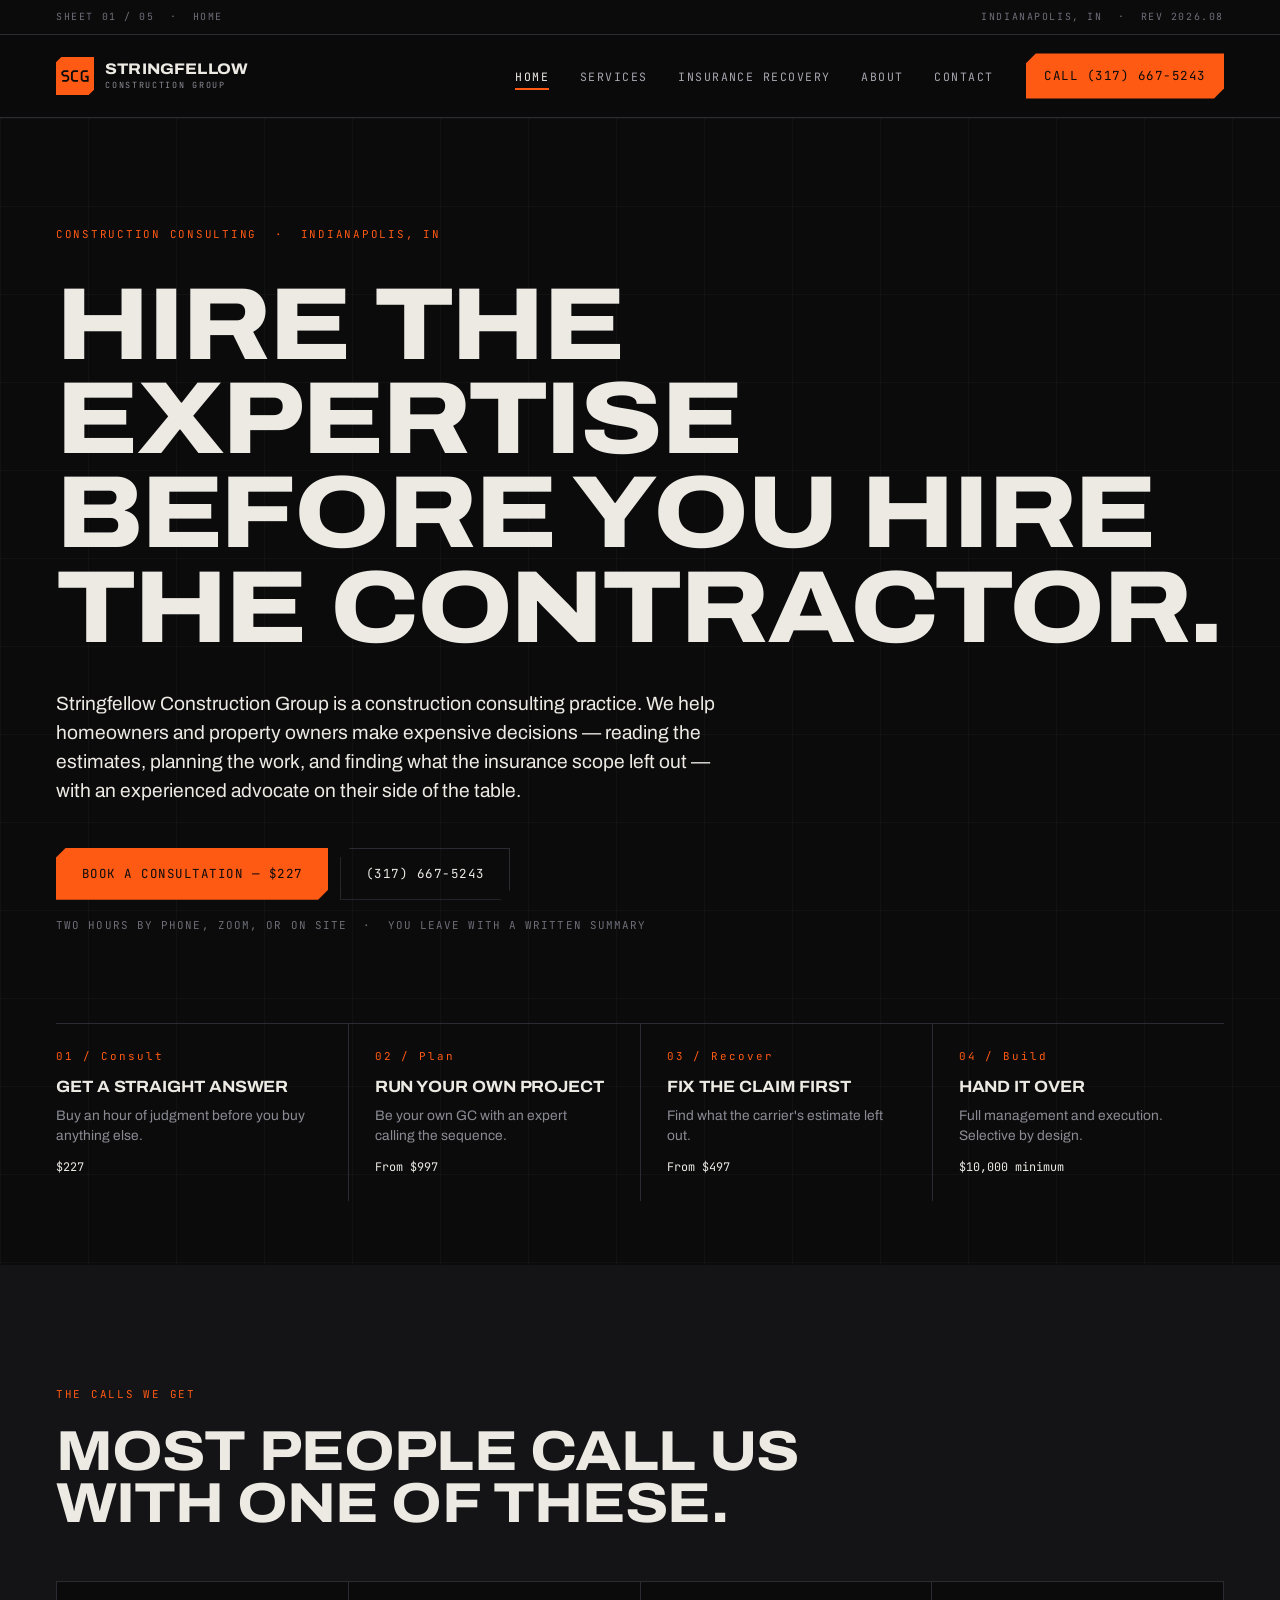
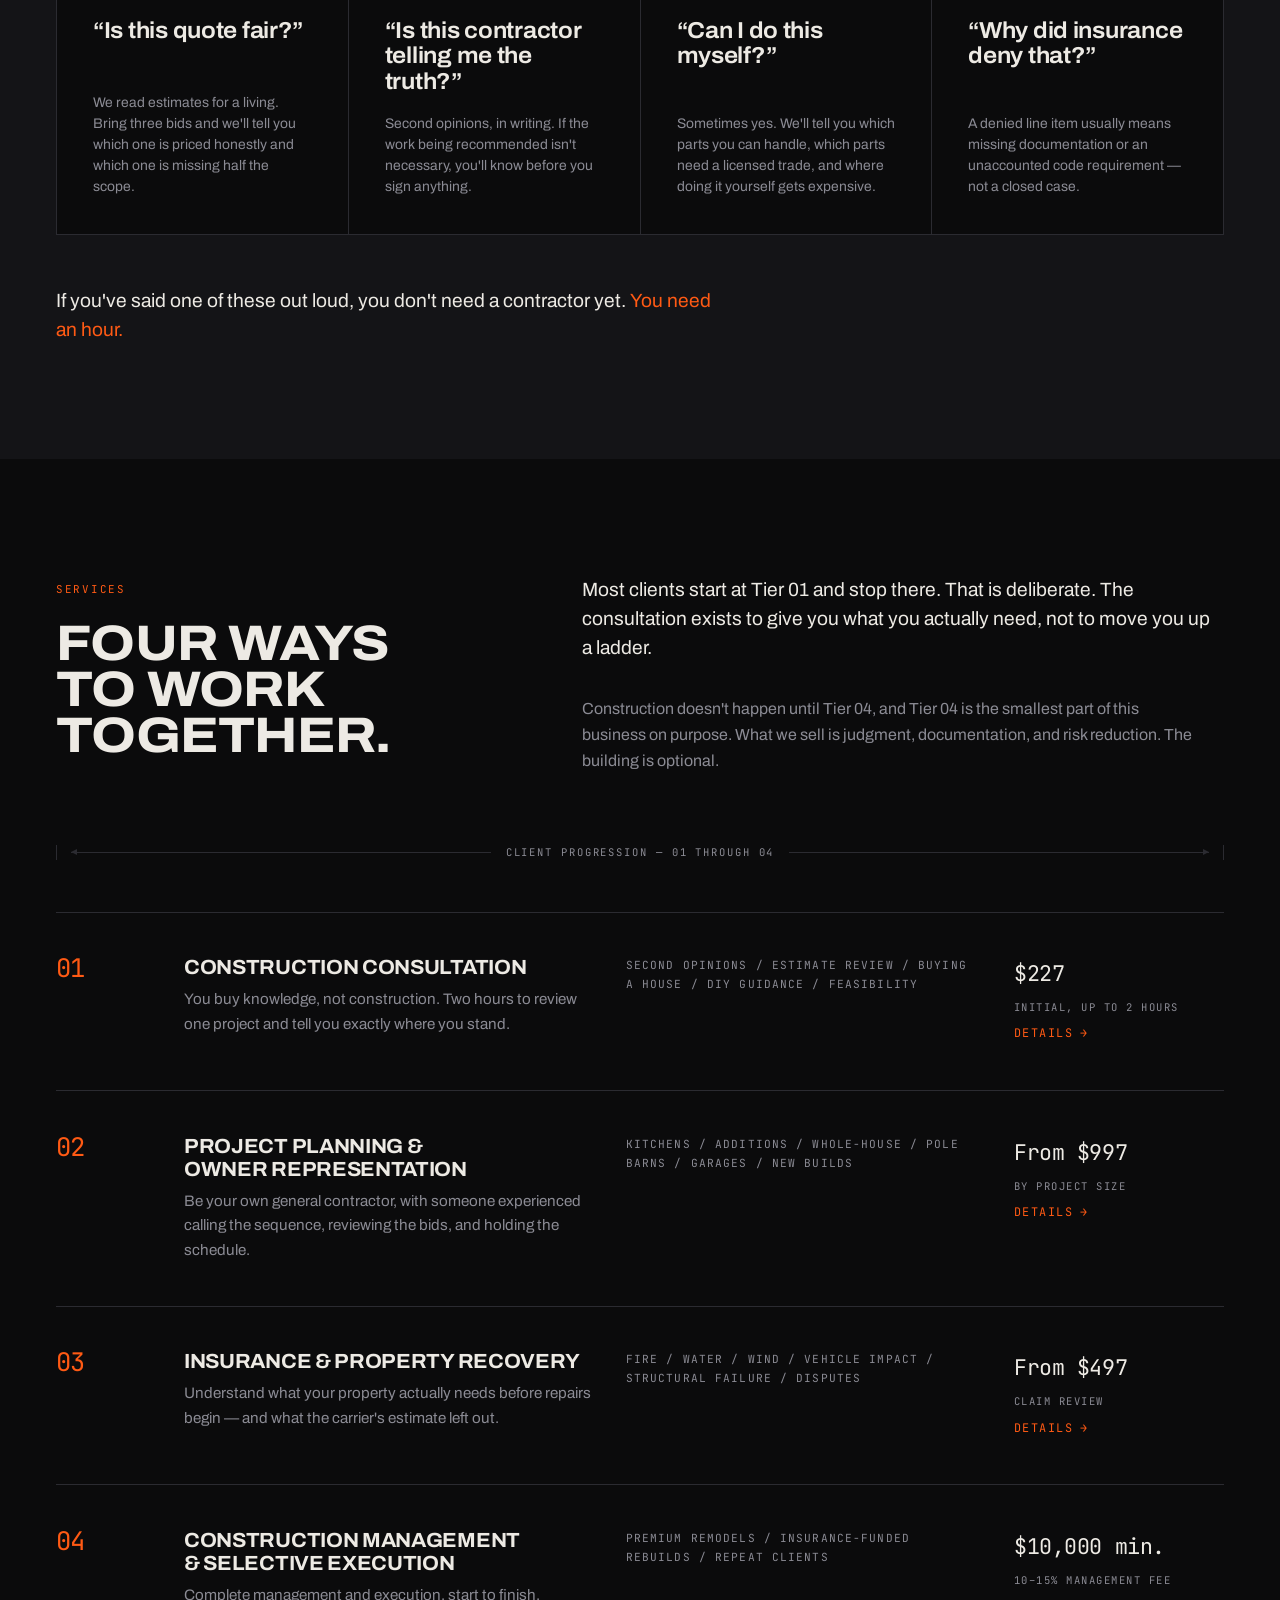
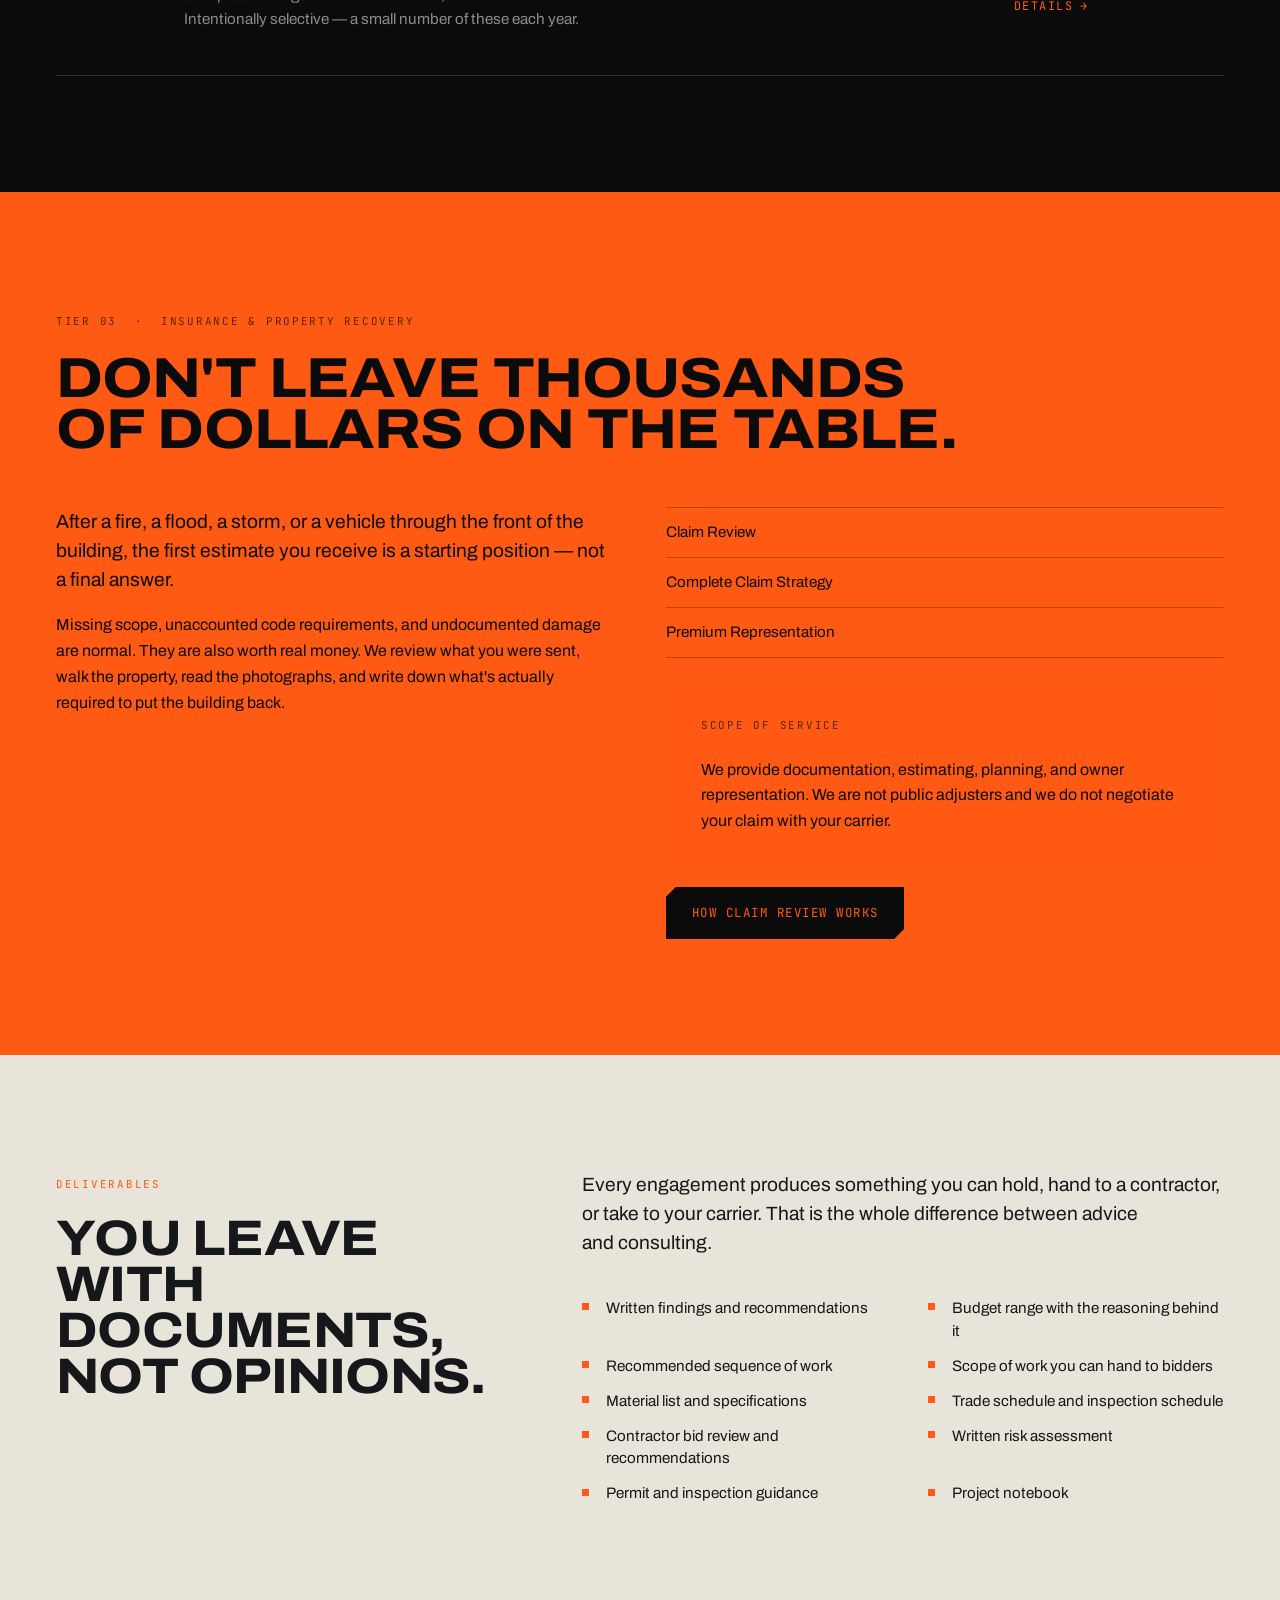
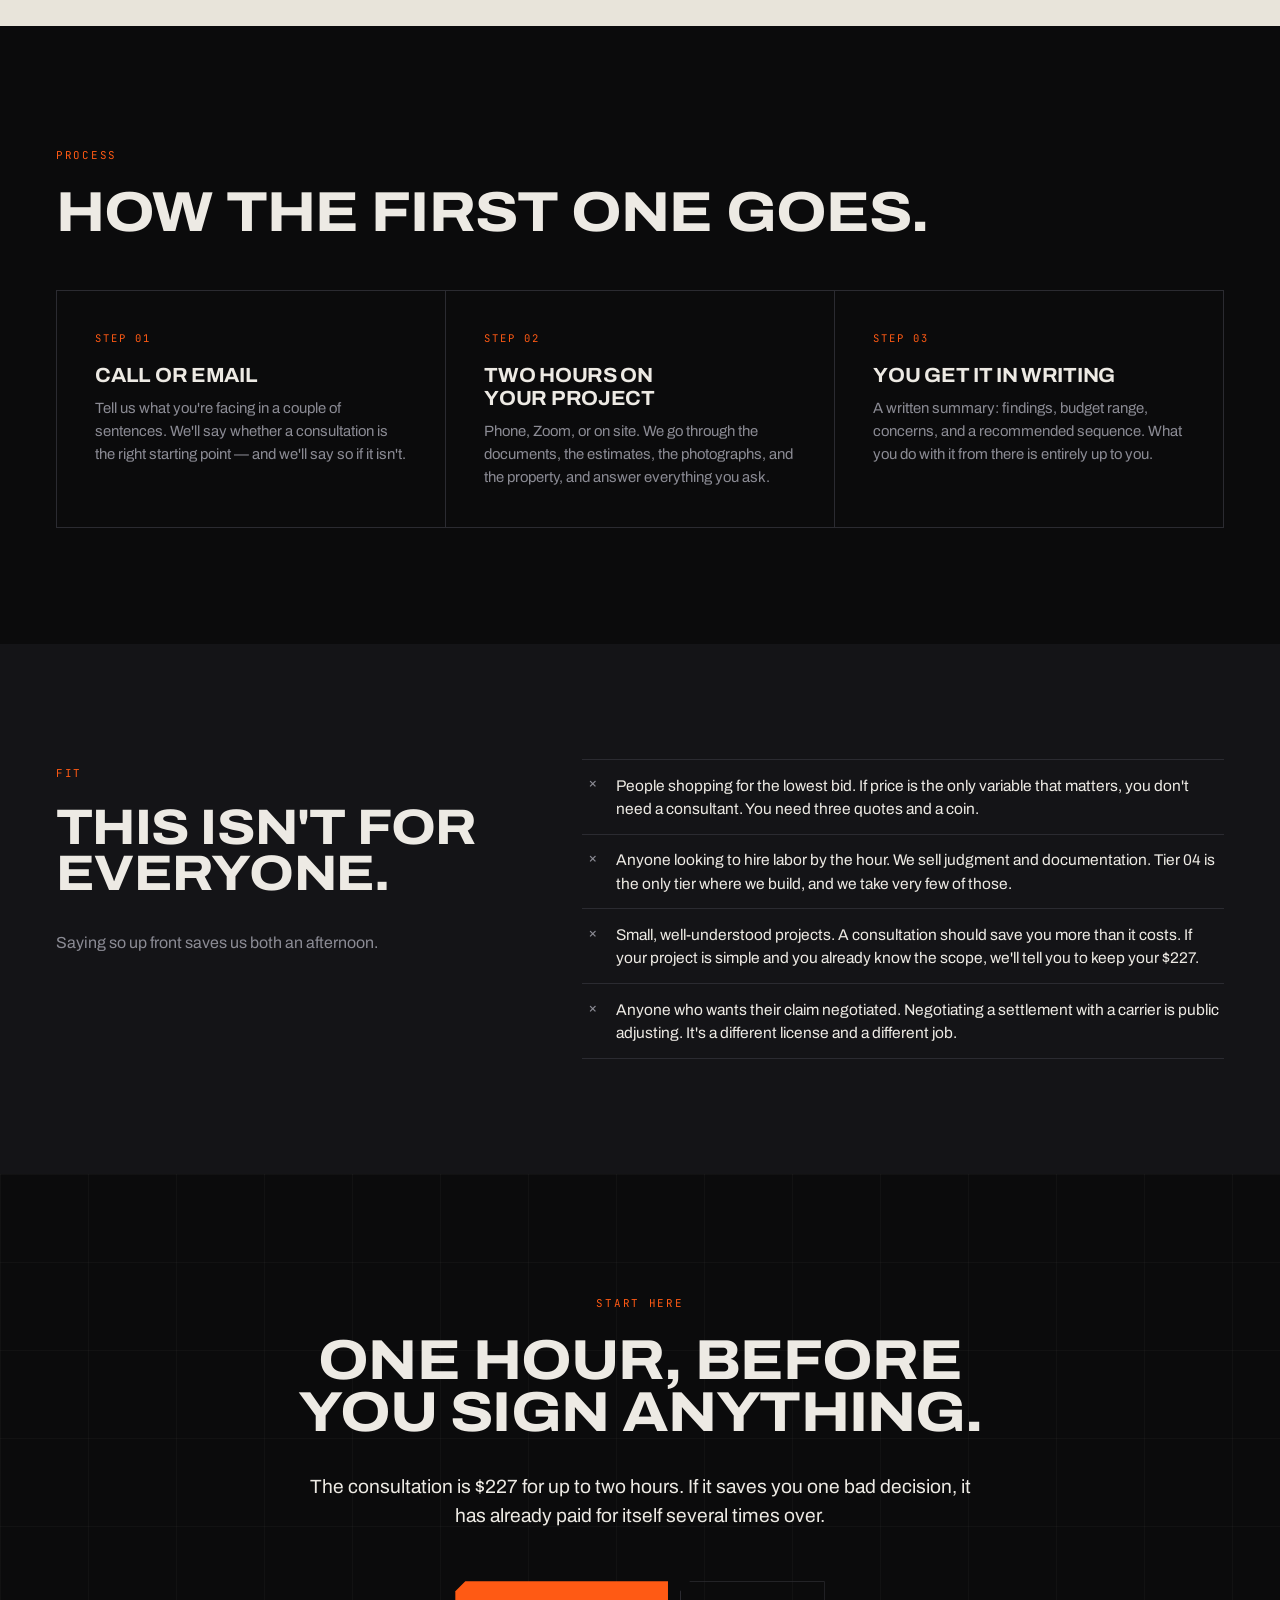
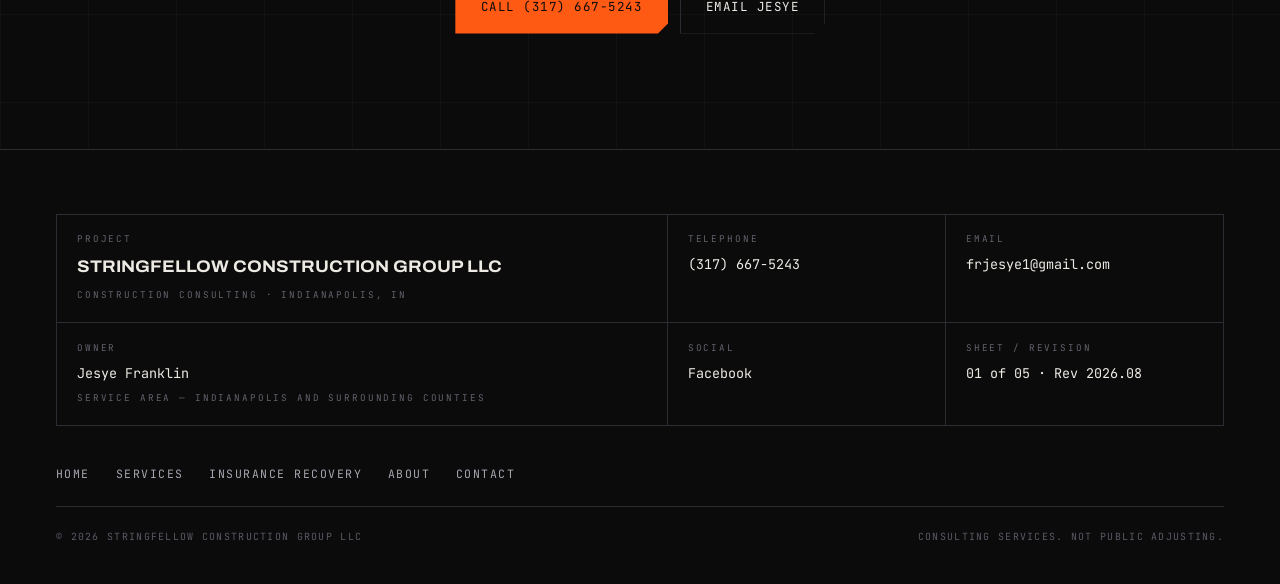
==== index.html @ 0ebc5a95 "Build Stringfellow Construction Group site Static five-page site for the move from residential remod" ====
<!doctype html>
<html lang="en">
<head>
<meta charset="utf-8">
<meta name="viewport" content="width=device-width, initial-scale=1">
<title>Stringfellow Construction Group LLC — Construction Consulting in Indianapolis</title>
<meta name="description" content="Construction consulting for homeowners and property owners in Indianapolis. Estimate review, project planning, owner representation, and insurance recovery consulting. Consultations from $227.">
<link rel="icon" href="favicon.svg" type="image/svg+xml">
<link rel="preconnect" href="https://fonts.googleapis.com">
<link rel="preconnect" href="https://fonts.gstatic.com" crossorigin>
<link href="https://fonts.googleapis.com/css2?family=Archivo:wdth,wght@62..125,100..900&family=JetBrains+Mono:wght@400;500;700&display=swap" rel="stylesheet">
<link rel="stylesheet" href="assets/css/site.css">
<meta property="og:title" content="Stringfellow Construction Group LLC">
<meta property="og:description" content="Hire the expertise before you hire the contractor. Construction consulting, project planning, and insurance recovery for property owners in Indianapolis.">
<meta property="og:type" content="website">
</head>
<body>

<a class="skip" href="#main">Skip to content</a>

<!-- Sheet strip: tells you which sheet of the set you're on -->
<div class="sheet">
  <div class="wrap sheet__inner">
    <span>Sheet 01 / 05 &nbsp;·&nbsp; Home</span>
    <span class="sheet__hide">Indianapolis, IN &nbsp;·&nbsp; Rev 2026.08</span>
  </div>
</div>

<header class="hdr">
  <div class="wrap hdr__inner">
    <a class="brand" href="index.html" aria-label="Stringfellow Construction Group, home">
      <svg class="brand__mark" viewBox="0 0 100 100" aria-hidden="true" focusable="false">
        <path d="M14 0 H100 V86 L86 100 H0 V14 Z" fill="#FF5A14"/>
        <g transform="translate(13 34) scale(0.336)" fill="none" stroke="#0B0B0C" stroke-width="14" stroke-linejoin="miter">
          <path d="M58 10 L22 10 L10 22 L10 32 L22 44 L46 44 L58 56 L58 74 L46 86 L10 86"/>
          <path d="M134 10 L98 10 L86 22 L86 74 L98 86 L134 86"/>
          <path d="M210 10 L174 10 L162 22 L162 74 L174 86 L210 86 L210 52 L190 52"/>
        </g>
      </svg>
      <span class="brand__txt">
        <span class="brand__name">Stringfellow</span>
        <span class="brand__sub">Construction Group</span>
      </span>
    </a>

    <button class="burger" type="button" aria-expanded="false" aria-controls="nav" aria-label="Open menu">
      <span></span><span></span><span></span>
    </button>

    <nav class="nav" id="nav" aria-label="Main">
      <ul class="nav__list">
        <li><a class="nav__link" href="index.html" aria-current="page">Home</a></li>
        <li><a class="nav__link" href="services.html">Services</a></li>
        <li><a class="nav__link" href="insurance-recovery.html">Insurance Recovery</a></li>
        <li><a class="nav__link" href="about.html">About</a></li>
        <li><a class="nav__link" href="contact.html">Contact</a></li>
      </ul>
      <a class="btn btn--primary nav__cta" href="tel:+13176675243">Call (317) 667-5243</a>
    </nav>
  </div>
</header>

<main id="main">

  <!-- ============ HERO ============ -->
  <section class="hero gridded">
    <div class="wrap">
      <p class="label label--amber hero__eyebrow">Construction Consulting &nbsp;·&nbsp; <span style="white-space:nowrap">Indianapolis, IN</span></p>

      <h1 class="d1 hero__h1">
        <span class="ln"><span>Hire the</span></span>
        <span class="ln"><span>expertise</span></span>
        <span class="ln"><span>before you hire</span></span>
        <span class="ln"><span>the contractor.</span></span>
      </h1>

      <p class="lede hero__lede">
        Stringfellow Construction Group is a construction consulting practice. We help
        homeowners and property owners make expensive decisions — reading the estimates,
        planning the work, and finding what the insurance scope left out — with an
        experienced advocate on their side of the table.
      </p>

      <div class="btn-row hero__cta">
        <a class="btn btn--primary" href="contact.html">Book a consultation — $227</a>
        <a class="btn btn--ghost" href="tel:+13176675243">(317) 667-5243</a>
      </div>

      <p class="hero__note">Two hours by phone, Zoom, or on site &nbsp;·&nbsp; You leave with a written summary</p>

      <!-- The client journey is a real sequence, so it earns its numbering -->
      <nav class="journey" aria-label="How clients progress">
        <a class="journey__node" href="services.html#tier-01">
          <span class="journey__num">01 / Consult</span>
          <span class="journey__name">Get a straight answer</span>
          <span class="journey__desc">Buy an hour of judgment before you buy anything else.</span>
          <span class="journey__price">$227</span>
        </a>
        <a class="journey__node" href="services.html#tier-02">
          <span class="journey__num">02 / Plan</span>
          <span class="journey__name">Run your own project</span>
          <span class="journey__desc">Be your own GC with an expert calling the sequence.</span>
          <span class="journey__price">From $997</span>
        </a>
        <a class="journey__node" href="insurance-recovery.html">
          <span class="journey__num">03 / Recover</span>
          <span class="journey__name">Fix the claim first</span>
          <span class="journey__desc">Find what the carrier's estimate left out.</span>
          <span class="journey__price">From $497</span>
        </a>
        <a class="journey__node" href="services.html#tier-04">
          <span class="journey__num">04 / Build</span>
          <span class="journey__name">Hand it over</span>
          <span class="journey__desc">Full management and execution. Selective by design.</span>
          <span class="journey__price">$10,000 minimum</span>
        </a>
      </nav>
    </div>
  </section>

  <!-- ============ THE FOUR QUESTIONS ============ -->
  <section class="band band--ink2">
    <div class="wrap">
      <p class="label label--amber reveal">The calls we get</p>
      <h2 class="d2 mt-1 reveal">Most people call us<br>with one of these.</h2>

      <div class="qgrid">
        <div class="qgrid__cell reveal">
          <p class="qgrid__q">“Is this quote fair?”</p>
          <p class="qgrid__a">We read estimates for a living. Bring three bids and we'll tell you which one is priced honestly and which one is missing half the scope.</p>
        </div>
        <div class="qgrid__cell reveal">
          <p class="qgrid__q">“Is this contractor telling me the truth?”</p>
          <p class="qgrid__a">Second opinions, in writing. If the work being recommended isn't necessary, you'll know before you sign anything.</p>
        </div>
        <div class="qgrid__cell reveal">
          <p class="qgrid__q">“Can I do this myself?”</p>
          <p class="qgrid__a">Sometimes yes. We'll tell you which parts you can handle, which parts need a licensed trade, and where doing it yourself gets expensive.</p>
        </div>
        <div class="qgrid__cell reveal">
          <p class="qgrid__q">“Why did insurance deny that?”</p>
          <p class="qgrid__a">A denied line item usually means missing documentation or an unaccounted code requirement — not a closed case.</p>
        </div>
      </div>

      <p class="lede mt-3 reveal">
        If you've said one of these out loud, you don't need a contractor yet.
        <strong class="amber">You need an hour.</strong>
      </p>
    </div>
  </section>

  <!-- ============ TIER LADDER ============ -->
  <section class="band band--ink" id="services">
    <div class="wrap">
      <div class="cols cols--aside">
        <div>
          <p class="label label--amber">Services</p>
          <h2 class="d2 mt-1">Four ways<br>to work<br>together.</h2>
        </div>
        <div>
          <p class="lede">
            Most clients start at Tier 01 and stop there. That is deliberate. The
            consultation exists to give you what you actually need, not to move you up
            a ladder.
          </p>
          <p class="body-muted mt-2">
            Construction doesn't happen until Tier 04, and Tier 04 is the smallest part
            of this business on purpose. What we sell is judgment, documentation, and
            risk reduction. The building is optional.
          </p>
        </div>
      </div>

      <div class="dim mt-4" role="presentation" aria-hidden="true">
        <i class="dim__tick"></i>
        <span class="dim__line dim__line--l"></span>
        <span class="dim__label">Client progression — 01 through 04</span>
        <span class="dim__line dim__line--r"></span>
        <i class="dim__tick"></i>
      </div>

      <div class="tiers mt-3">

        <article class="tier reveal">
          <p class="tier__num">01</p>
          <div>
            <h3 class="d4 tier__name">Construction Consultation</h3>
            <p class="tier__purpose">You buy knowledge, not construction. Two hours to review one project and tell you exactly where you stand.</p>
          </div>
          <p class="tier__for">Second opinions / Estimate review / Buying a house / DIY guidance / Feasibility</p>
          <div class="tier__inv">
            <span class="tier__amount">$227</span>
            <span class="tier__unit">Initial, up to 2 hours</span>
            <a class="tlink" href="services.html#tier-01">Details <span aria-hidden="true">→</span></a>
          </div>
        </article>

        <article class="tier reveal">
          <p class="tier__num">02</p>
          <div>
            <h3 class="d4 tier__name">Project Planning &amp; Owner Representation</h3>
            <p class="tier__purpose">Be your own general contractor, with someone experienced calling the sequence, reviewing the bids, and holding the schedule.</p>
          </div>
          <p class="tier__for">Kitchens / Additions / Whole-house / Pole barns / Garages / New builds</p>
          <div class="tier__inv">
            <span class="tier__amount">From $997</span>
            <span class="tier__unit">By project size</span>
            <a class="tlink" href="services.html#tier-02">Details <span aria-hidden="true">→</span></a>
          </div>
        </article>

        <article class="tier reveal">
          <p class="tier__num">03</p>
          <div>
            <h3 class="d4 tier__name">Insurance &amp; Property Recovery</h3>
            <p class="tier__purpose">Understand what your property actually needs before repairs begin — and what the carrier's estimate left out.</p>
          </div>
          <p class="tier__for">Fire / Water / Wind / Vehicle impact / Structural failure / Disputes</p>
          <div class="tier__inv">
            <span class="tier__amount">From $497</span>
            <span class="tier__unit">Claim review</span>
            <a class="tlink" href="insurance-recovery.html">Details <span aria-hidden="true">→</span></a>
          </div>
        </article>

        <article class="tier reveal">
          <p class="tier__num">04</p>
          <div>
            <h3 class="d4 tier__name">Construction Management &amp; Selective Execution</h3>
            <p class="tier__purpose">Complete management and execution, start to finish. Intentionally selective — a small number of these each year.</p>
          </div>
          <p class="tier__for">Premium remodels / Insurance-funded rebuilds / Repeat clients</p>
          <div class="tier__inv">
            <span class="tier__amount">$10,000 min.</span>
            <span class="tier__unit">10–15% management fee</span>
            <a class="tlink" href="services.html#tier-04">Details <span aria-hidden="true">→</span></a>
          </div>
        </article>

      </div>
    </div>
  </section>

  <!-- ============ INSURANCE SPOTLIGHT ============ -->
  <section class="band band--amber">
    <div class="wrap">
      <p class="label">Tier 03 &nbsp;·&nbsp; Insurance &amp; Property Recovery</p>
      <h2 class="d2 mt-1 max-46">Don't leave thousands of dollars on the table.</h2>

      <div class="cols cols--2 mt-3">
        <div class="stack">
          <p class="lede">
            After a fire, a flood, a storm, or a vehicle through the front of the
            building, the first estimate you receive is a starting position — not a
            final answer.
          </p>
          <p>
            Missing scope, unaccounted code requirements, and undocumented damage are
            normal. They are also worth real money. We review what you were sent, walk
            the property, read the photographs, and write down what's actually required
            to put the building back.
          </p>
        </div>

        <div class="stack">
          <ul class="list-rule">
            <li><span class="list-rule__k">Claim Review</span><span class="list-rule__v">$497</span></li>
            <li><span class="list-rule__k">Complete Claim Strategy</span><span class="list-rule__v">$1,997</span></li>
            <li><span class="list-rule__k">Premium Representation</span><span class="list-rule__v">$3,500–$7,500+</span></li>
          </ul>
          <div class="boundary">
            <span class="label">Scope of service</span>
            <p class="mt-1">
              We provide documentation, estimating, planning, and owner representation.
              <strong>We are not public adjusters and we do not negotiate your claim
              with your carrier.</strong>
            </p>
          </div>
          <a class="btn btn--primary" href="insurance-recovery.html">How claim review works</a>
        </div>
      </div>
    </div>
  </section>

  <!-- ============ DELIVERABLES — on paper, because that's what they are ============ -->
  <section class="band band--bone">
    <div class="wrap">
      <div class="cols cols--aside">
        <div>
          <p class="label label--amber">Deliverables</p>
          <h2 class="d2 mt-1">You leave with documents, not opinions.</h2>
        </div>
        <div>
          <p class="lede">
            Every engagement produces something you can hold, hand to a contractor, or
            take to your carrier. That is the whole difference between advice and
            consulting.
          </p>
          <ul class="list-spec checks mt-2">
            <li>Written findings and recommendations</li>
            <li>Budget range with the reasoning behind it</li>
            <li>Recommended sequence of work</li>
            <li>Scope of work you can hand to bidders</li>
            <li>Material list and specifications</li>
            <li>Trade schedule and inspection schedule</li>
            <li>Contractor bid review and recommendations</li>
            <li>Written risk assessment</li>
            <li>Permit and inspection guidance</li>
            <li>Project notebook</li>
          </ul>
        </div>
      </div>
    </div>
  </section>

  <!-- ============ HOW IT WORKS ============ -->
  <section class="band band--ink">
    <div class="wrap">
      <p class="label label--amber reveal">Process</p>
      <h2 class="d2 mt-1 reveal">How the first one goes.</h2>

      <div class="steps mt-3">
        <div class="step reveal">
          <h3 class="d4 step__t">Call or email</h3>
          <p class="step__d">Tell us what you're facing in a couple of sentences. We'll say whether a consultation is the right starting point — and we'll say so if it isn't.</p>
        </div>
        <div class="step reveal">
          <h3 class="d4 step__t">Two hours on your project</h3>
          <p class="step__d">Phone, Zoom, or on site. We go through the documents, the estimates, the photographs, and the property, and answer everything you ask.</p>
        </div>
        <div class="step reveal">
          <h3 class="d4 step__t">You get it in writing</h3>
          <p class="step__d">A written summary: findings, budget range, concerns, and a recommended sequence. What you do with it from there is entirely up to you.</p>
        </div>
      </div>
    </div>
  </section>

  <!-- ============ WHO THIS ISN'T FOR ============ -->
  <section class="band band--ink2">
    <div class="wrap">
      <div class="cols cols--aside">
        <div>
          <p class="label label--amber">Fit</p>
          <h2 class="d2 mt-1">This isn't for everyone.</h2>
          <p class="body-muted mt-2">Saying so up front saves us both an afternoon.</p>
        </div>
        <div>
          <ul class="notfor">
            <li><strong>People shopping for the lowest bid.</strong> If price is the only variable that matters, you don't need a consultant. You need three quotes and a coin.</li>
            <li><strong>Anyone looking to hire labor by the hour.</strong> We sell judgment and documentation. Tier 04 is the only tier where we build, and we take very few of those.</li>
            <li><strong>Small, well-understood projects.</strong> A consultation should save you more than it costs. If your project is simple and you already know the scope, we'll tell you to keep your $227.</li>
            <li><strong>Anyone who wants their claim negotiated.</strong> Negotiating a settlement with a carrier is public adjusting. It's a different license and a different job.</li>
          </ul>
        </div>
      </div>
    </div>
  </section>

  <!-- ============ CTA ============ -->
  <section class="band band--ink gridded">
    <div class="wrap center">
      <p class="label label--amber">Start here</p>
      <h2 class="d2 mt-1 max-20ch">One hour, before you sign anything.</h2>
      <p class="lede mt-2">
        The consultation is $227 for up to two hours. If it saves you one bad decision,
        it has already paid for itself several times over.
      </p>
      <div class="btn-row mt-3">
        <a class="btn btn--primary" href="tel:+13176675243">Call (317) 667-5243</a>
        <a class="btn btn--ghost" href="mailto:frjesye1@gmail.com?subject=Consultation%20request">Email Jesye</a>
      </div>
    </div>
  </section>

</main>

<footer class="foot">
  <div class="wrap">

    <!-- Signature element: a real drawing title block. Contact info lives inside it. -->
    <div class="tblock">
      <div class="tblock__cell">
        <span class="tblock__k">Project</span>
        <span class="tblock__v tblock__v--big">Stringfellow Construction Group LLC</span>
        <span class="tblock__k">Construction consulting · Indianapolis, IN</span>
      </div>
      <div class="tblock__cell">
        <span class="tblock__k">Telephone</span>
        <a class="tblock__v" href="tel:+13176675243">(317) 667-5243</a>
      </div>
      <div class="tblock__cell">
        <span class="tblock__k">Email</span>
        <a class="tblock__v" href="mailto:frjesye1@gmail.com">frjesye1@gmail.com</a>
      </div>
      <div class="tblock__cell">
        <span class="tblock__k">Owner</span>
        <span class="tblock__v">Jesye Franklin</span>
        <span class="tblock__k">Service area — Indianapolis and surrounding counties</span>
      </div>
      <div class="tblock__cell">
        <span class="tblock__k">Social</span>
        <a class="tblock__v" href="https://www.facebook.com/stringfellowconstructiongroup/" target="_blank" rel="noopener">Facebook</a>
      </div>
      <div class="tblock__cell">
        <span class="tblock__k">Sheet / Revision</span>
        <span class="tblock__v">01 of 05 · Rev 2026.08</span>
      </div>
    </div>

    <nav class="foot__nav" aria-label="Footer">
      <a class="foot__link" href="index.html">Home</a>
      <a class="foot__link" href="services.html">Services</a>
      <a class="foot__link" href="insurance-recovery.html">Insurance Recovery</a>
      <a class="foot__link" href="about.html">About</a>
      <a class="foot__link" href="contact.html">Contact</a>
    </nav>

    <div class="foot__legal">
      <span>© <span data-year>2026</span> Stringfellow Construction Group LLC</span>
      <span>Consulting services. Not public adjusting.</span>
    </div>
  </div>
</footer>

<script src="assets/js/site.js" defer></script>
</body>
</html>
---- assets/css/site.css ----
/* ============================================================
   STRINGFELLOW CONSTRUCTION GROUP LLC
   Design system — "Spec Sheet"
   The service is documentation, so the site is a document.
   ============================================================ */

/* ---------- 1. Reset ---------- */

*,
*::before,
*::after { box-sizing: border-box; }

html {
  -webkit-text-size-adjust: 100%;
  scroll-behavior: smooth;
}

/* Sticky header must not swallow anchor targets */
:target,
[id] { scroll-margin-top: 108px; }

body,
h1, h2, h3, h4, h5, h6,
p, figure, blockquote, dl, dd, ul, ol {
  margin: 0;
  padding: 0;
}

ul, ol { list-style: none; }

img, svg { display: block; max-width: 100%; }

button, input, select, textarea { font: inherit; color: inherit; }

a { color: inherit; }

/* ---------- 2. Tokens ---------- */

:root {
  /* Surfaces — the page alternates between the field (ink) and the document (bone) */
  --ink:        #0B0B0C;
  --ink-2:      #141417;
  --ink-3:      #1B1B20;
  --line:       #2B2B31;
  --bone:       #E8E4DA;
  --bone-2:     #DED9CC;
  --bone-line:  #C6C0B2;

  /* Accent */
  --amber:      #FF5A14;
  --amber-dim:  #C4400C;
  --blueprint:  #5C7C93;

  /* Text — resolved per surface in §7 */
  --fg:         #EDEAE4;
  --fg-muted:   #8B8B94;
  --rule:       var(--line);
  --surface:    var(--ink);
  --surface-2:  var(--ink-2);

  /* Type */
  --display: 'Archivo', 'Helvetica Neue', Arial, sans-serif;
  --body:    'Archivo', 'Helvetica Neue', Arial, sans-serif;
  --mono:    'JetBrains Mono', ui-monospace, 'SFMono-Regular', Menlo, monospace;

  /* Rhythm */
  --wrap:    1280px;
  --gutter:  clamp(20px, 5vw, 56px);
  --band-y:  clamp(64px, 9vw, 132px);
  --chamfer: 12px;

  --ease: cubic-bezier(.2, .7, .3, 1);
}

/* ---------- 3. Base ---------- */

body {
  background: var(--ink);
  color: var(--fg);
  font-family: var(--body);
  font-size: clamp(16px, 1.02vw, 17.5px);
  line-height: 1.62;
  font-variation-settings: 'wdth' 100, 'wght' 400;
  -webkit-font-smoothing: antialiased;
  text-rendering: optimizeLegibility;
  overflow-x: hidden;
}

::selection { background: var(--amber); color: #0B0B0C; }

:focus-visible {
  outline: 2px solid var(--amber);
  outline-offset: 3px;
}

.skip {
  position: absolute;
  left: -9999px;
  top: 0;
  z-index: 200;
  background: var(--amber);
  color: #0B0B0C;
  padding: 12px 20px;
  font-family: var(--mono);
  font-size: 12px;
  letter-spacing: .12em;
  text-transform: uppercase;
  text-decoration: none;
}
.skip:focus { left: 12px; top: 12px; }

/* ---------- 4. Typography ---------- */

.d1, .d2, .d3, .d4 {
  font-family: var(--display);
  text-transform: uppercase;
  line-height: .92;
  letter-spacing: -.015em;
  text-wrap: balance;
}

/* Expanded, not condensed. Condensed grotesks are the construction cliché. */
/* The floor has to clear the longest word at 360px or the line clips */
.d1 {
  font-size: clamp(2.05rem, 8.6vw, 6.4rem);
  font-variation-settings: 'wdth' 116, 'wght' 800;
  letter-spacing: -.022em;
}

/* Section headings often sit in a narrow column beside a wide one. Sizing them
   against the container as well as the viewport stops long words like
   "CONSTRUCTION" from running past the column edge. */
.d2 {
  font-size: clamp(1.7rem, min(4.4vw, 10.5cqi), 3.6rem);
  font-variation-settings: 'wdth' 112, 'wght' 750;
}

.d3 {
  font-size: clamp(1.5rem, 2.6vw, 2.1rem);
  font-variation-settings: 'wdth' 108, 'wght' 700;
  line-height: 1.02;
}

.d4 {
  font-size: clamp(1.15rem, 1.6vw, 1.35rem);
  font-variation-settings: 'wdth' 104, 'wght' 700;
  line-height: 1.12;
}

.lede {
  font-size: clamp(1.08rem, 1.5vw, 1.32rem);
  line-height: 1.52;
  color: var(--fg);
  font-variation-settings: 'wdth' 100, 'wght' 400;
  max-width: 62ch;
  text-wrap: pretty;
}

.body-muted { color: var(--fg-muted); max-width: 68ch; text-wrap: pretty; }

.amber { color: var(--amber); }

/* Monospace utility — every label, price, and piece of metadata on the site */
.label {
  display: inline-block;
  font-family: var(--mono);
  font-size: .68rem;
  font-weight: 500;
  letter-spacing: .16em;
  text-transform: uppercase;
  color: var(--fg-muted);
}

.label--amber { color: var(--amber); }

.price {
  font-family: var(--mono);
  font-variant-numeric: tabular-nums;
  font-weight: 500;
  letter-spacing: -.01em;
}

/* ---------- 5. Layout ---------- */

.wrap {
  width: 100%;
  max-width: var(--wrap);
  margin-inline: auto;
  padding-inline: var(--gutter);
}

.wrap--narrow { max-width: 920px; }

.band {
  position: relative;
  padding-block: var(--band-y);
}

.band--tight { padding-block: clamp(44px, 6vw, 76px); }

.stack > * + * { margin-top: 1.1rem; }
.stack-sm > * + * { margin-top: .5rem; }
.stack-lg > * + * { margin-top: 2rem; }

.cols {
  display: grid;
  gap: clamp(28px, 4vw, 64px);
}

/* Grid children default to min-width:auto and refuse to shrink below their
   content. That is the single most common source of horizontal overflow.
   They also become size containers so display type can respond to the column
   it actually sits in, not just the viewport. */
.cols > * {
  min-width: 0;
  container-type: inline-size;
}
@media (min-width: 900px) {
  .cols--2 { grid-template-columns: 1fr 1fr; }
  .cols--3 { grid-template-columns: repeat(3, 1fr); }
  .cols--aside { grid-template-columns: minmax(0, 1fr) minmax(0, 1.35fr); }
}

/* ---------- 6. Buttons ---------- */

.btn {
  --chamfer-btn: 10px;
  display: inline-flex;
  align-items: center;
  gap: .6rem;
  padding: 1rem 1.6rem;
  font-family: var(--mono);
  font-size: .78rem;
  font-weight: 500;
  letter-spacing: .12em;
  text-transform: uppercase;
  text-decoration: none;
  border: 0;
  cursor: pointer;
  transition: background .22s var(--ease), color .22s var(--ease), transform .22s var(--ease);
  clip-path: polygon(
    var(--chamfer-btn) 0, 100% 0,
    100% calc(100% - var(--chamfer-btn)), calc(100% - var(--chamfer-btn)) 100%,
    0 100%, 0 var(--chamfer-btn)
  );
}

.btn:hover { transform: translateY(-2px); }
.btn:focus-visible { outline-offset: 4px; }

.btn--primary { background: var(--amber); color: #0B0B0C; }
.btn--primary:hover { background: #FF7238; }

.btn--ghost {
  background: transparent;
  color: var(--fg);
  box-shadow: inset 0 0 0 1px var(--rule);
}
.btn--ghost:hover { background: var(--surface-2); }

.btn-row {
  display: flex;
  flex-wrap: wrap;
  gap: .75rem;
  align-items: center;
}

/* Text link with an underline that draws on hover */
.tlink {
  display: inline-flex;
  align-items: center;
  gap: .45rem;
  font-family: var(--mono);
  font-size: .74rem;
  letter-spacing: .12em;
  text-transform: uppercase;
  text-decoration: none;
  color: var(--amber);
  padding-bottom: 3px;
  background-image: linear-gradient(var(--amber), var(--amber));
  background-size: 0% 1px;
  background-position: 0 100%;
  background-repeat: no-repeat;
  transition: background-size .3s var(--ease);
}
.tlink:hover { background-size: 100% 1px; }

/* ---------- 7. Surfaces ---------- */
/* Ink = the field. Bone = the document. Written deliverables live on paper. */

.band--ink   { background: var(--ink); }
.band--ink2  { background: var(--ink-2); }

.band--bone {
  background: var(--bone);
  --fg:        #16171A;
  --fg-muted:  #5D584C;
  --rule:      var(--bone-line);
  --surface:   var(--bone);
  --surface-2: var(--bone-2);
  color: #16171A;
}

.band--amber {
  background: var(--amber);
  --fg:        #0B0B0C;
  --fg-muted:  #5A2408;
  --rule:      rgba(11, 11, 12, .28);
  --surface:   var(--amber);
  --surface-2: #F04E0C;
  color: #0B0B0C;
}
.band--amber .label--amber { color: #0B0B0C; }
.band--amber .amber { color: #0B0B0C; }
.band--amber .btn--primary { background: #0B0B0C; color: var(--amber); }
.band--amber .btn--primary:hover { background: #202027; }
.band--amber .tlink { color: #0B0B0C; background-image: linear-gradient(#0B0B0C, #0B0B0C); }

/* Faint construction grid, ink surfaces only */
.gridded {
  background-image:
    repeating-linear-gradient(to right,  rgba(237, 234, 228, .030) 0 1px, transparent 1px 88px),
    repeating-linear-gradient(to bottom, rgba(237, 234, 228, .030) 0 1px, transparent 1px 88px);
}

/* ---------- 8. Signature: dimension line ---------- */
/* A true dimension — extension ticks, arrowheads, monospace callout.
   Callouts always carry real information. */

.dim {
  display: flex;
  align-items: center;
  gap: .9rem;
  width: 100%;
}

.dim__tick {
  flex: 0 0 auto;
  width: 1px;
  height: 15px;
  background: var(--rule);
}

.dim__line {
  position: relative;
  flex: 1 1 auto;
  height: 1px;
  background: var(--rule);
  min-width: 18px;
}

.dim__line::before {
  content: '';
  position: absolute;
  top: 50%;
  width: 0;
  height: 0;
  border-block: 3px solid transparent;
}
.dim__line--l::before {
  left: 0;
  transform: translateY(-50%);
  border-right: 6px solid var(--rule);
}
.dim__line--r::before {
  right: 0;
  transform: translateY(-50%);
  border-left: 6px solid var(--rule);
}

.dim__label {
  flex: 0 0 auto;
  font-family: var(--mono);
  font-size: .66rem;
  font-weight: 500;
  letter-spacing: .18em;
  text-transform: uppercase;
  color: var(--fg-muted);
  white-space: nowrap;
}

/* Narrow: the callout sits above the dimension rather than inside it */
@media (max-width: 620px) {
  .dim { flex-wrap: wrap; gap: .7rem; }
  .dim__label {
    flex: 1 1 100%;
    order: -1;
    white-space: normal;
    text-align: center;
    font-size: .58rem;
    letter-spacing: .1em;
  }
  .dim__line { min-width: 0; }
}

/* ---------- 9. Sheet strip + header ---------- */

.sheet {
  border-bottom: 1px solid var(--line);
  background: var(--ink);
}

.sheet__inner {
  display: flex;
  align-items: center;
  justify-content: space-between;
  gap: 1rem;
  height: 34px;
  font-family: var(--mono);
  font-size: .62rem;
  letter-spacing: .16em;
  text-transform: uppercase;
  color: #6E6E78;
}

.sheet__inner span {
  white-space: nowrap;
  min-width: 0;
  overflow: hidden;
  text-overflow: ellipsis;
}

@media (max-width: 760px) {
  .sheet__hide { display: none; }
}

.hdr {
  position: sticky;
  top: 0;
  z-index: 90;
  background: rgba(11, 11, 12, .88);
  backdrop-filter: blur(14px);
  -webkit-backdrop-filter: blur(14px);
  border-bottom: 1px solid var(--line);
  transition: height .28s var(--ease);
}

.hdr__inner {
  display: flex;
  align-items: center;
  justify-content: space-between;
  gap: 1.5rem;
  height: 82px;
  transition: height .28s var(--ease);
}

.hdr.is-stuck .hdr__inner { height: 64px; }

.brand {
  display: flex;
  align-items: center;
  gap: .7rem;
  text-decoration: none;
  flex: 0 0 auto;
}

.brand__mark { width: 38px; height: 38px; flex: 0 0 auto; }

.brand__txt {
  display: flex;
  flex-direction: column;
  line-height: 1;
}

.brand__name {
  font-family: var(--display);
  font-variation-settings: 'wdth' 112, 'wght' 750;
  font-size: .96rem;
  letter-spacing: .01em;
  text-transform: uppercase;
}

.brand__sub {
  font-family: var(--mono);
  font-size: .53rem;
  letter-spacing: .2em;
  text-transform: uppercase;
  color: var(--fg-muted);
  margin-top: 4px;
}

.nav { display: flex; align-items: center; gap: 2rem; }

.nav__list { display: flex; align-items: center; gap: 1.9rem; }

.nav__link {
  position: relative;
  font-family: var(--mono);
  font-size: .72rem;
  font-weight: 500;
  letter-spacing: .13em;
  text-transform: uppercase;
  text-decoration: none;
  color: #A6A6AF;
  padding-block: 6px;
  transition: color .2s var(--ease);
}
.nav__link:hover { color: var(--fg); }

.nav__link[aria-current='page'] { color: var(--fg); }
.nav__link[aria-current='page']::after {
  content: '';
  position: absolute;
  left: 0;
  bottom: 0;
  width: 100%;
  height: 2px;
  background: var(--amber);
}

.nav__cta { padding: .78rem 1.15rem; }

.burger {
  display: none;
  width: 46px;
  height: 46px;
  background: transparent;
  border: 1px solid var(--line);
  cursor: pointer;
  padding: 0;
  place-items: center;
}
.burger span {
  display: block;
  width: 18px;
  height: 1.5px;
  background: var(--fg);
  transition: transform .26s var(--ease), opacity .2s var(--ease);
}
.burger span + span { margin-top: 5px; }
.burger[aria-expanded='true'] span:nth-child(1) { transform: translateY(6.5px) rotate(45deg); }
.burger[aria-expanded='true'] span:nth-child(2) { opacity: 0; }
.burger[aria-expanded='true'] span:nth-child(3) { transform: translateY(-6.5px) rotate(-45deg); }

@media (max-width: 1020px) {
  .burger { display: grid; }
  .nav {
    position: absolute;
    top: 100%;
    left: 0;
    right: 0;
    display: block;
    background: var(--ink);
    border-bottom: 1px solid var(--line);
    padding: 1.5rem var(--gutter) 2.2rem;
    max-height: calc(100dvh - 64px);
    overflow-y: auto;
    transform: translateY(-12px);
    opacity: 0;
    visibility: hidden;
    transition: opacity .24s var(--ease), transform .24s var(--ease), visibility .24s;
  }
  .nav.is-open { opacity: 1; visibility: visible; transform: translateY(0); }
  .nav__list { display: block; }
  .nav__list li + li { border-top: 1px solid var(--line); }
  .nav__link { display: block; padding: 1.05rem 0; font-size: .84rem; }
  .nav__link[aria-current='page']::after { width: 22px; bottom: 12px; }
  .nav__cta { margin-top: 1.4rem; width: 100%; justify-content: center; }
}

/* ---------- 10. Hero ---------- */

.hero {
  position: relative;
  padding-block: clamp(56px, 8vw, 104px) clamp(40px, 5vw, 64px);
  overflow: hidden;
}

.hero__eyebrow { margin-bottom: clamp(20px, 3vw, 34px); }

.hero__h1 { max-width: 17ch; }

.hero__h1 .ln { display: block; overflow: hidden; }
.hero__h1 .ln > span { display: block; }

.hero__lede { margin-top: clamp(22px, 3vw, 34px); }

.hero__cta { margin-top: clamp(28px, 3.4vw, 42px); }

.hero__note {
  margin-top: 1.1rem;
  font-family: var(--mono);
  font-size: .68rem;
  letter-spacing: .1em;
  text-transform: uppercase;
  color: #6E6E78;
}

/* Client journey — a real sequence, so it earns its numbering */

.journey {
  margin-top: clamp(48px, 7vw, 88px);
  display: grid;
  gap: 0;
  border-top: 1px solid var(--line);
}

@media (min-width: 800px) {
  .journey { grid-template-columns: repeat(4, 1fr); }
}

.journey__node {
  position: relative;
  padding: 1.5rem 1.4rem 1.5rem 0;
  text-decoration: none;
  display: block;
  transition: background .24s var(--ease);
}

.journey__node + .journey__node { border-top: 1px solid var(--line); }

@media (min-width: 800px) {
  .journey__node { padding-right: 2rem; }
  .journey__node + .journey__node {
    border-top: 0;
    border-left: 1px solid var(--line);
    padding-left: 1.6rem;
  }
}

.journey__node::before {
  content: '';
  position: absolute;
  top: -1px;
  left: 0;
  width: 0;
  height: 2px;
  background: var(--amber);
  transition: width .38s var(--ease);
}
.journey__node:hover::before,
.journey__node:focus-visible::before { width: 100%; }

/* These are spans inside an <a>, so they need to be told to stack */
.journey__num,
.journey__name,
.journey__desc,
.journey__price { display: block; }

.journey__num {
  font-family: var(--mono);
  font-size: .68rem;
  letter-spacing: .18em;
  color: var(--amber);
}

.journey__name {
  margin-top: .55rem;
  font-family: var(--display);
  font-variation-settings: 'wdth' 108, 'wght' 700;
  font-size: 1.02rem;
  text-transform: uppercase;
  letter-spacing: -.005em;
}

.journey__desc {
  margin-top: .35rem;
  font-size: .86rem;
  color: var(--fg-muted);
  line-height: 1.45;
}

.journey__price {
  margin-top: .7rem;
  font-family: var(--mono);
  font-size: .74rem;
  font-variant-numeric: tabular-nums;
  color: var(--fg);
}

/* ---------- 11. Question grid ---------- */

.qgrid {
  display: grid;
  gap: 1px;
  background: var(--rule);
  border: 1px solid var(--rule);
  margin-top: clamp(32px, 4vw, 52px);
}
@media (min-width: 720px) {
  .qgrid { grid-template-columns: repeat(2, 1fr); }
  .qgrid__cell { min-height: 190px; }
}
@media (min-width: 1080px) { .qgrid { grid-template-columns: repeat(4, 1fr); } }

/* Nested inside a half-width column, four across never fits — stay at two */
@media (min-width: 720px) { .qgrid--pair { grid-template-columns: repeat(2, 1fr); } }

.qgrid__cell {
  background: var(--surface);
  padding: clamp(24px, 3vw, 36px);
  min-height: 0;
  min-width: 0;
  display: flex;
  flex-direction: column;
  justify-content: space-between;
  gap: 1.2rem;
}

.qgrid__q {
  font-family: var(--display);
  font-variation-settings: 'wdth' 106, 'wght' 650;
  font-size: clamp(1.15rem, 1.8vw, 1.45rem);
  line-height: 1.12;
  letter-spacing: -.012em;
}

.qgrid__a { font-size: .87rem; color: var(--fg-muted); line-height: 1.5; }

/* ---------- 12. Tier rows ---------- */

.tiers { border-top: 1px solid var(--rule); }

.tier {
  display: grid;
  gap: 1rem 2rem;
  padding-block: clamp(28px, 3.4vw, 44px);
  border-bottom: 1px solid var(--rule);
  position: relative;
}

@media (min-width: 960px) {
  .tier { grid-template-columns: 96px minmax(0, 1.15fr) minmax(0, 1fr) 210px; align-items: start; }
}

.tier::before {
  content: '';
  position: absolute;
  left: 0;
  bottom: -1px;
  width: 0;
  height: 1px;
  background: var(--amber);
  transition: width .5s var(--ease);
}
.tier:hover::before { width: 100%; }

.tier__num {
  font-family: var(--mono);
  font-size: 1.6rem;
  font-weight: 500;
  font-variant-numeric: tabular-nums;
  color: var(--amber);
  line-height: 1;
  letter-spacing: -.02em;
}

.tier__name { margin-bottom: .5rem; }

.tier__purpose { color: var(--fg-muted); font-size: .95rem; }

.tier__for {
  font-family: var(--mono);
  font-size: .7rem;
  letter-spacing: .1em;
  text-transform: uppercase;
  color: var(--fg-muted);
  line-height: 1.7;
}

.tier__inv { display: flex; flex-direction: column; gap: .5rem; }

.tier__amount {
  font-family: var(--mono);
  font-size: 1.35rem;
  font-weight: 500;
  font-variant-numeric: tabular-nums;
  letter-spacing: -.02em;
}

.tier__unit {
  font-family: var(--mono);
  font-size: .66rem;
  letter-spacing: .14em;
  text-transform: uppercase;
  color: var(--fg-muted);
}

/* ---------- 12b. Tier detail head ---------- */

.tierhead { display: grid; gap: .8rem 2.4rem; }
.tierhead > * { min-width: 0; container-type: inline-size; }

@media (min-width: 880px) {
  .tierhead { grid-template-columns: 150px minmax(0, 1fr); align-items: start; }
}

.tierhead__num {
  font-family: var(--mono);
  font-size: clamp(3.2rem, 7vw, 5.6rem);
  font-weight: 500;
  line-height: .78;
  letter-spacing: -.045em;
  color: var(--amber);
  font-variant-numeric: tabular-nums;
}

.tierhead__h { margin-top: .7rem; }

/* ---------- 13. Cards / spec blocks ---------- */

.spec {
  border: 1px solid var(--rule);
  padding: clamp(24px, 3vw, 38px);
  background: var(--surface);
  position: relative;
  transition: border-color .24s var(--ease);
}

.spec:hover { border-color: var(--fg-muted); }

.spec__head {
  display: flex;
  align-items: baseline;
  justify-content: space-between;
  gap: 1rem;
  flex-wrap: wrap;
  padding-bottom: 1rem;
  border-bottom: 1px solid var(--rule);
  margin-bottom: 1.4rem;
}

.spec--flag { border-color: var(--amber); }
.spec--flag .spec__head { border-bottom-color: var(--amber); }

/* Deliverables list — square bullets, the drawing-legend look */
.list-spec > li {
  position: relative;
  padding-left: 1.5rem;
  padding-block: .38rem;
  font-size: .95rem;
  line-height: 1.5;
}
.list-spec > li::before {
  content: '';
  position: absolute;
  left: 0;
  top: .82em;
  width: 7px;
  height: 7px;
  background: var(--amber);
}

.list-rule > li {
  padding-block: .82rem;
  font-size: .95rem;
  line-height: 1.5;
  border-bottom: 1px solid var(--rule);
  display: flex;
  flex-wrap: wrap;
  gap: .2rem 1rem;
  align-items: baseline;
  justify-content: space-between;
}
.list-rule > li:first-child { border-top: 1px solid var(--rule); }

/* In a narrow card the value drops to its own line rather than overflowing */
.list-rule__k { flex: 1 1 auto; min-width: 0; }
.list-rule__v {
  flex: 0 0 auto;
  font-family: var(--mono);
  font-size: .84rem;
  font-variant-numeric: tabular-nums;
  color: var(--amber);
}

/* Two-column checklist */
.checks {
  display: grid;
  gap: 0 clamp(24px, 4vw, 56px);
}
@media (min-width: 720px) { .checks { grid-template-columns: 1fr 1fr; } }

/* ---------- 13b. Image slot ---------- */
/* Drawn like an unplaced image on a sheet: dashed frame, diagonal cross, label. */

.photo-slot {
  position: relative;
  aspect-ratio: 4 / 5;
  border: 1px dashed var(--rule);
  display: grid;
  place-items: center;
  padding: 1.5rem;
  text-align: center;
  background-image:
    linear-gradient(to top right,    transparent calc(50% - .5px), var(--rule) 50%, transparent calc(50% + .5px)),
    linear-gradient(to bottom right, transparent calc(50% - .5px), var(--rule) 50%, transparent calc(50% + .5px));
}

.photo-slot__t {
  background: var(--surface);
  padding: .6rem .9rem;
  font-family: var(--mono);
  font-size: .66rem;
  letter-spacing: .16em;
  text-transform: uppercase;
  color: var(--fg-muted);
  line-height: 1.7;
}

/* ---------- 14. Callout ---------- */

.callout {
  border-left: 3px solid var(--amber);
  padding: 1.15rem 0 1.15rem 1.5rem;
  font-size: .95rem;
  line-height: 1.55;
}

.callout__label { display: block; margin-bottom: .45rem; }

/* Scope boundary — must read as a statement of fact, not fine print */
.boundary {
  border: 1px solid var(--amber);
  padding: clamp(22px, 3vw, 34px);
  background: rgba(255, 90, 20, .05);
}

.band--bone .boundary { background: rgba(255, 90, 20, .07); }

/* ---------- 14b. Big contact value ---------- */

.bignum {
  display: inline-block;
  font-family: var(--display);
  font-variation-settings: 'wdth' 112, 'wght' 750;
  font-size: clamp(2rem, 5.6vw, 3.9rem);
  line-height: 1;
  letter-spacing: -.02em;
  font-variant-numeric: tabular-nums;
  text-decoration: none;
  transition: color .22s var(--ease);
  word-break: break-word;
}
.bignum:hover { color: var(--amber); }

.bigmail {
  font-size: clamp(1.05rem, 2.4vw, 1.7rem);
  font-variation-settings: 'wdth' 104, 'wght' 600;
  text-transform: none;
}

/* ---------- 15. Steps ---------- */

.steps { counter-reset: step; display: grid; gap: 1px; background: var(--rule); border: 1px solid var(--rule); }
@media (min-width: 860px) { .steps { grid-template-columns: repeat(3, 1fr); } }

.step {
  background: var(--surface);
  padding: clamp(26px, 3vw, 40px);
  counter-increment: step;
}

.step::before {
  content: 'STEP 0' counter(step);
  display: block;
  font-family: var(--mono);
  font-size: .66rem;
  letter-spacing: .18em;
  color: var(--amber);
  margin-bottom: 1.1rem;
}

.step__t { margin-bottom: .6rem; }
.step__d { font-size: .93rem; color: var(--fg-muted); line-height: 1.55; }

/* ---------- 16. Not-for list ---------- */

.notfor > li {
  position: relative;
  padding-left: 2.1rem;
  padding-block: .85rem;
  border-bottom: 1px solid var(--rule);
  font-size: .97rem;
  line-height: 1.5;
}
.notfor > li:first-child { border-top: 1px solid var(--rule); }
.notfor > li::before {
  content: '\00d7';
  position: absolute;
  left: .35rem;
  top: .78rem;
  font-family: var(--mono);
  font-size: 1rem;
  color: var(--fg-muted);
}

/* ---------- 17. Title block footer ---------- */
/* A real drawing title block. The contact information lives inside it. */

.tblock {
  border: 1px solid var(--line);
  display: grid;
  gap: 1px;
  background: var(--line);
  margin-block: clamp(40px, 5vw, 64px) clamp(28px, 3vw, 40px);
}

@media (min-width: 780px) {
  .tblock { grid-template-columns: 2.2fr 1fr 1fr; }
  .tblock__cell--wide { grid-column: span 1; }
}

.tblock__cell {
  background: var(--ink);
  padding: 1.1rem 1.25rem 1.2rem;
  min-height: 88px;
  display: flex;
  flex-direction: column;
  justify-content: flex-start;
  gap: .5rem;
}

.tblock__k {
  font-family: var(--mono);
  font-size: .58rem;
  letter-spacing: .2em;
  text-transform: uppercase;
  color: #63636D;
}

.tblock__v {
  font-family: var(--mono);
  font-size: .84rem;
  font-variant-numeric: tabular-nums;
  color: #EDEAE4;
  text-decoration: none;
  line-height: 1.45;
  word-break: break-word;
}

a.tblock__v { transition: color .2s var(--ease); }
a.tblock__v:hover { color: var(--amber); }

.tblock__v--big {
  font-family: var(--display);
  font-variation-settings: 'wdth' 110, 'wght' 700;
  font-size: 1.05rem;
  text-transform: uppercase;
  letter-spacing: 0;
}

.foot { background: var(--ink); border-top: 1px solid var(--line); }

.foot__nav {
  display: flex;
  flex-wrap: wrap;
  gap: 1.6rem;
  padding-bottom: 1.4rem;
  border-bottom: 1px solid var(--line);
}

.foot__link {
  font-family: var(--mono);
  font-size: .72rem;
  letter-spacing: .13em;
  text-transform: uppercase;
  text-decoration: none;
  color: #A6A6AF;
  transition: color .2s var(--ease);
}
.foot__link:hover { color: var(--amber); }

.foot__legal {
  display: flex;
  flex-wrap: wrap;
  gap: .6rem 1.6rem;
  justify-content: space-between;
  padding-block: 1.4rem clamp(28px, 3vw, 44px);
  font-family: var(--mono);
  font-size: .62rem;
  letter-spacing: .13em;
  text-transform: uppercase;
  color: #5A5A64;
}

/* ---------- 18. Page head ---------- */

.phead { padding-block: clamp(48px, 6.5vw, 96px) clamp(36px, 4.5vw, 60px); }
.phead__h1 { max-width: 20ch; margin-top: 1.4rem; }
.phead__lede { margin-top: 1.6rem; }

/* ---------- 19. Utilities ---------- */

.mt-0  { margin-top: 0 !important; }
.mt-1  { margin-top: clamp(14px, 1.6vw, 20px); }
.mt-2  { margin-top: clamp(22px, 2.6vw, 34px); }
.mt-3  { margin-top: clamp(32px, 4vw, 52px); }
.mt-4  { margin-top: clamp(44px, 5.5vw, 76px); }

.max-60 { max-width: 60ch; }
.max-46 { max-width: 46ch; }
.max-20ch { max-width: 20ch; }

.center { text-align: center; }
.center .lede,
.center .d2,
.center .max-20ch { margin-inline: auto; }
.center .btn-row { justify-content: center; }

hr.rule {
  border: 0;
  border-top: 1px solid var(--rule);
  margin-block: clamp(32px, 4vw, 52px);
}

.tag {
  display: inline-block;
  font-family: var(--mono);
  font-size: .62rem;
  letter-spacing: .16em;
  text-transform: uppercase;
  padding: .4rem .7rem;
  border: 1px solid var(--rule);
  color: var(--fg-muted);
}

.tag--amber { border-color: var(--amber); color: var(--amber); }

.tags { display: flex; flex-wrap: wrap; gap: .5rem; }

/* Client-supplied content still outstanding */
.todo {
  display: inline-block;
  background: rgba(255, 90, 20, .14);
  border-bottom: 1px dashed var(--amber);
  color: var(--amber);
  font-family: var(--mono);
  font-size: .82em;
  letter-spacing: .04em;
  padding: .1em .4em;
}

/* ---------- 19b. Brand sheet (internal presentation page) ---------- */

.stage {
  display: grid;
  place-items: center;
  min-height: 210px;
  padding: clamp(24px, 4vw, 40px) clamp(18px, 3vw, 32px);
  border: 1px solid var(--rule);
  overflow: hidden;
  min-width: 0;
}

.stage--dark  { background: #0B0B0C; color: #EDEAE4; border-color: #2B2B31; }
.stage--light { background: #E8E4DA; color: #16171A; border-color: #C6C0B2; }
.stage--amber { background: #FF5A14; color: #0B0B0C; border-color: rgba(11,11,12,.25); }

/* Concepts have very different proportions. Capping height as well as width
   presents them all at a consistent optical size so the grid stays aligned. */
.stage .mk {
  width: auto;
  height: auto;
  max-width: min(100%, 250px);
  max-height: 148px;
}
.stage--tall .mk { max-width: min(100%, 110px); }

.mk-accent { fill: #FF5A14; stroke: #FF5A14; }
.stage--amber .mk-accent { fill: #0B0B0C; stroke: #0B0B0C; }
.stage--light .mk-accent { fill: #D6440A; stroke: #D6440A; }

.concept { display: flex; flex-direction: column; gap: 1rem; }
.concept__meta { display: flex; flex-direction: column; gap: .45rem; }
.concept__n { display: flex; align-items: baseline; gap: .7rem; }

.swatch { border: 1px solid var(--rule); }
.swatch__chip { height: 104px; border-bottom: 1px solid var(--rule); }
.swatch__meta {
  padding: .85rem 1rem 1rem;
  display: flex;
  flex-direction: column;
  gap: .3rem;
  font-family: var(--mono);
  font-size: .68rem;
  letter-spacing: .1em;
  text-transform: uppercase;
}
.swatch__hex { color: var(--fg-muted); }

.specimen { border-top: 1px solid var(--rule); }
.specimen__row {
  padding-block: 1.6rem;
  border-bottom: 1px solid var(--rule);
  display: grid;
  gap: .8rem;
}
@media (min-width: 860px) {
  .specimen__row { grid-template-columns: 220px minmax(0, 1fr); align-items: baseline; }
}
.specimen__spec {
  font-family: var(--mono);
  font-size: .66rem;
  letter-spacing: .13em;
  text-transform: uppercase;
  color: var(--fg-muted);
  line-height: 1.8;
}

/* Clear space: the mark's own cap height, all four sides */
.clearspace {
  display: inline-grid;
  place-items: center;
  padding: 44px;
  outline: 1px dashed var(--amber);
  outline-offset: -1px;
  background: #0B0B0C;
}
.clearspace .mk { width: 180px; }

.sizes { display: flex; flex-wrap: wrap; align-items: flex-end; gap: 2.4rem; }
.sizes__item { display: flex; flex-direction: column; align-items: center; gap: .8rem; }

.dont > li {
  padding-block: .8rem;
  padding-left: 2rem;
  border-bottom: 1px solid var(--rule);
  position: relative;
  font-size: .95rem;
}
.dont > li:first-child { border-top: 1px solid var(--rule); }
.dont > li::before {
  content: '\00d7';
  position: absolute;
  left: .3rem;
  top: .72rem;
  font-family: var(--mono);
  color: var(--amber);
}

/* ---------- 20. Motion ---------- */

.reveal {
  opacity: 0;
  transform: translateY(18px);
  transition: opacity .7s var(--ease), transform .7s var(--ease);
  transition-delay: var(--d, 0ms);
}
.reveal.is-in { opacity: 1; transform: none; }

.hero__h1 .ln > span,
.hero__eyebrow,
.hero__lede,
.hero__cta,
.hero__note {
  animation: rise .85s var(--ease) both;
}
.hero__eyebrow    { animation-delay: .05s; }
.hero__h1 .ln:nth-child(1) > span { animation-delay: .14s; }
.hero__h1 .ln:nth-child(2) > span { animation-delay: .21s; }
.hero__h1 .ln:nth-child(3) > span { animation-delay: .28s; }
.hero__h1 .ln:nth-child(4) > span { animation-delay: .35s; }
.hero__lede       { animation-delay: .46s; }
.hero__cta        { animation-delay: .56s; }
.hero__note       { animation-delay: .64s; }

@keyframes rise {
  from { opacity: 0; transform: translateY(105%); }
  to   { opacity: 1; transform: none; }
}

.hero__lede, .hero__cta, .hero__note, .hero__eyebrow {
  animation-name: fade-rise;
}
@keyframes fade-rise {
  from { opacity: 0; transform: translateY(14px); }
  to   { opacity: 1; transform: none; }
}

@media (prefers-reduced-motion: reduce) {
  *, *::before, *::after {
    animation-duration: .001ms !important;
    animation-iteration-count: 1 !important;
    transition-duration: .001ms !important;
    scroll-behavior: auto !important;
  }
  .reveal { opacity: 1; transform: none; }
}

/* ---------- 21. Print ---------- */
/* It is a spec sheet. It should print like one. */

@media print {
  .hdr, .sheet, .burger, .btn, .journey { display: none !important; }
  body { background: #fff; color: #000; }
  .band--ink, .band--ink2, .band--amber, .band--bone { background: #fff !important; color: #000 !important; }
  .reveal { opacity: 1 !important; transform: none !important; }
  .tblock__cell { background: #fff; }
  .tblock__v, .tblock__k { color: #000; }
  a[href^='http']::after { content: ' (' attr(href) ')'; font-size: .7em; }
}
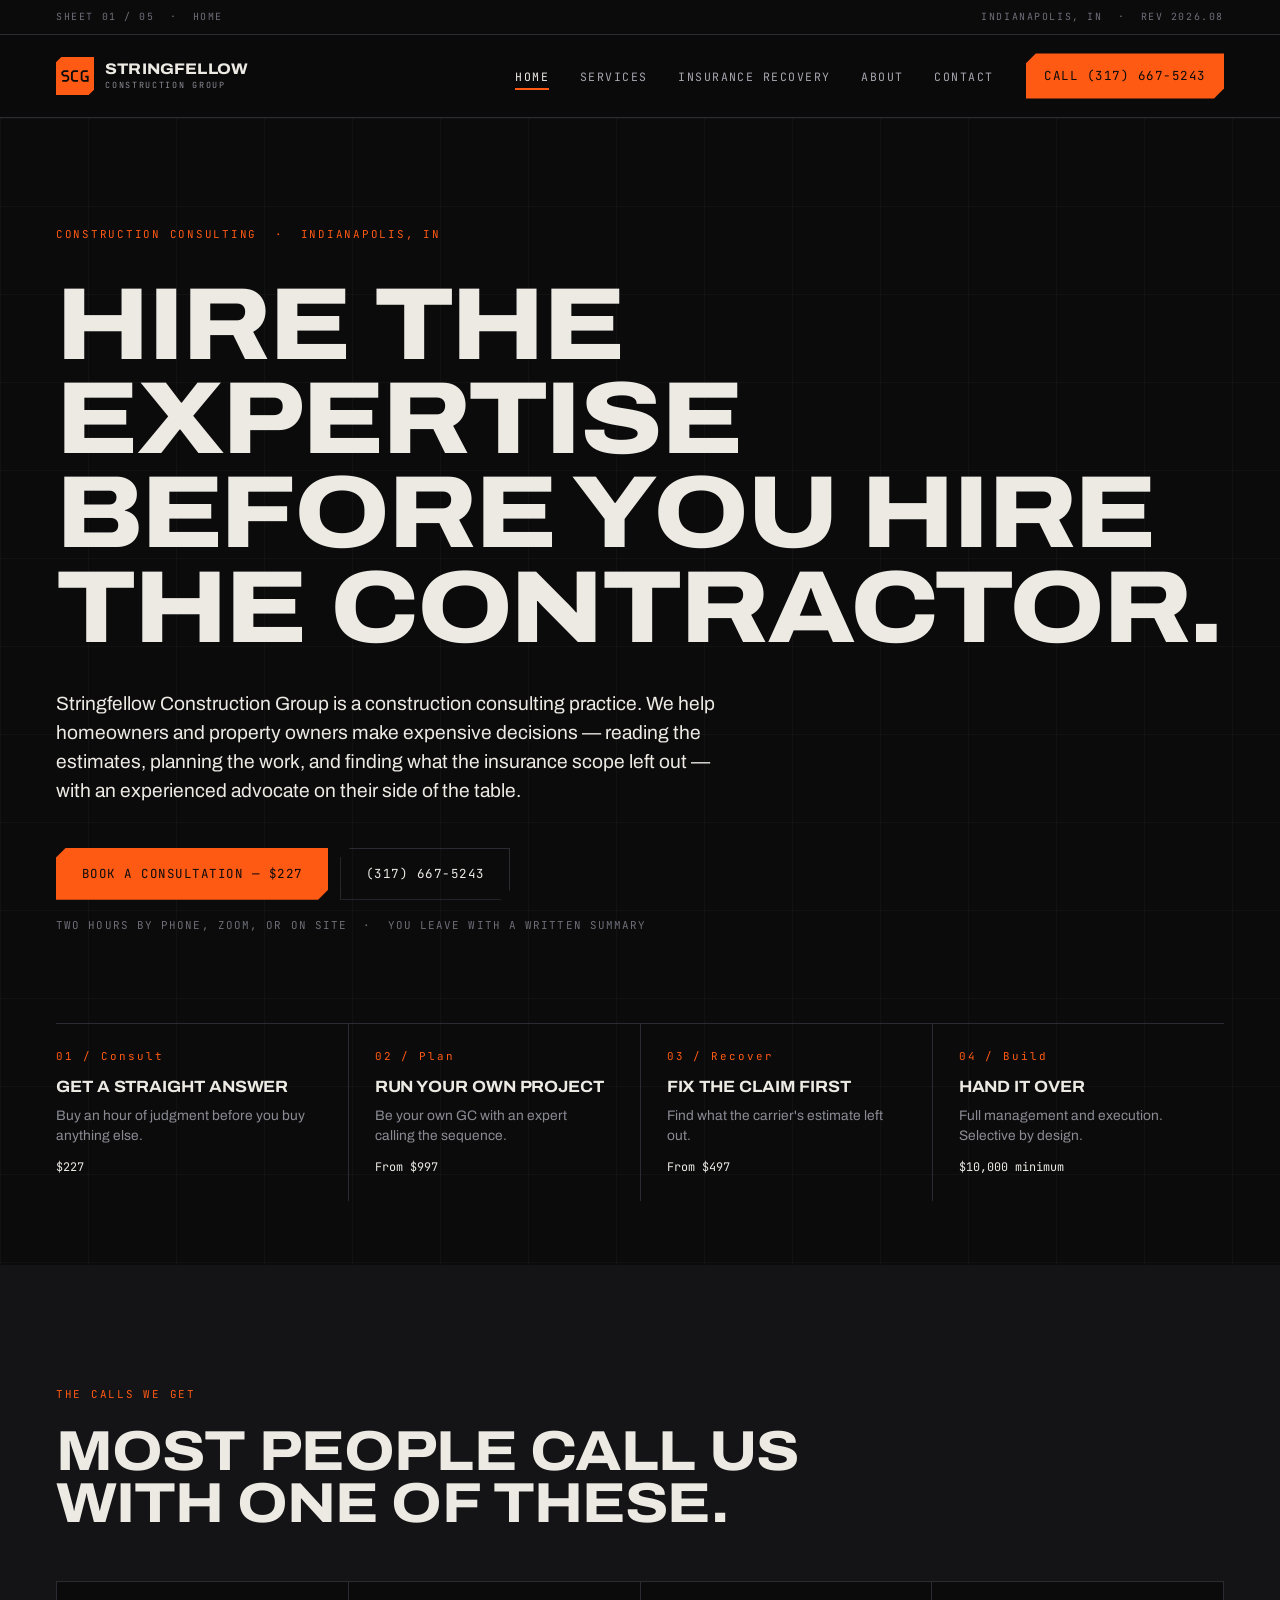
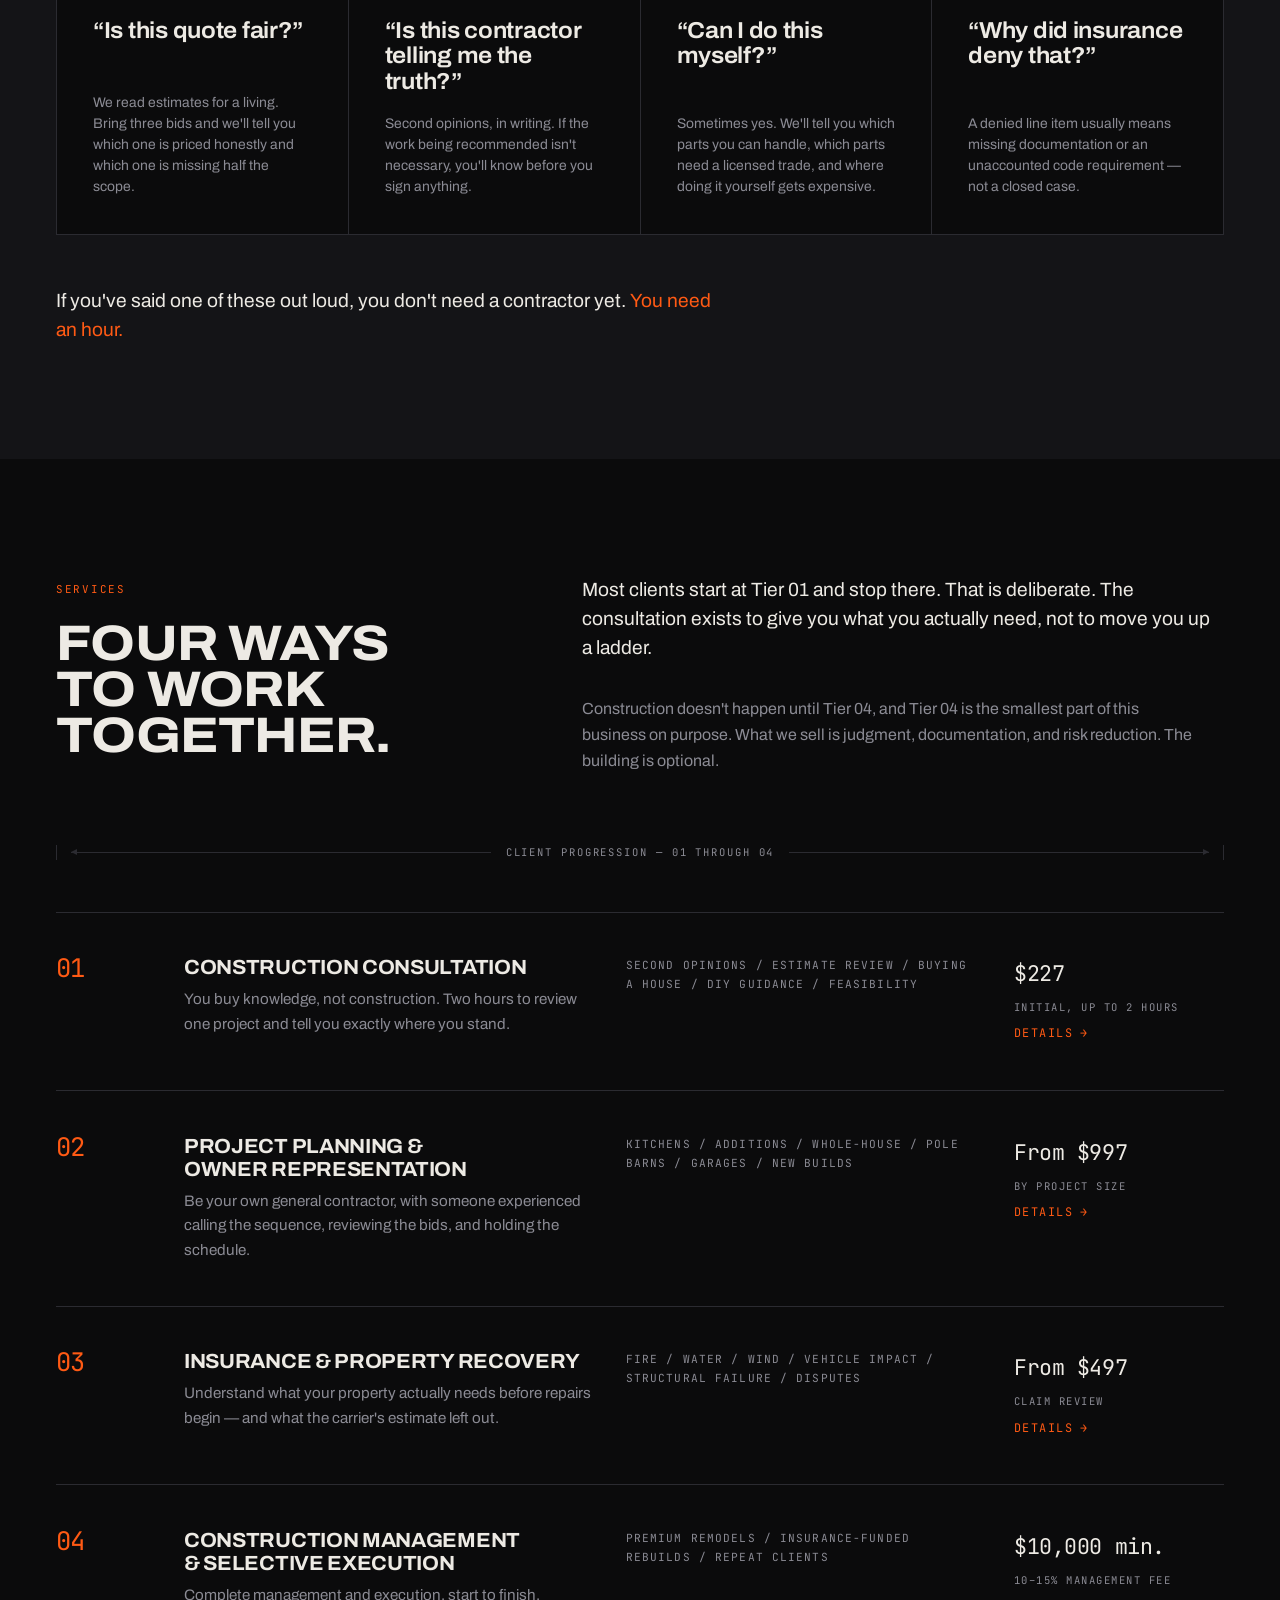
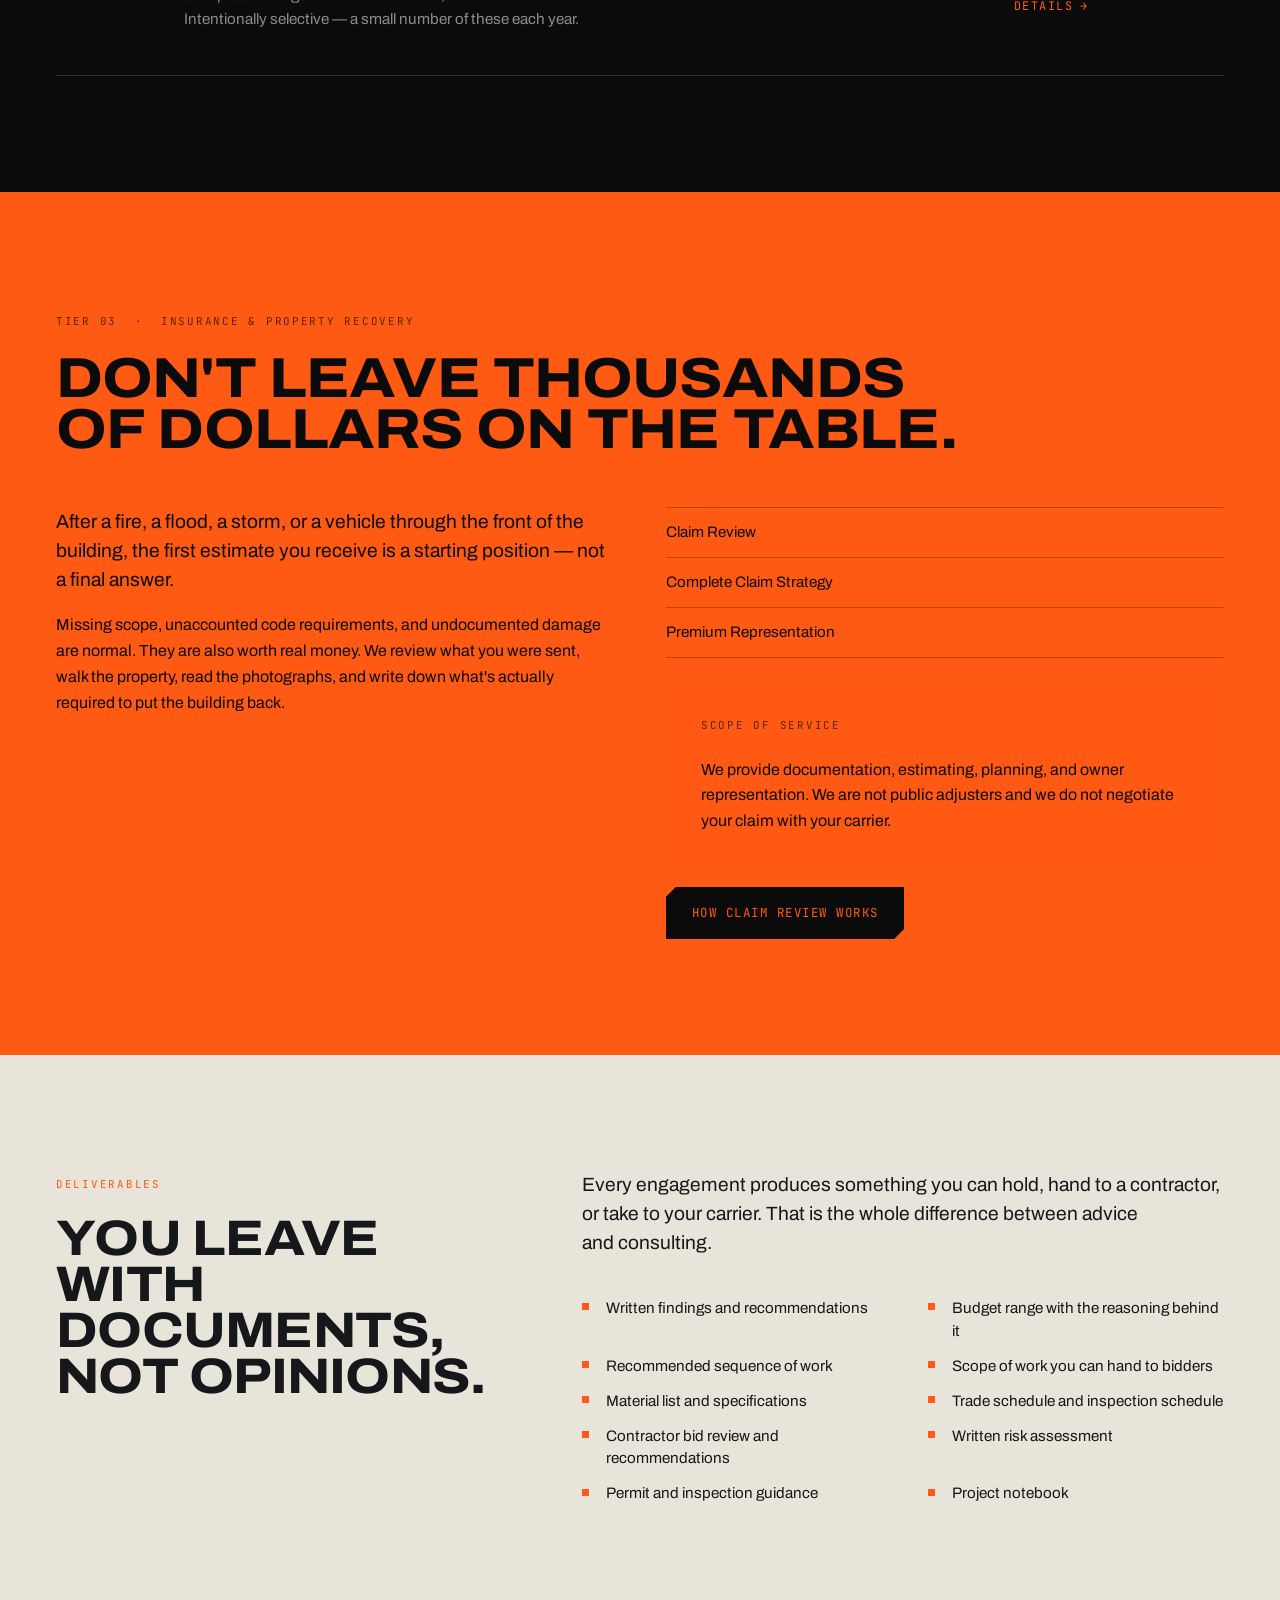
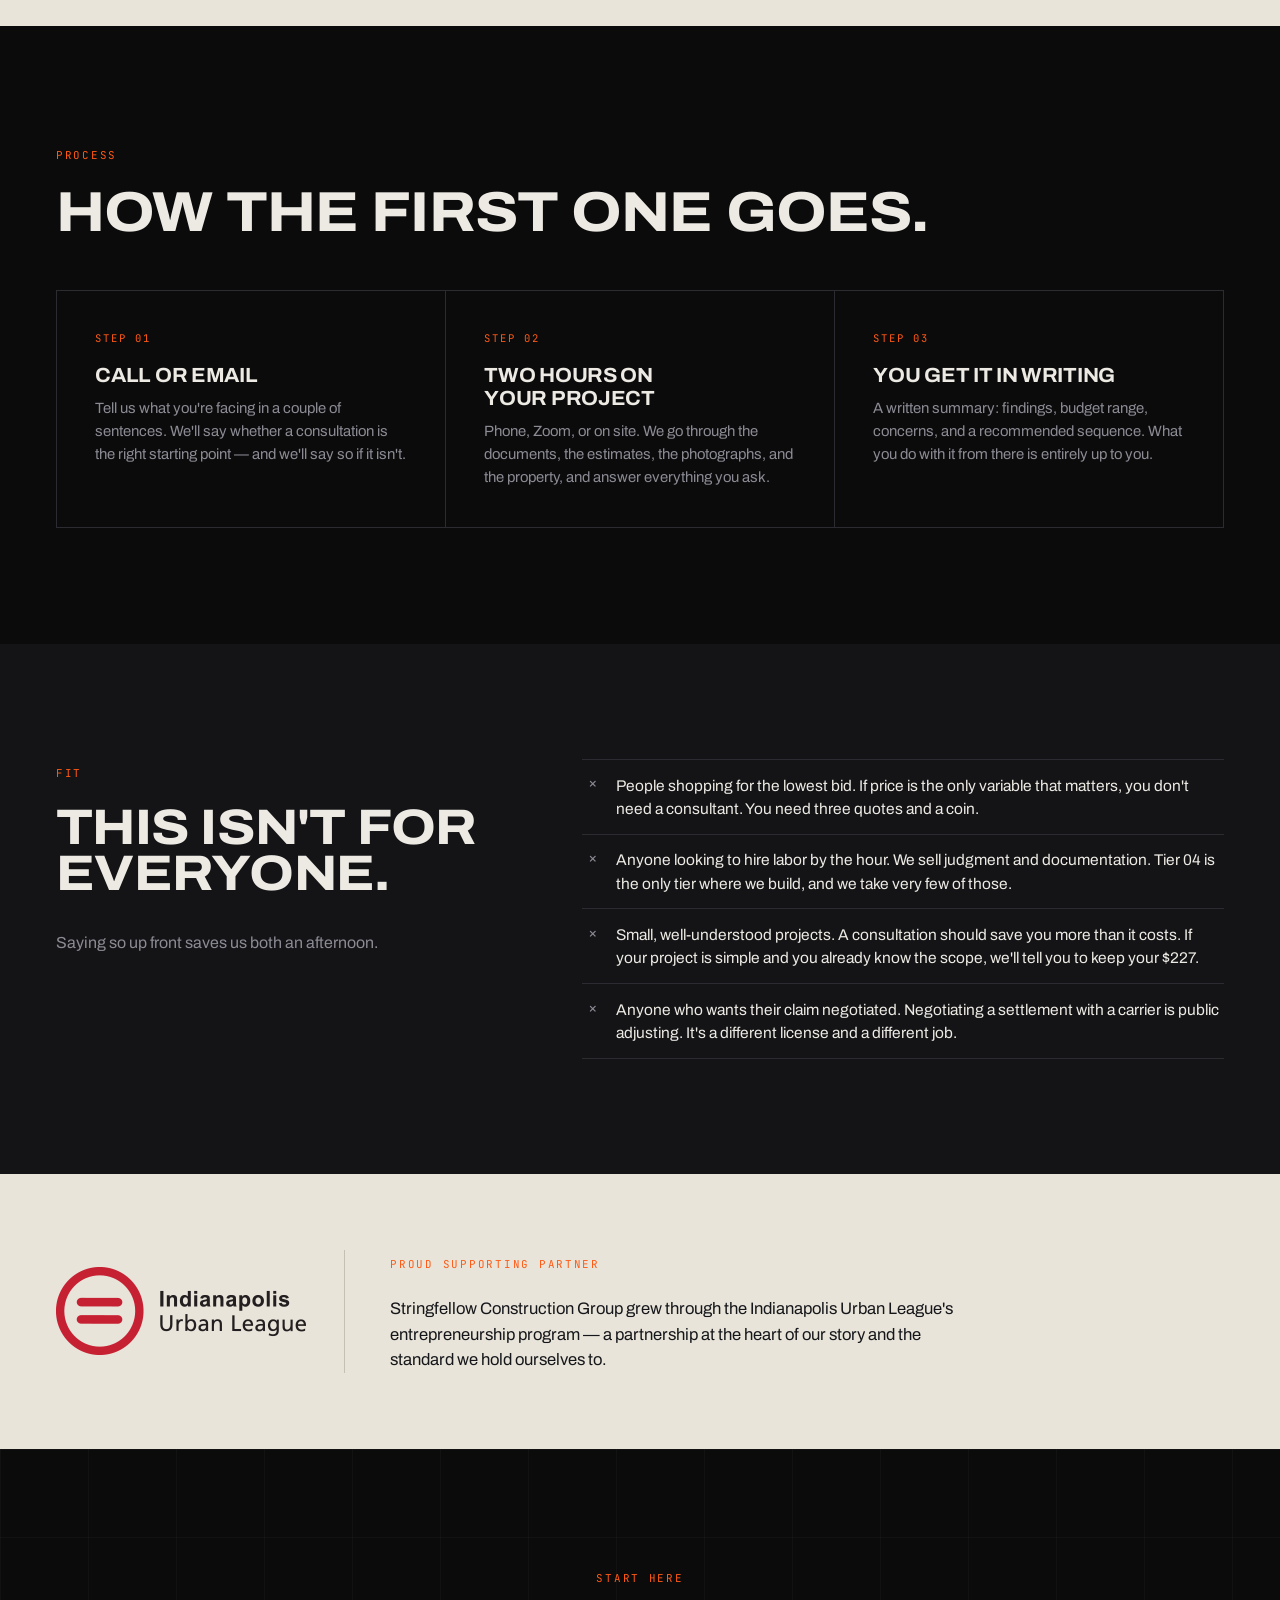
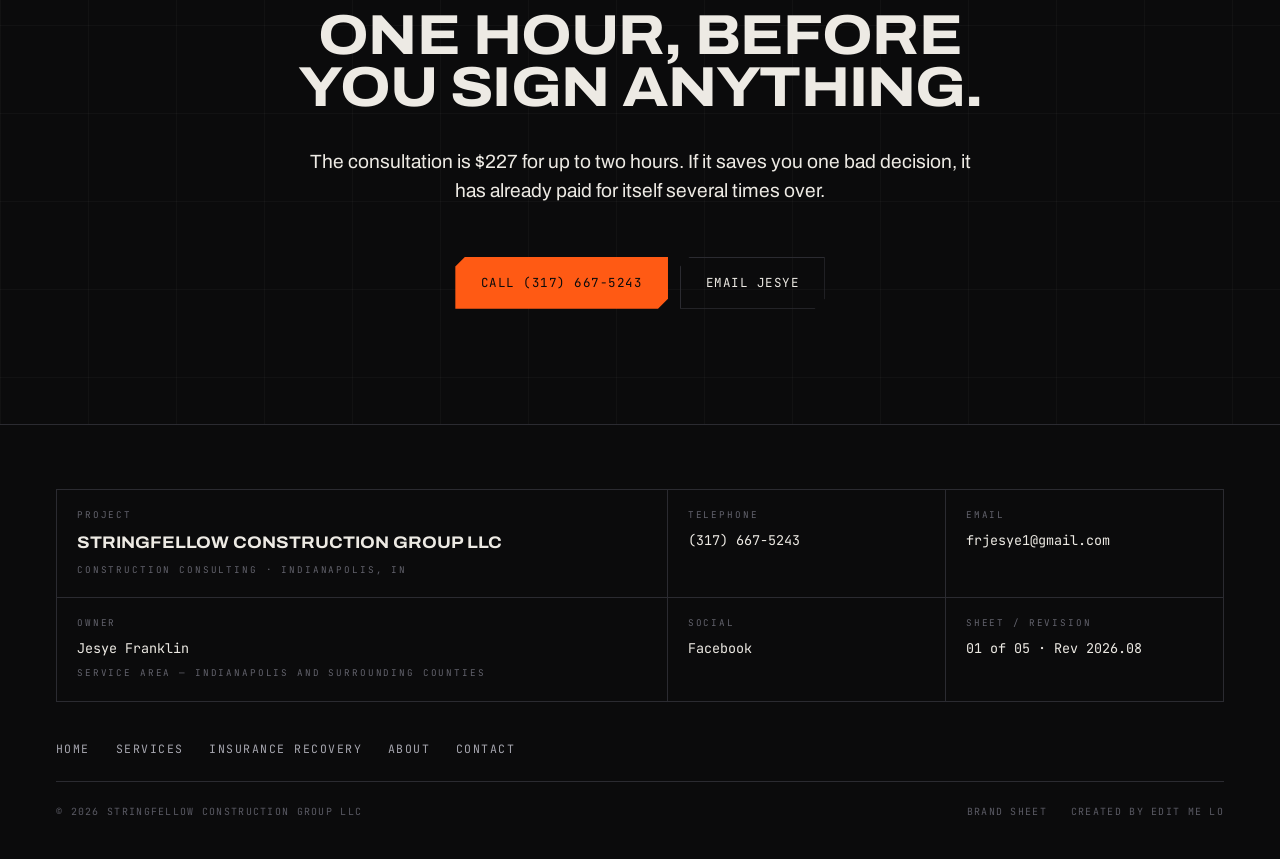
==== commit 89efdc84: "Add Urban League partner strip and footer links - Indianapolis Urban League "Proud supporting partne" ====
--- a/index.html
+++ b/index.html
@@ -358,6 +358,24 @@
     </div>
   </section>
 
+  <!-- ============ URBAN LEAGUE PARTNER ============ -->
+  <section class="band band--bone band--tight">
+    <div class="wrap">
+      <div class="partner reveal">
+        <img class="partner__mark" src="assets/img/urban-league-logo.png"
+             alt="Indianapolis Urban League" width="250" height="88" loading="lazy">
+        <div class="partner__body">
+          <p class="label label--amber">Proud supporting partner</p>
+          <p class="partner__txt mt-1">
+            Stringfellow Construction Group grew through the Indianapolis Urban League's
+            entrepreneurship program — a partnership at the heart of our story and the
+            standard we hold ourselves to.
+          </p>
+        </div>
+      </div>
+    </div>
+  </section>
+
   <!-- ============ CTA ============ -->
   <section class="band band--ink gridded">
     <div class="wrap center">
@@ -419,7 +437,10 @@
 
     <div class="foot__legal">
       <span>© <span data-year>2026</span> Stringfellow Construction Group LLC</span>
-      <span>Consulting services. Not public adjusting.</span>
+      <span class="foot__meta">
+        <a href="brand.html">Brand sheet</a>
+        <a href="https://www.editmelo.com/" target="_blank" rel="noopener">Created by Edit Me Lo</a>
+      </span>
     </div>
   </div>
 </footer>
--- a/assets/css/site.css
+++ b/assets/css/site.css
@@ -1074,6 +1074,46 @@
   color: #5A5A64;
 }
 
+.foot__legal a { text-decoration: none; transition: color .2s var(--ease); }
+.foot__legal a:hover { color: var(--amber); }
+
+.foot__meta {
+  display: flex;
+  flex-wrap: wrap;
+  align-items: center;
+  gap: .5rem 1.5rem;
+}
+
+/* ---------- 17b. Urban League partner strip ---------- */
+/* Sits on the bone surface — the mark is dark artwork and would vanish on ink. */
+
+.partner {
+  display: grid;
+  gap: clamp(20px, 3vw, 40px);
+  align-items: center;
+}
+
+@media (min-width: 800px) {
+  .partner { grid-template-columns: 250px minmax(0, 1fr); }
+  .partner__body {
+    border-left: 1px solid var(--rule);
+    padding-left: clamp(28px, 3.5vw, 48px);
+  }
+}
+
+.partner__mark {
+  width: 250px;
+  max-width: 100%;
+  height: auto;
+}
+
+.partner__txt {
+  font-size: clamp(1rem, 1.3vw, 1.14rem);
+  line-height: 1.55;
+  max-width: 58ch;
+  text-wrap: pretty;
+}
+
 /* ---------- 18. Page head ---------- */
 
 .phead { padding-block: clamp(48px, 6.5vw, 96px) clamp(36px, 4.5vw, 60px); }
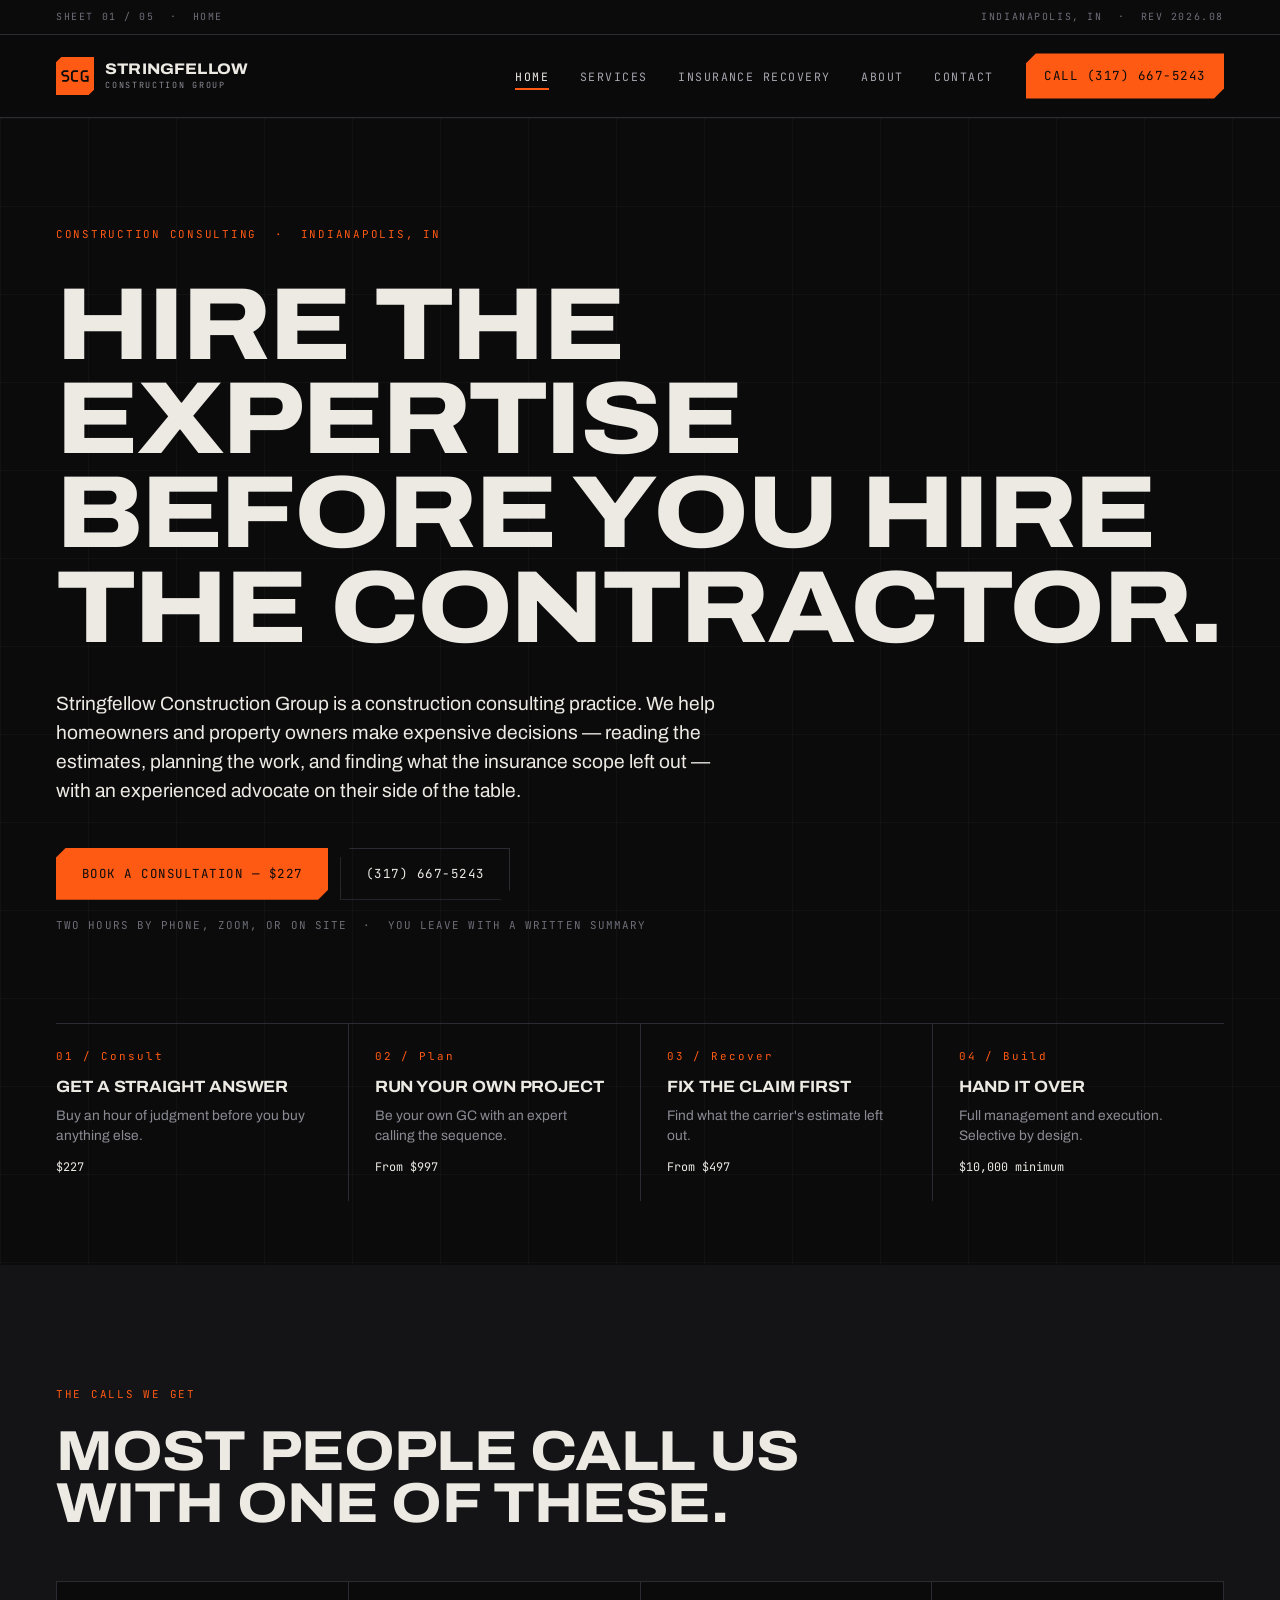
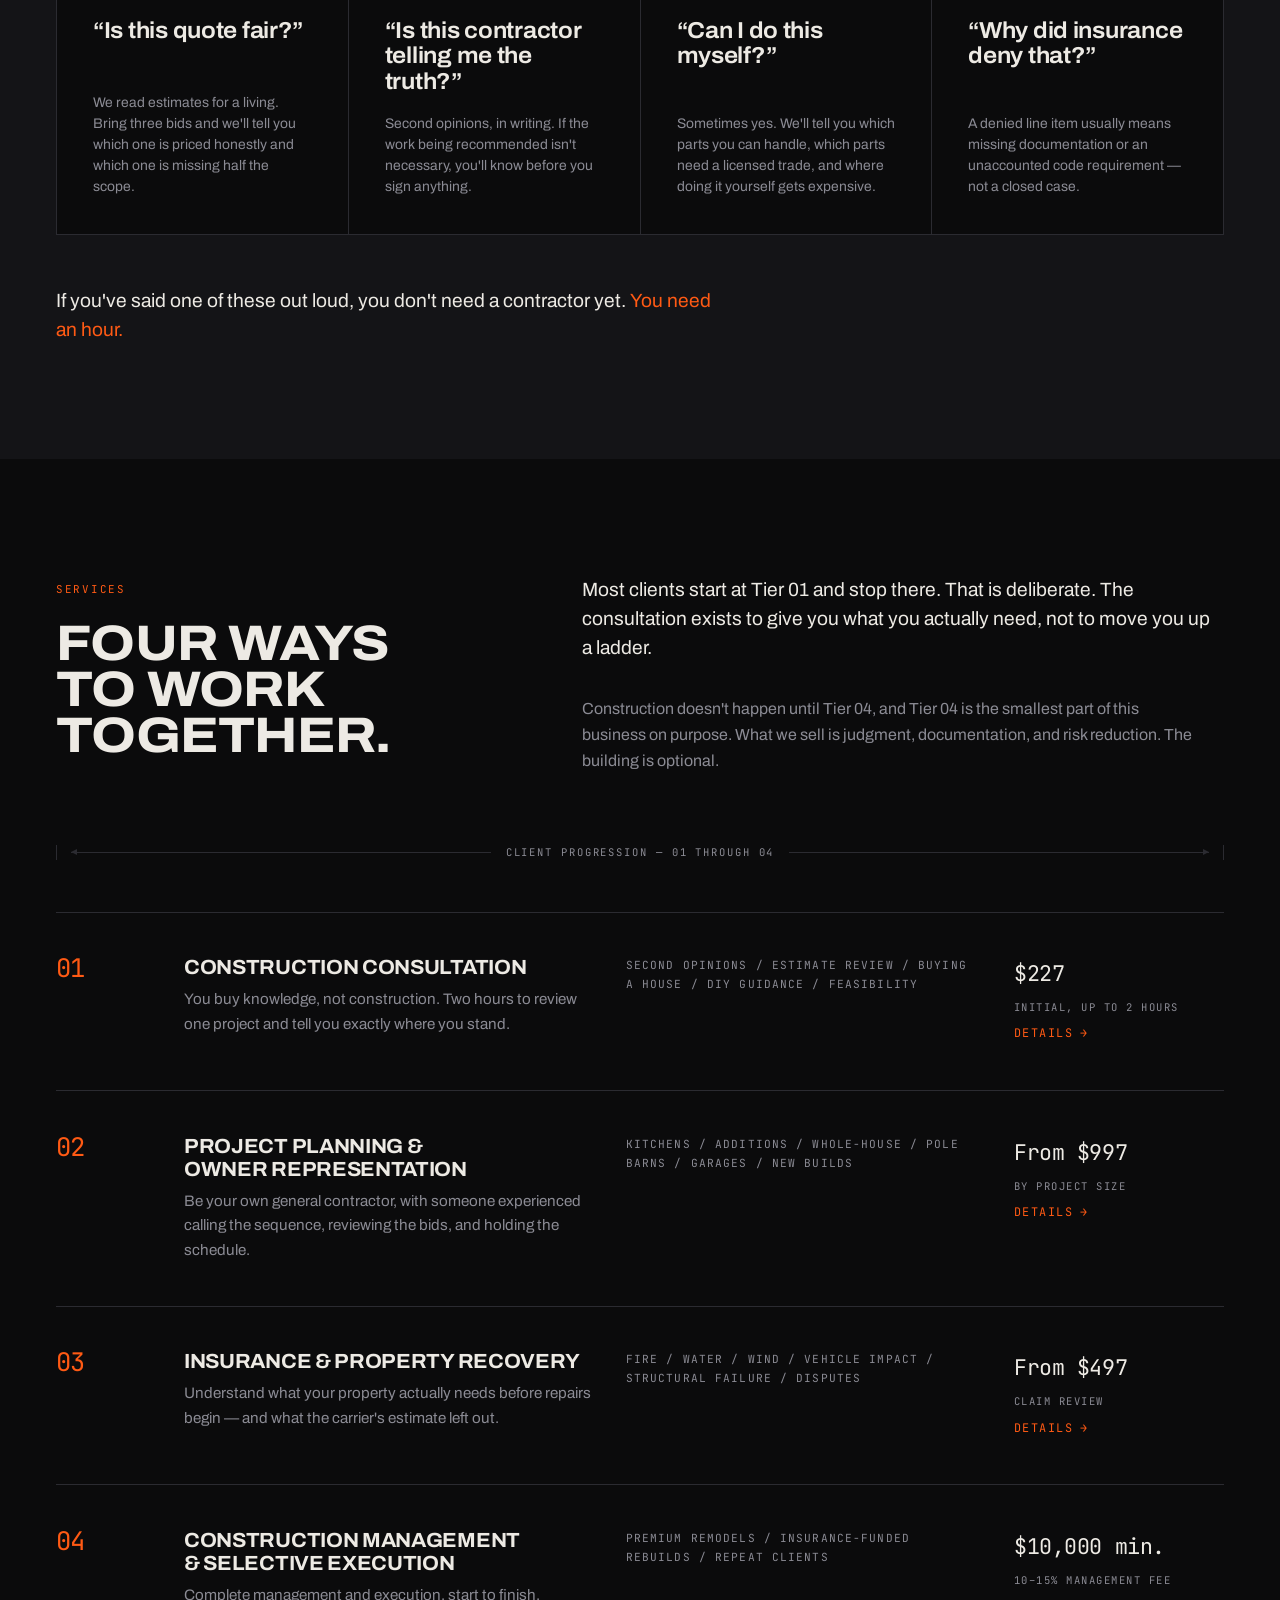
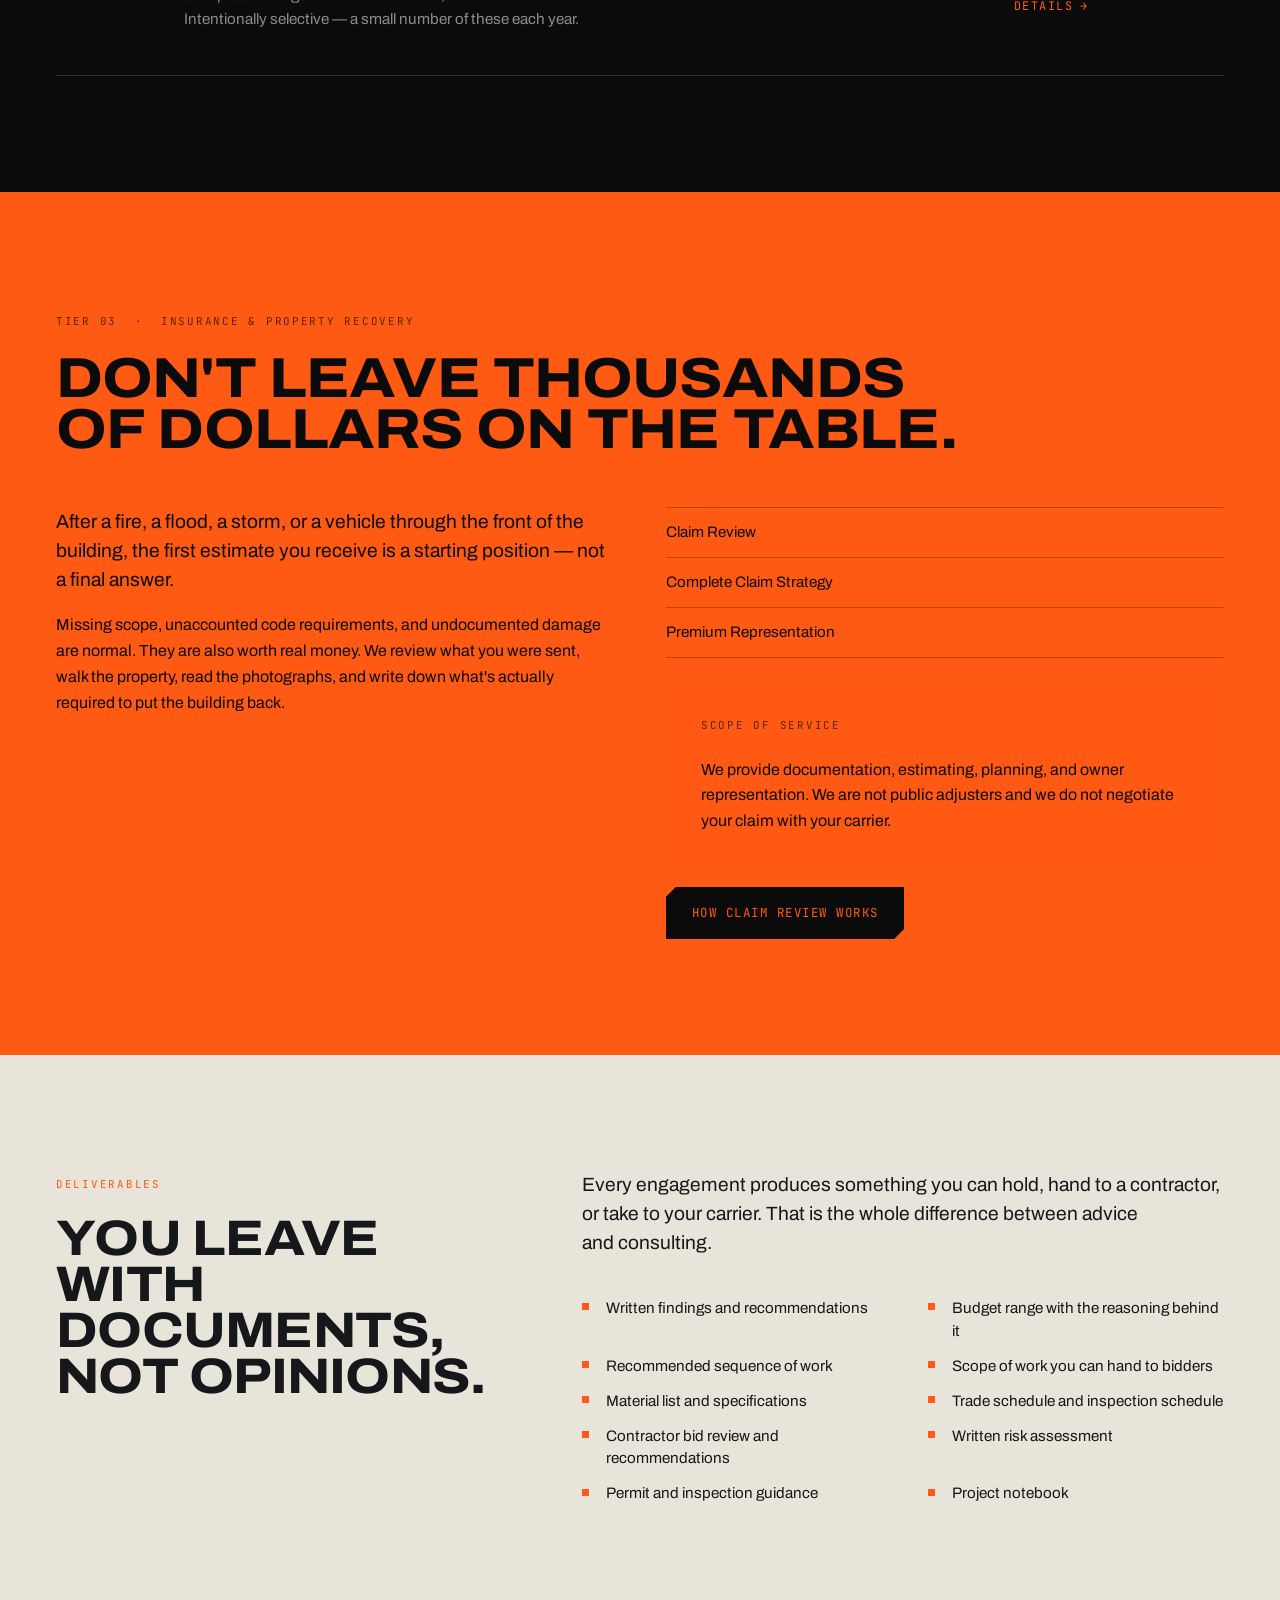
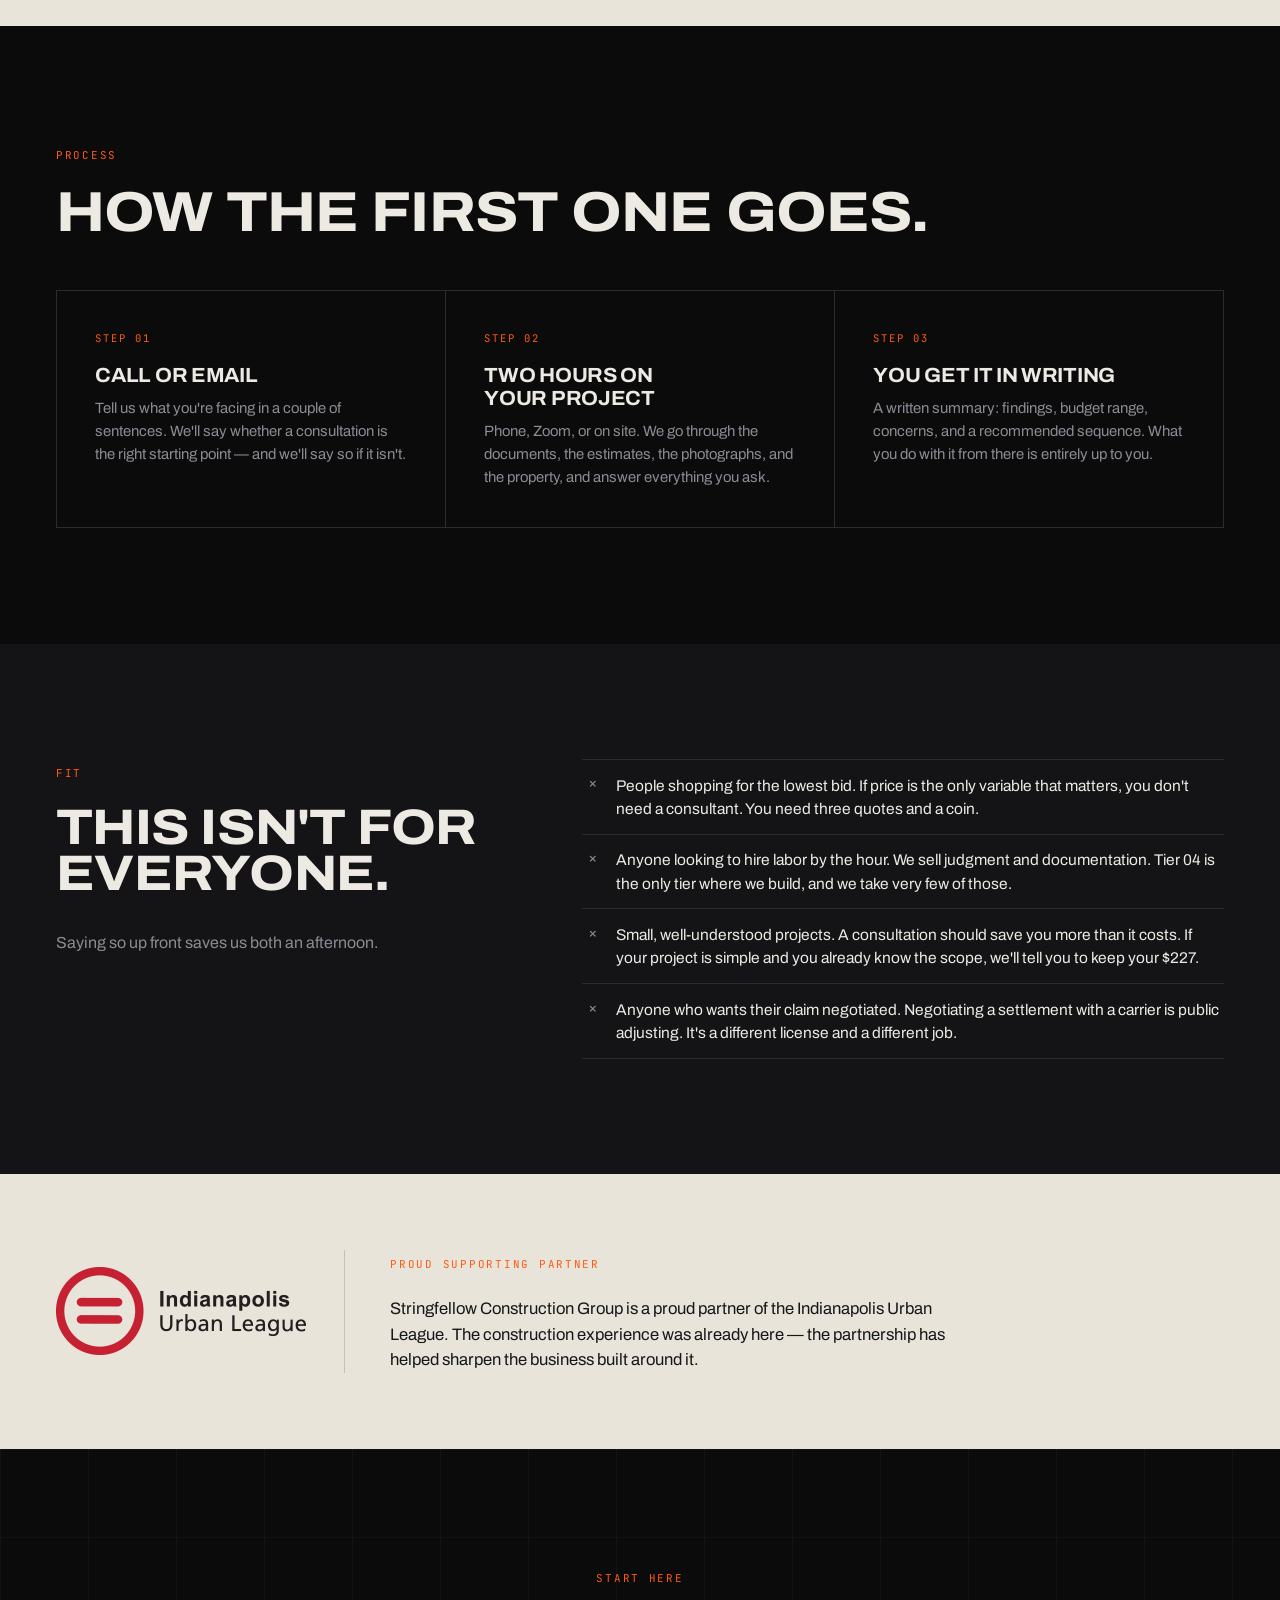
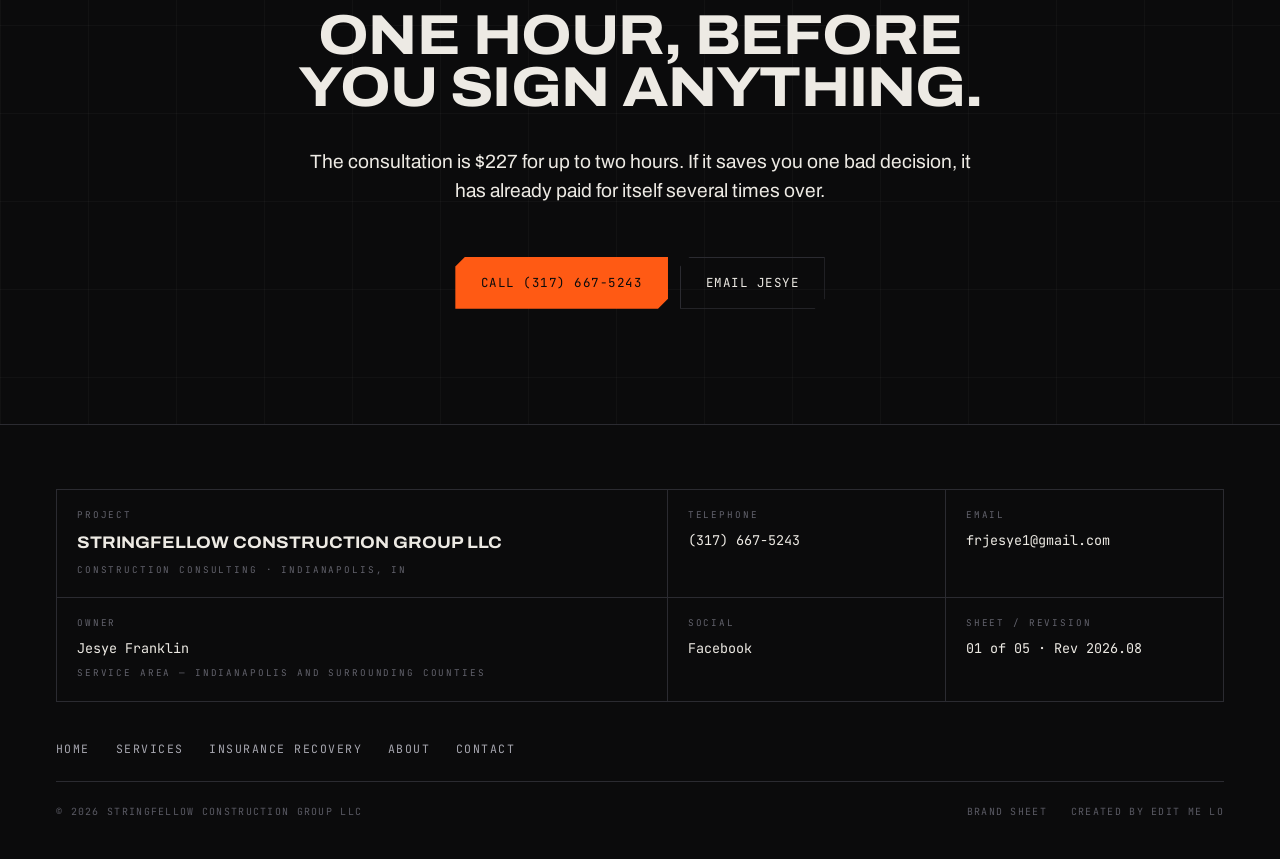
==== commit e1216ae7: "Correct Urban League partner copy Jesye came in with the trade experience; the business did not grow" ====
--- a/index.html
+++ b/index.html
@@ -367,9 +367,9 @@
         <div class="partner__body">
           <p class="label label--amber">Proud supporting partner</p>
           <p class="partner__txt mt-1">
-            Stringfellow Construction Group grew through the Indianapolis Urban League's
-            entrepreneurship program — a partnership at the heart of our story and the
-            standard we hold ourselves to.
+            Stringfellow Construction Group is a proud partner of the Indianapolis Urban
+            League. The construction experience was already here — the partnership has
+            helped sharpen the business built around it.
           </p>
         </div>
       </div>
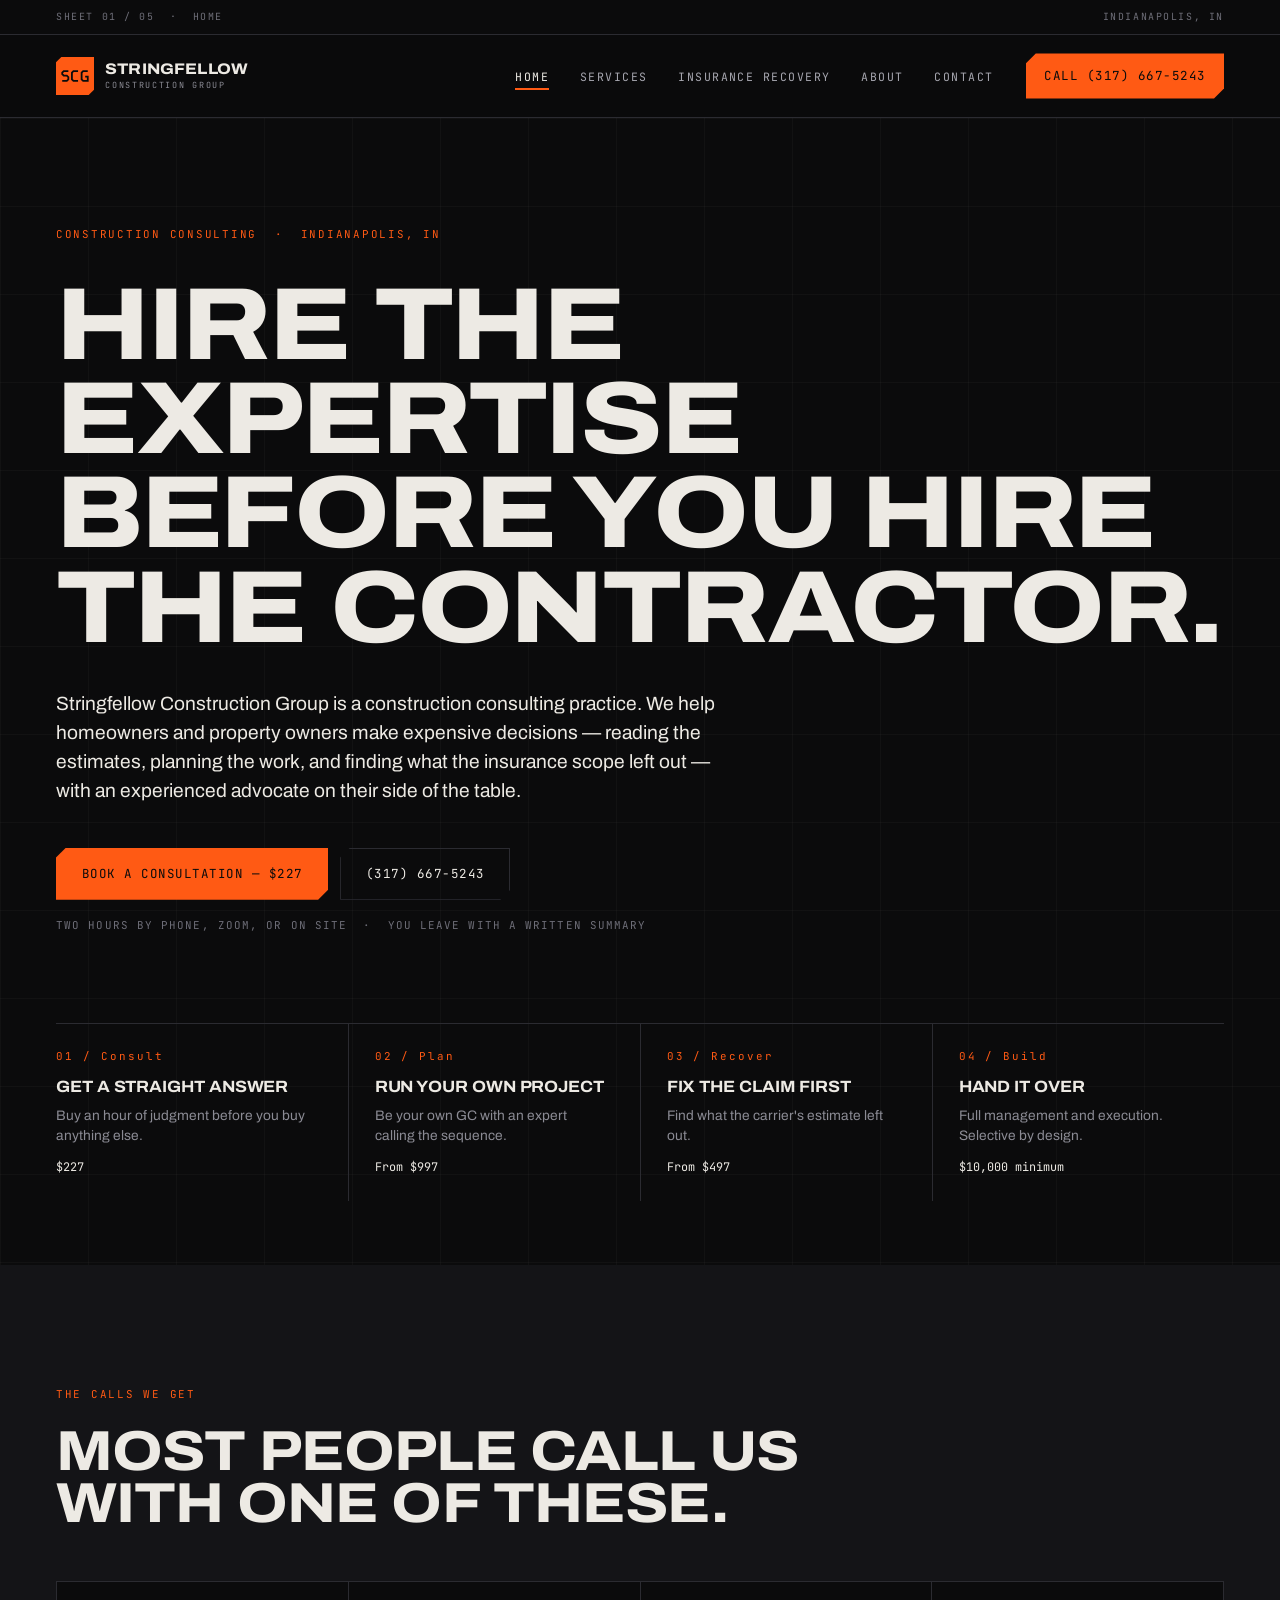
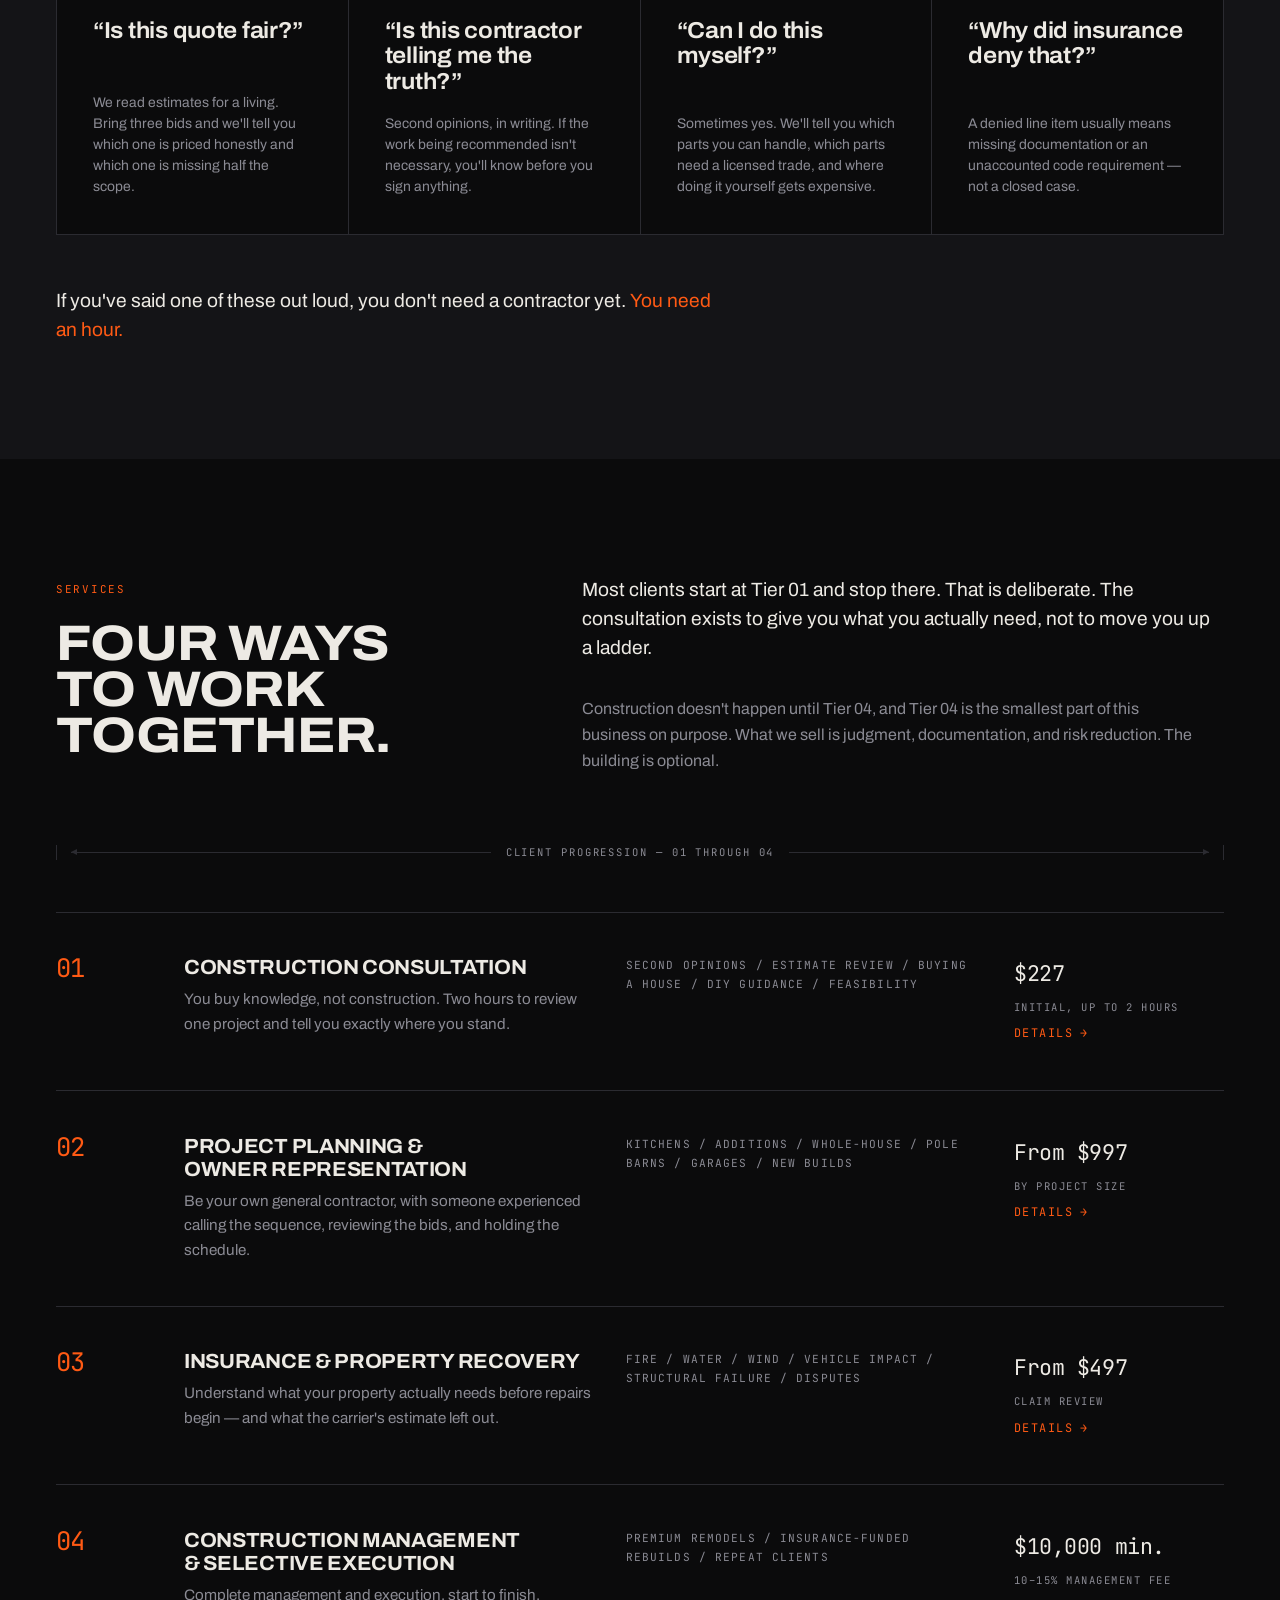
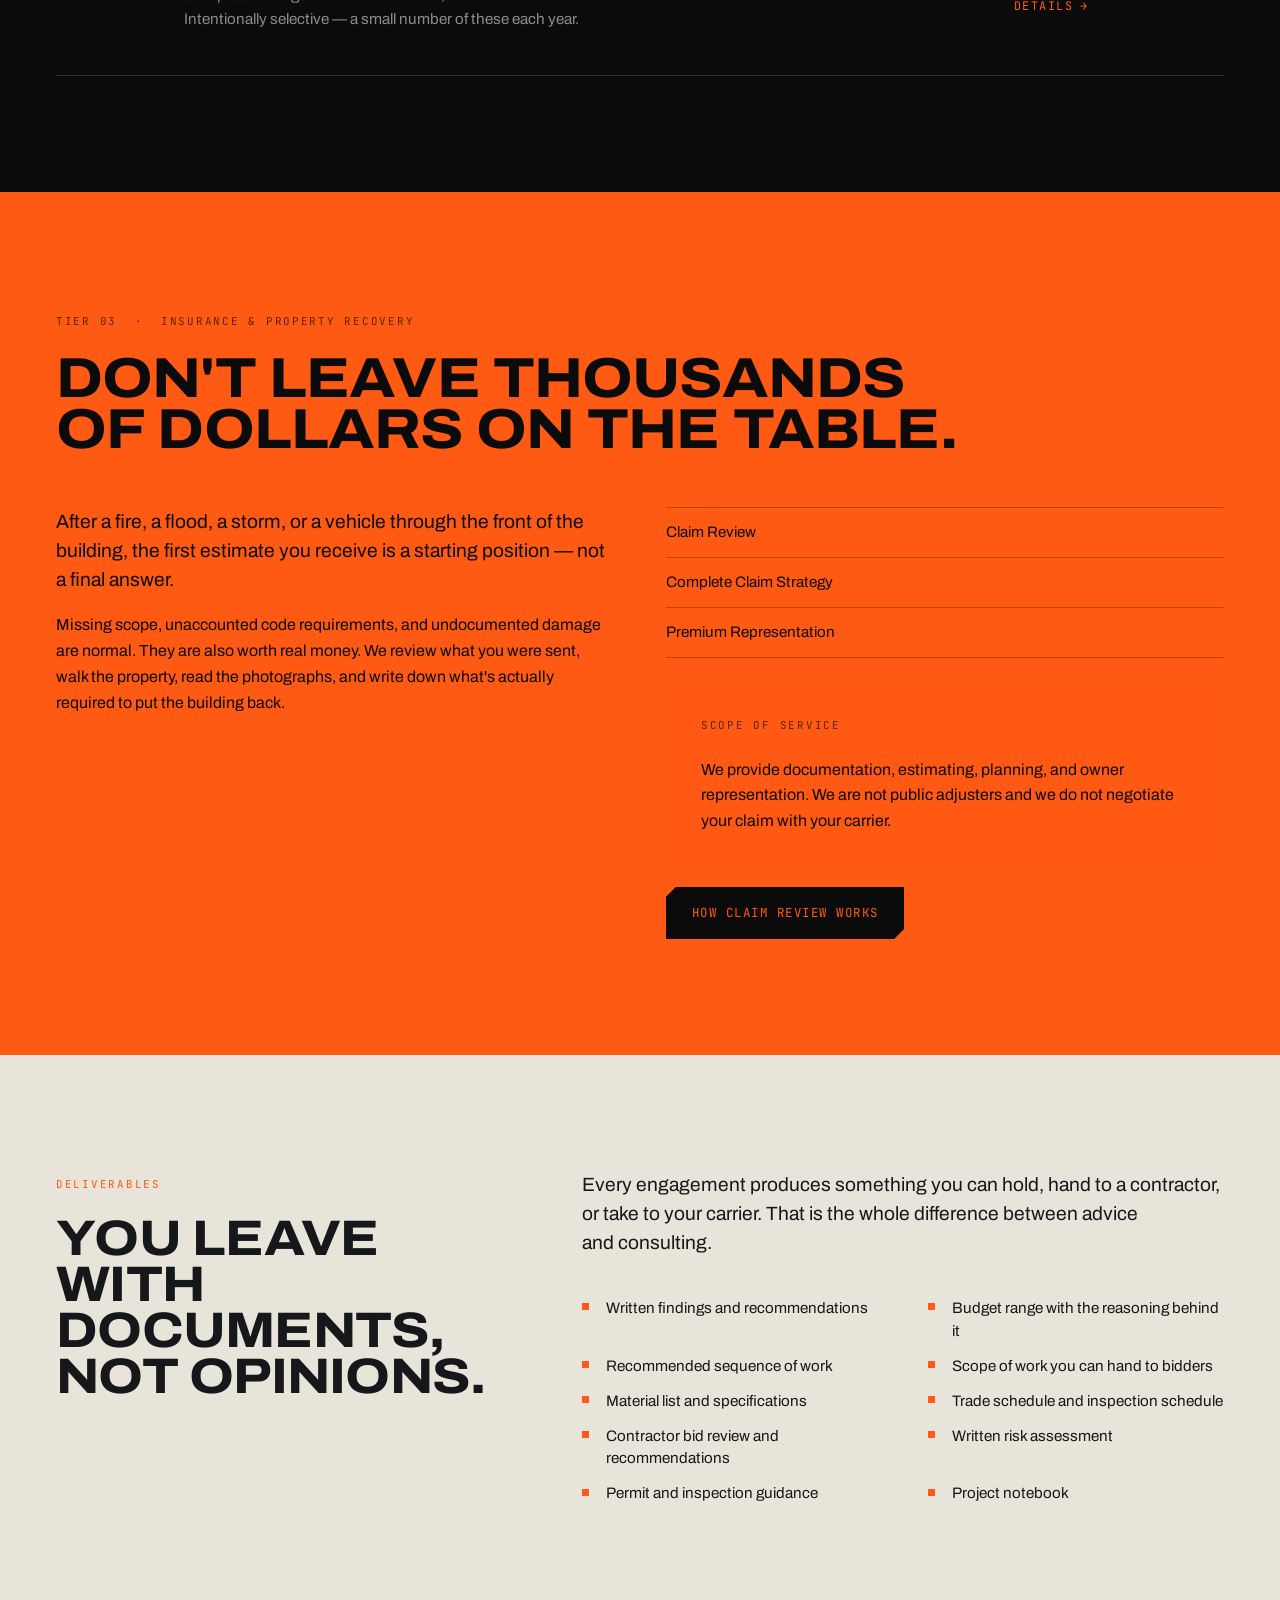
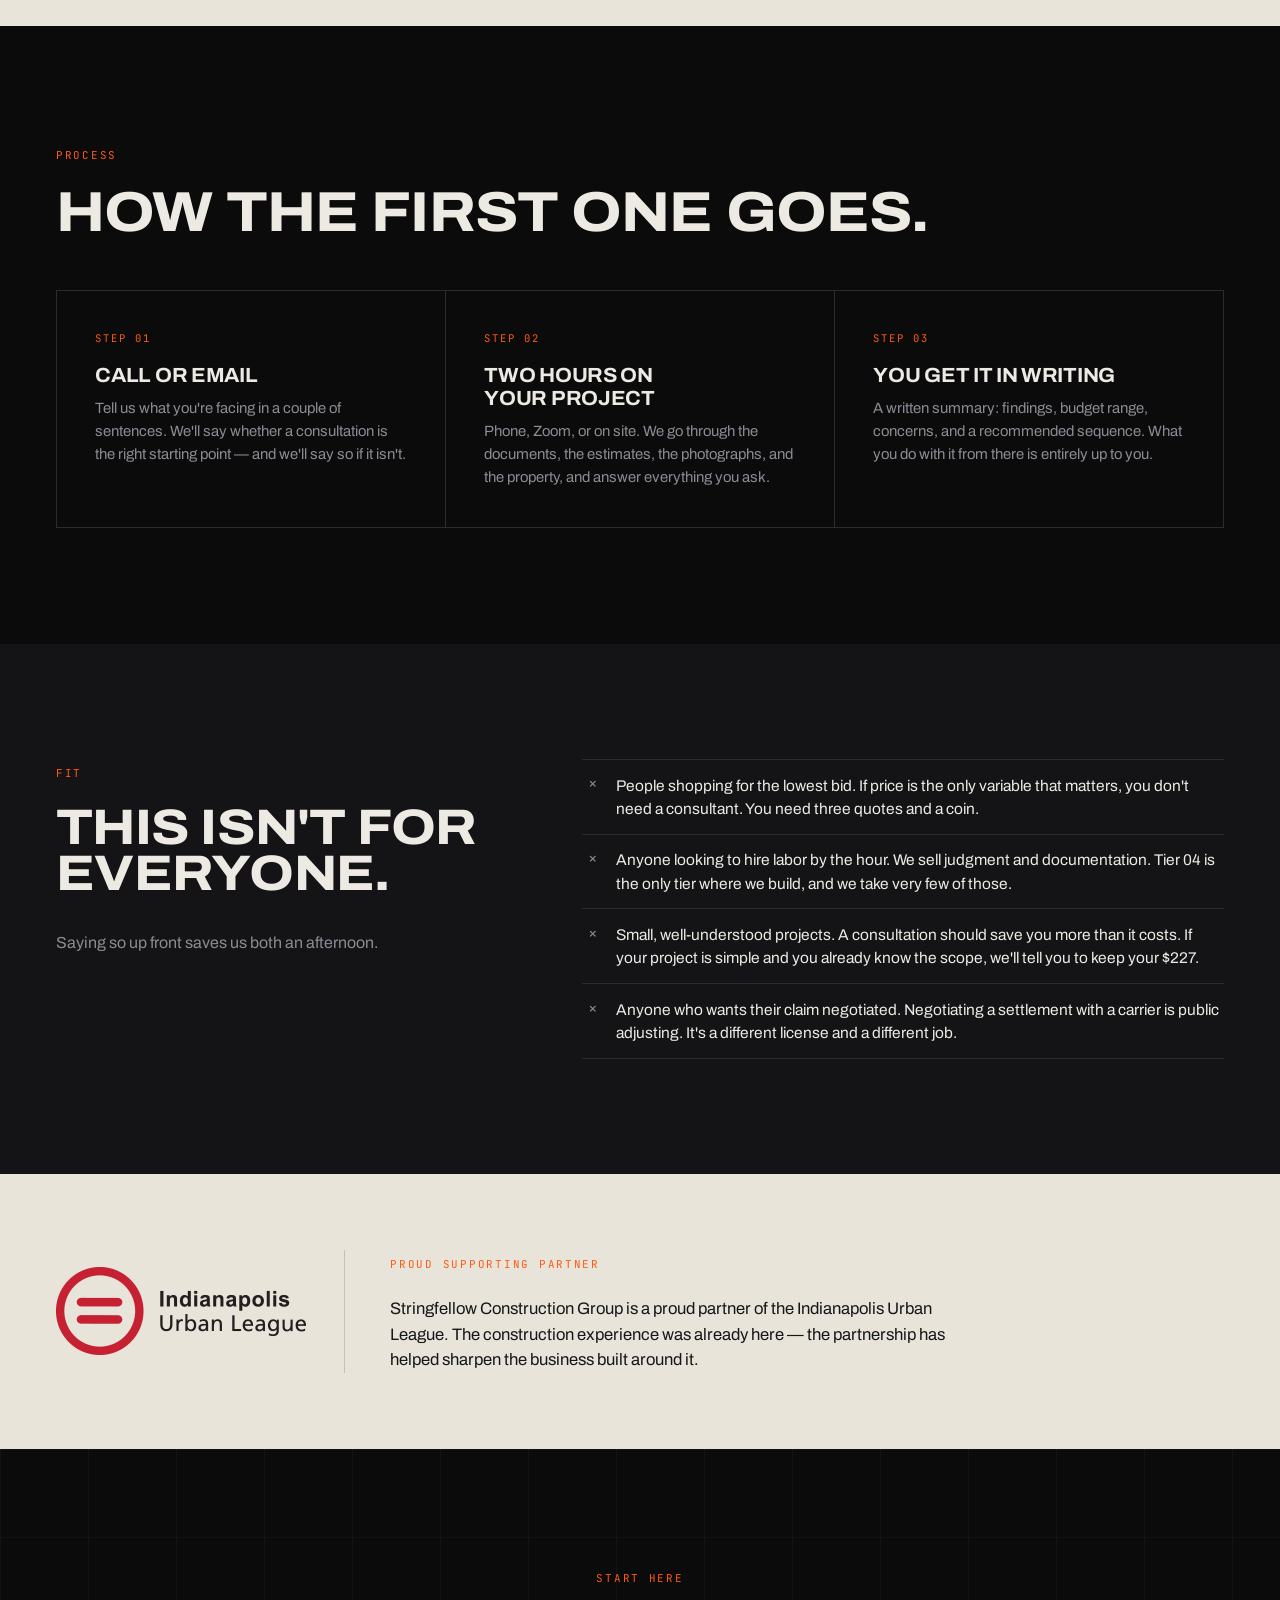
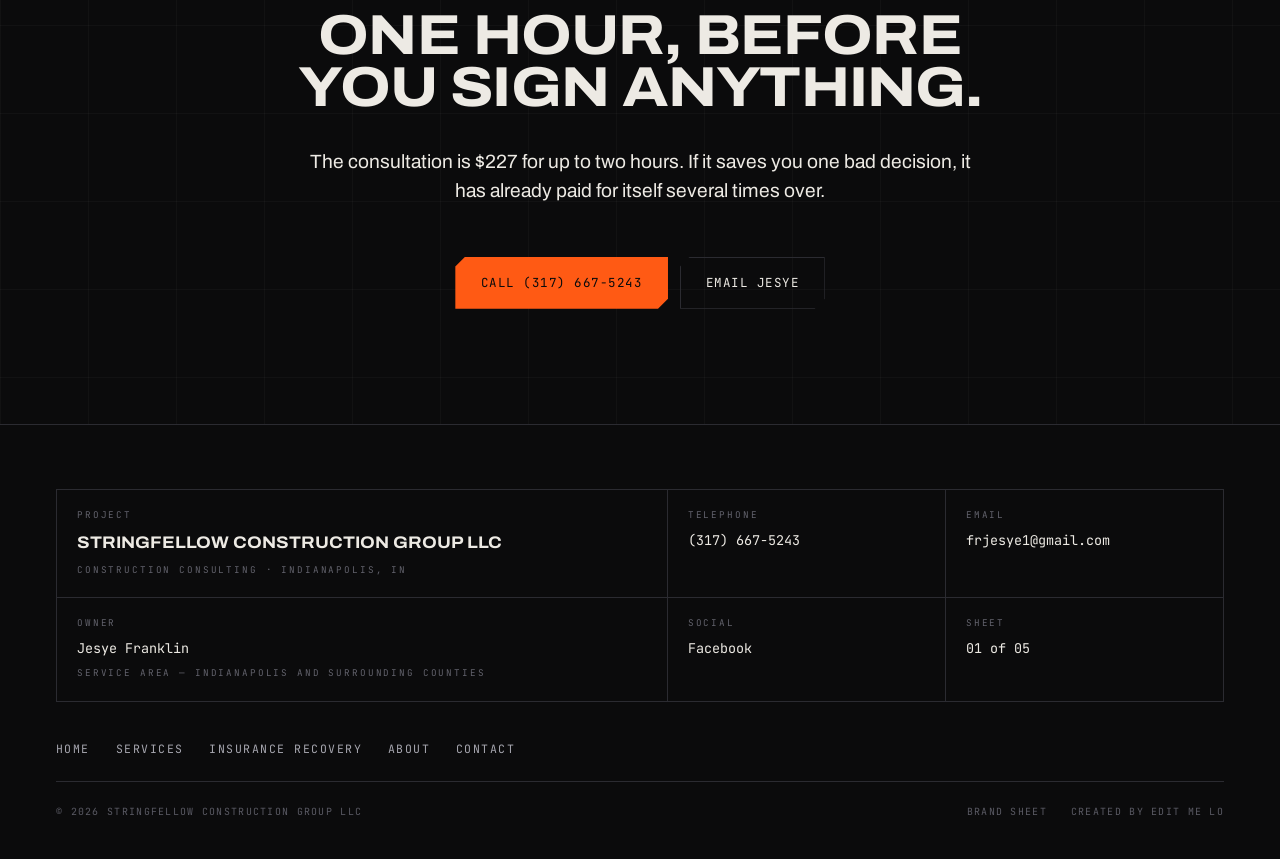
==== commit 9b62a61e: "Remove revision stamps Drop "Rev 2026.08" from every sheet strip and title block. Title block cell r" ====
--- a/index.html
+++ b/index.html
@@ -22,7 +22,7 @@
 <div class="sheet">
   <div class="wrap sheet__inner">
     <span>Sheet 01 / 05 &nbsp;·&nbsp; Home</span>
-    <span class="sheet__hide">Indianapolis, IN &nbsp;·&nbsp; Rev 2026.08</span>
+    <span class="sheet__hide">Indianapolis, IN</span>
   </div>
 </div>
 
@@ -422,8 +422,8 @@
         <a class="tblock__v" href="https://www.facebook.com/stringfellowconstructiongroup/" target="_blank" rel="noopener">Facebook</a>
       </div>
       <div class="tblock__cell">
-        <span class="tblock__k">Sheet / Revision</span>
-        <span class="tblock__v">01 of 05 · Rev 2026.08</span>
+        <span class="tblock__k">Sheet</span>
+        <span class="tblock__v">01 of 05</span>
       </div>
     </div>
 
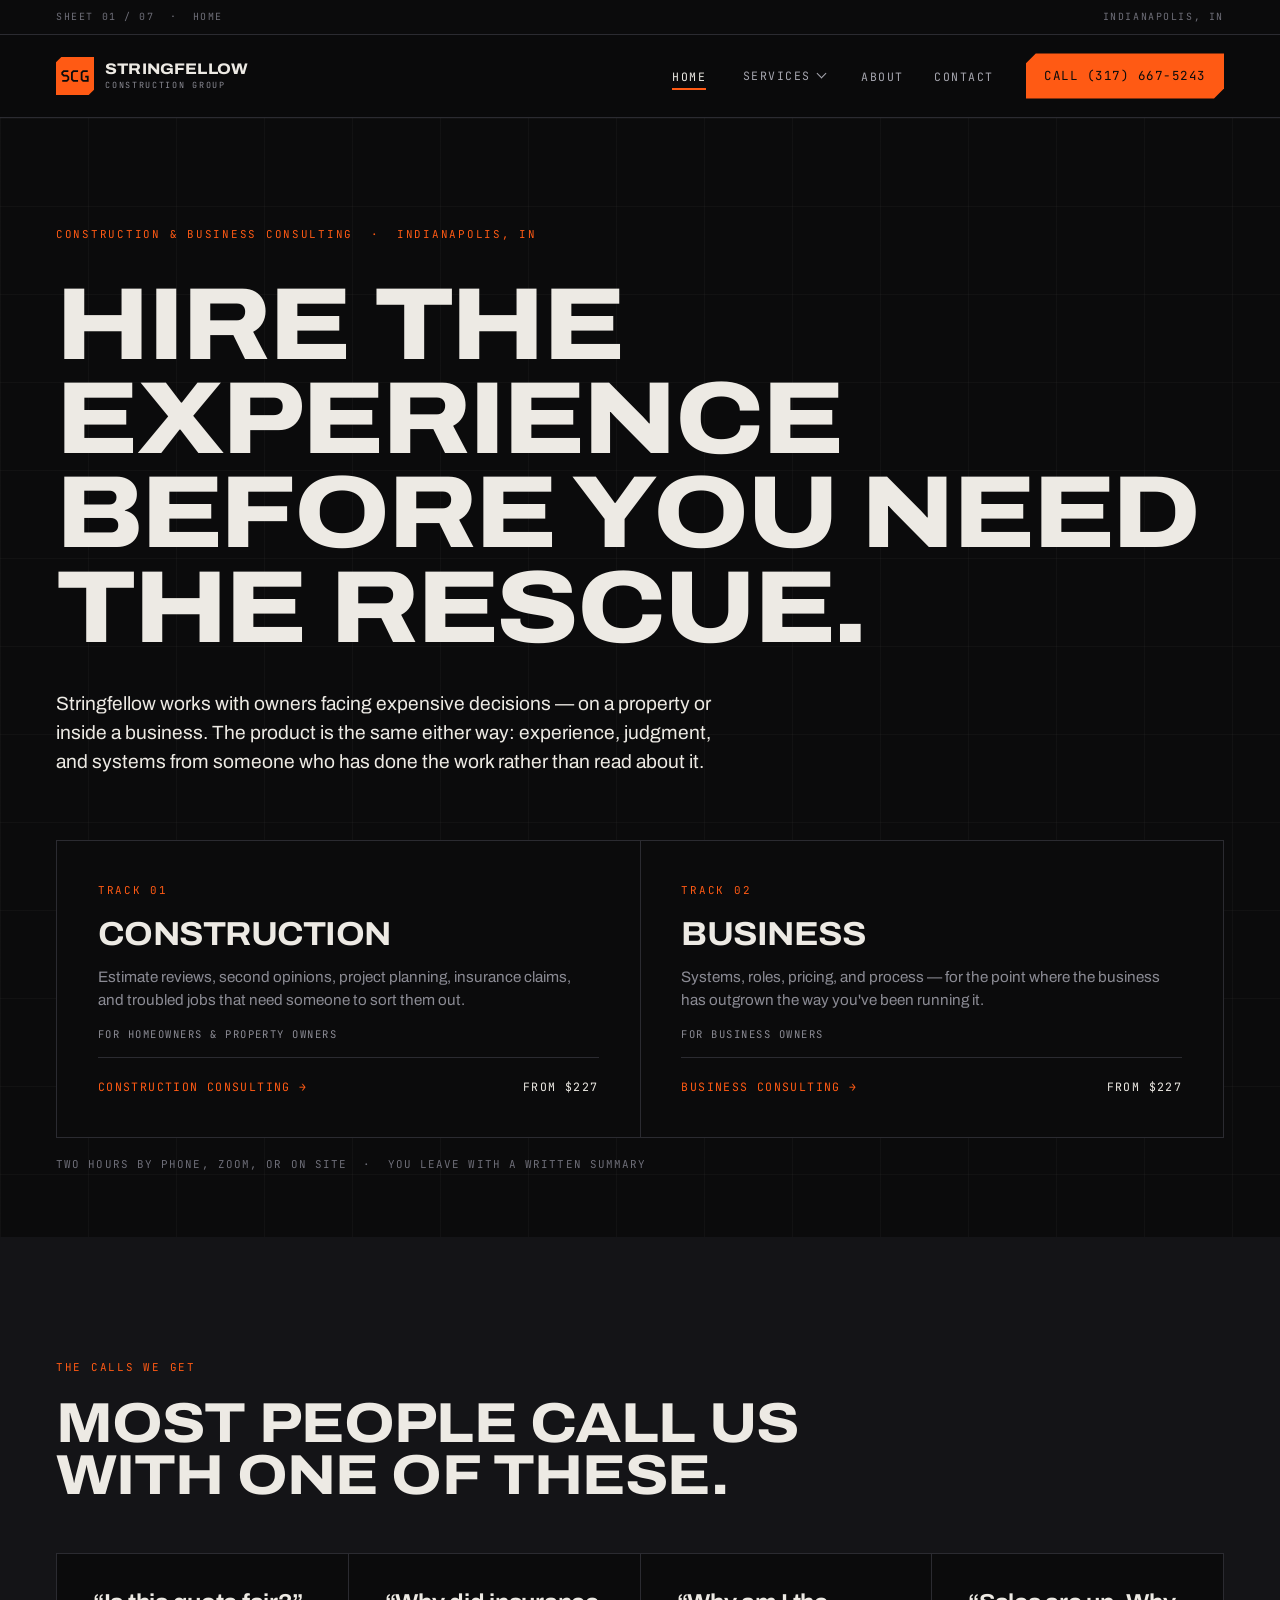
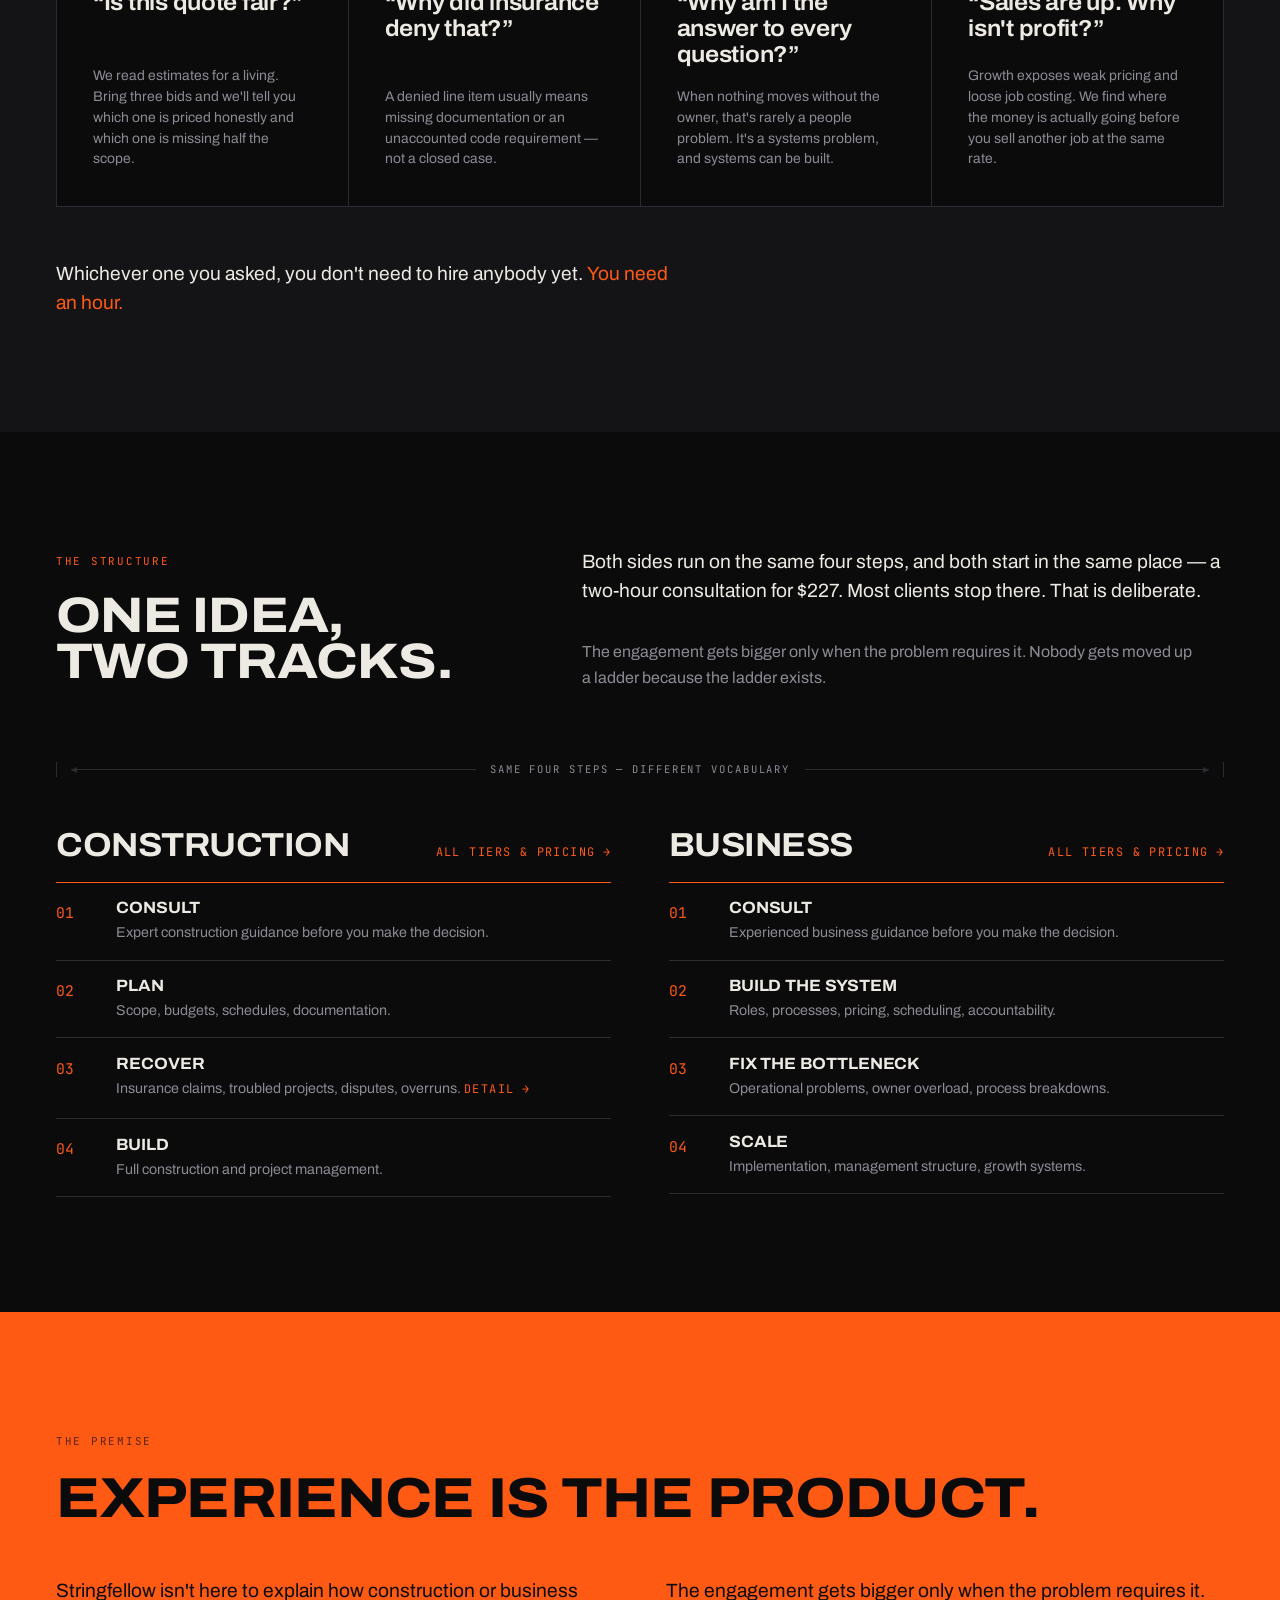
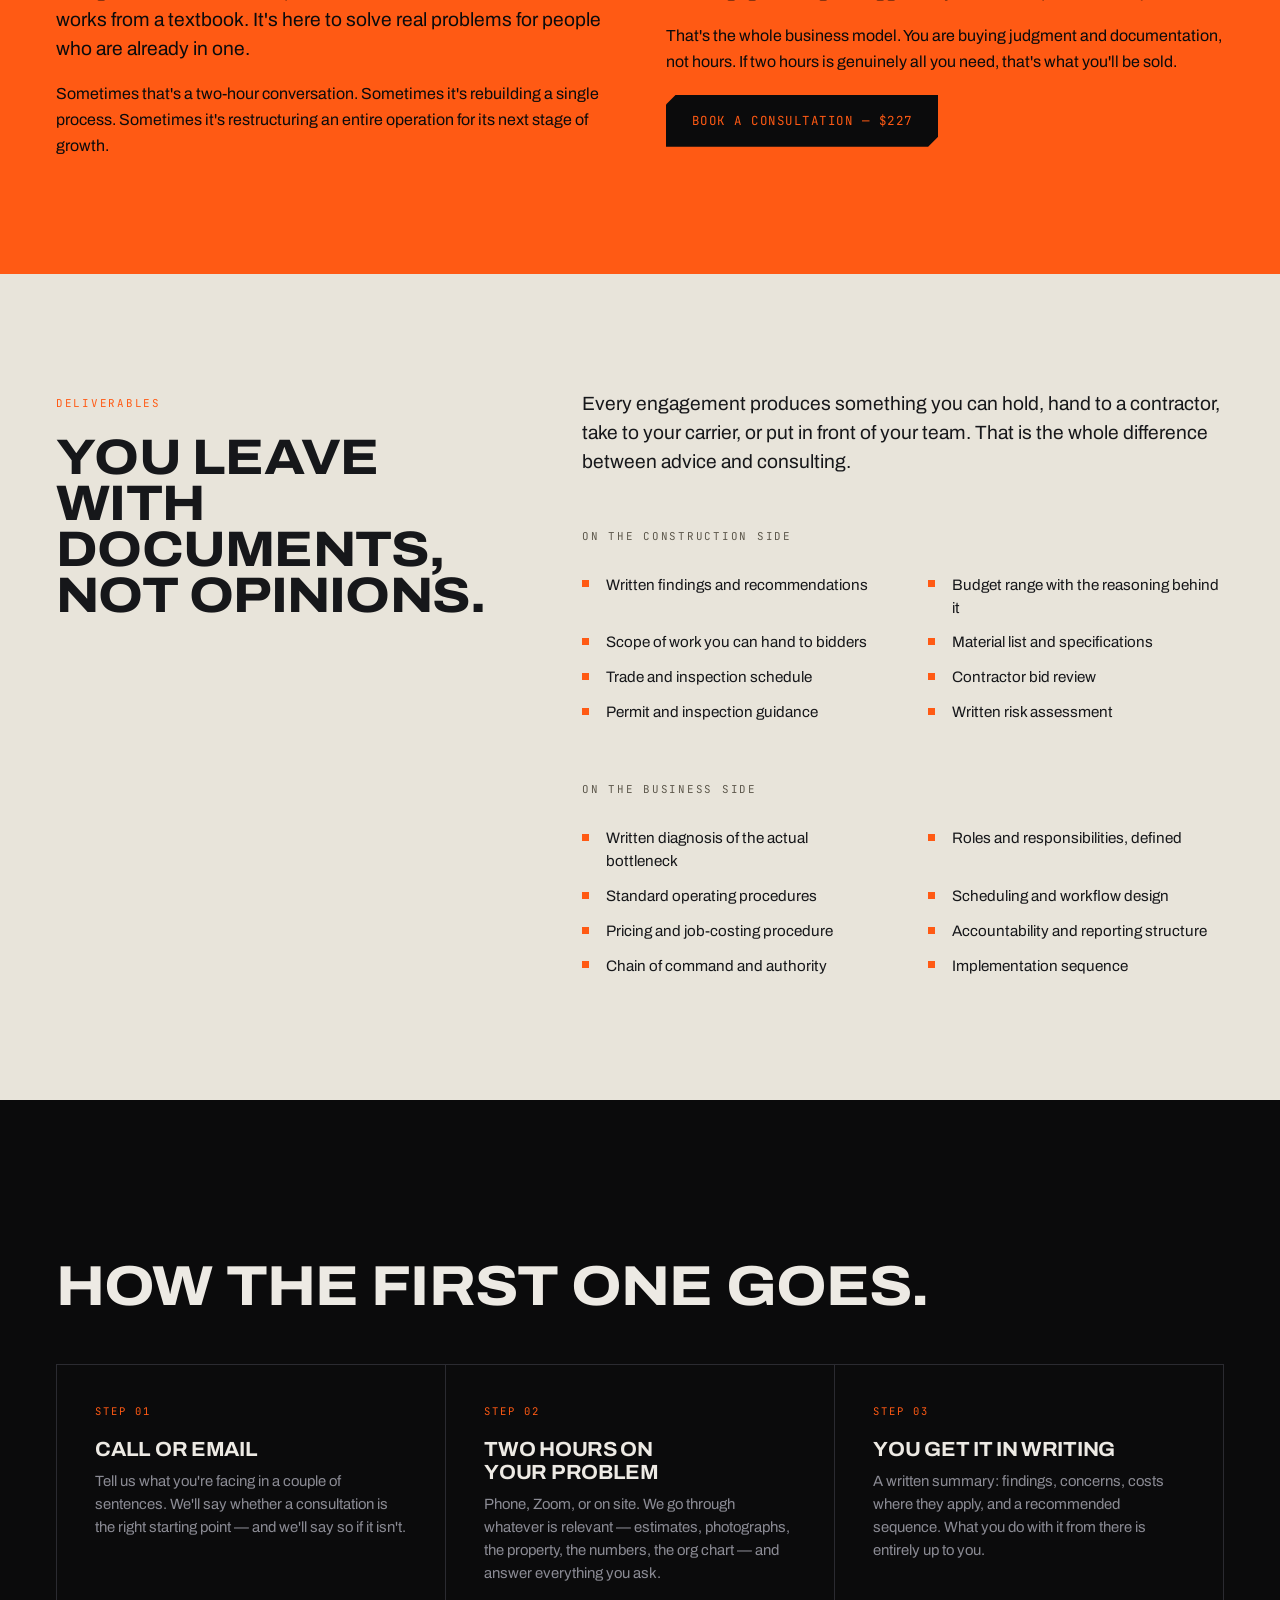
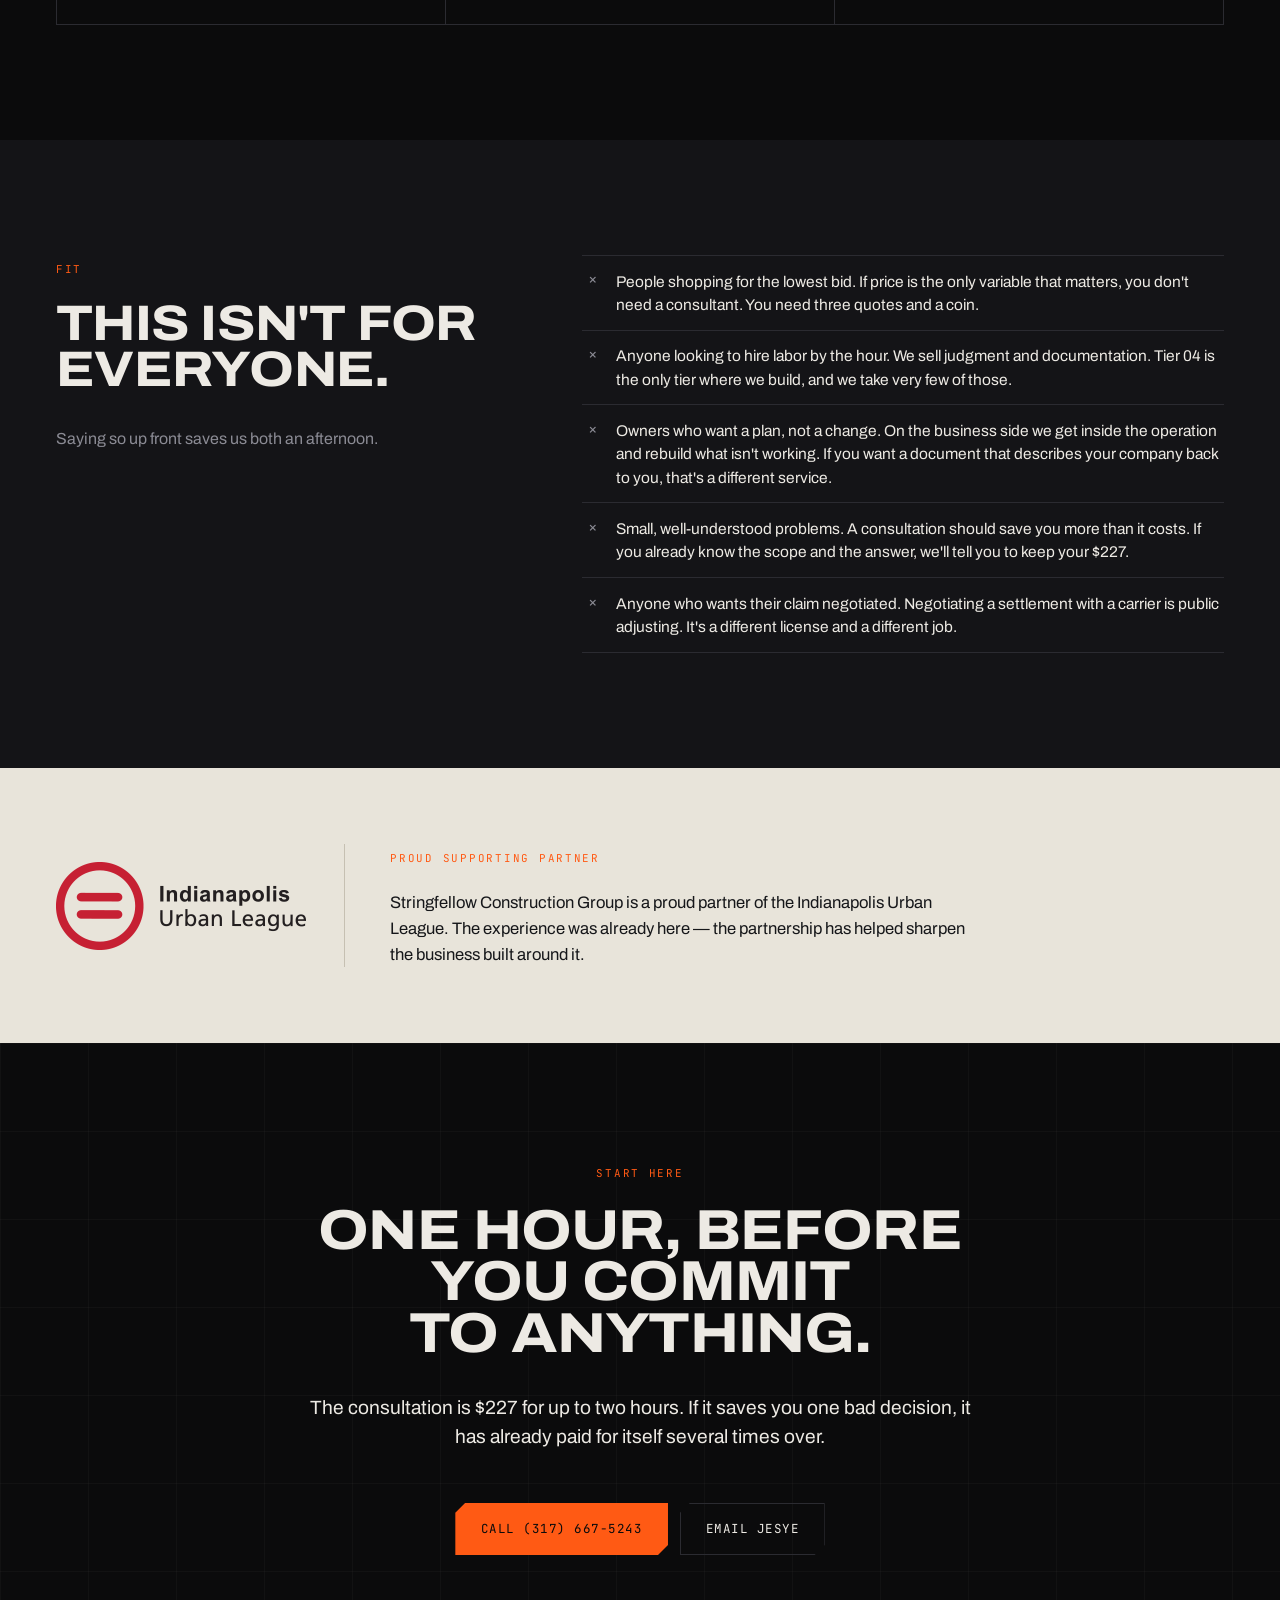
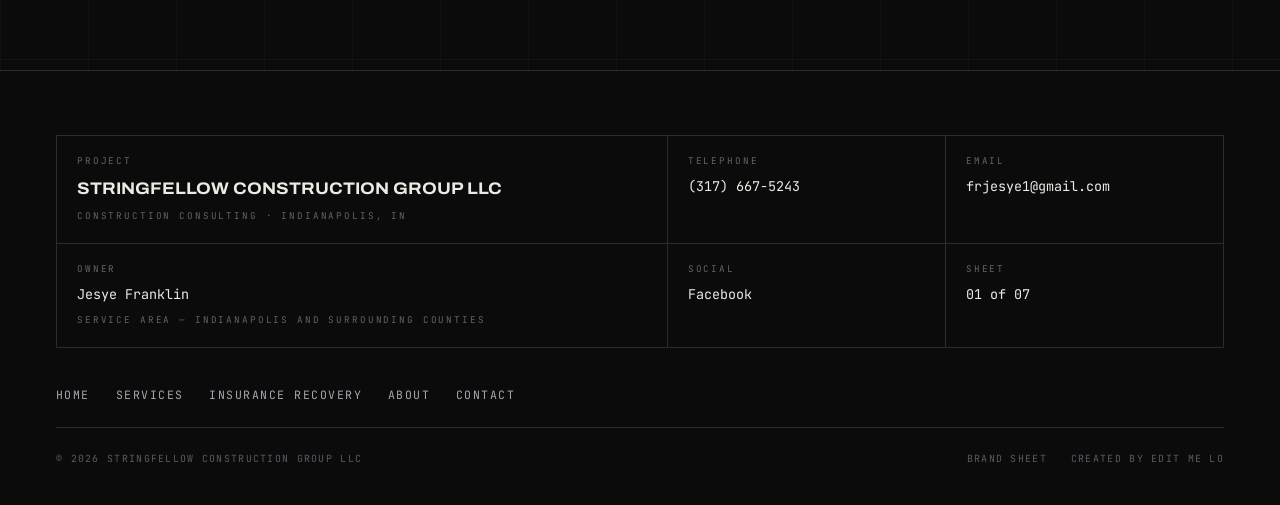
==== commit 75f44a66: "Split the site into Construction and Business tracks Two audiences under one brand, same four-tier s" ====
--- a/index.html
+++ b/index.html
@@ -3,15 +3,15 @@
 <head>
 <meta charset="utf-8">
 <meta name="viewport" content="width=device-width, initial-scale=1">
-<title>Stringfellow Construction Group LLC — Construction Consulting in Indianapolis</title>
-<meta name="description" content="Construction consulting for homeowners and property owners in Indianapolis. Estimate review, project planning, owner representation, and insurance recovery consulting. Consultations from $227.">
-<link rel="icon" href="favicon.svg" type="image/svg+xml">
+<title>Stringfellow Construction Group LLC — Construction &amp; Business Consulting, Indianapolis</title>
+<meta name="description" content="Construction and business consulting in Indianapolis. Estimate reviews, project planning, insurance claims and recovery for property owners; systems, bottlenecks and growth structure for business owners. Consultations from $227.">
+<link rel="icon" href="/favicon.svg" type="image/svg+xml">
 <link rel="preconnect" href="https://fonts.googleapis.com">
 <link rel="preconnect" href="https://fonts.gstatic.com" crossorigin>
 <link href="https://fonts.googleapis.com/css2?family=Archivo:wdth,wght@62..125,100..900&family=JetBrains+Mono:wght@400;500;700&display=swap" rel="stylesheet">
-<link rel="stylesheet" href="assets/css/site.css">
+<link rel="stylesheet" href="/assets/css/site.css">
 <meta property="og:title" content="Stringfellow Construction Group LLC">
-<meta property="og:description" content="Hire the expertise before you hire the contractor. Construction consulting, project planning, and insurance recovery for property owners in Indianapolis.">
+<meta property="og:description" content="Hire the experience before you need the rescue. Construction consulting for property owners and business consulting for owners, from Stringfellow in Indianapolis.">
 <meta property="og:type" content="website">
 </head>
 <body>
@@ -21,14 +21,14 @@
 <!-- Sheet strip: tells you which sheet of the set you're on -->
 <div class="sheet">
   <div class="wrap sheet__inner">
-    <span>Sheet 01 / 05 &nbsp;·&nbsp; Home</span>
+    <span>Sheet 01 / 07 &nbsp;·&nbsp; Home</span>
     <span class="sheet__hide">Indianapolis, IN</span>
   </div>
 </div>
 
 <header class="hdr">
   <div class="wrap hdr__inner">
-    <a class="brand" href="index.html" aria-label="Stringfellow Construction Group, home">
+    <a class="brand" href="/" aria-label="Stringfellow Construction Group, home">
       <svg class="brand__mark" viewBox="0 0 100 100" aria-hidden="true" focusable="false">
         <path d="M14 0 H100 V86 L86 100 H0 V14 Z" fill="#FF5A14"/>
         <g transform="translate(13 34) scale(0.336)" fill="none" stroke="#0B0B0C" stroke-width="14" stroke-linejoin="miter">
@@ -49,11 +49,30 @@
 
     <nav class="nav" id="nav" aria-label="Main">
       <ul class="nav__list">
-        <li><a class="nav__link" href="index.html" aria-current="page">Home</a></li>
-        <li><a class="nav__link" href="services.html">Services</a></li>
-        <li><a class="nav__link" href="insurance-recovery.html">Insurance Recovery</a></li>
-        <li><a class="nav__link" href="about.html">About</a></li>
-        <li><a class="nav__link" href="contact.html">Contact</a></li>
+        <li><a class="nav__link" href="/" aria-current="page">Home</a></li>
+        <li class="nav__has-menu">
+          <button class="nav__link nav__trigger" type="button" aria-expanded="false" aria-controls="svc-menu">
+            Services <span class="nav__caret" aria-hidden="true"></span>
+          </button>
+          <div class="nav__menu" id="svc-menu">
+            <div class="nav__group">
+              <p class="nav__grouph">Construction</p>
+              <ul>
+                <li><a class="nav__sub" href="/services">Services &amp; Pricing</a></li>
+                <li><a class="nav__sub" href="/insurance-recovery">Insurance &amp; Recovery</a></li>
+              </ul>
+            </div>
+            <div class="nav__group">
+              <p class="nav__grouph">Business</p>
+              <ul>
+                <li><a class="nav__sub" href="/business">Business Consulting</a></li>
+                <li><a class="nav__sub" href="/business/services">Services &amp; Pricing</a></li>
+              </ul>
+            </div>
+          </div>
+        </li>
+        <li><a class="nav__link" href="/about">About</a></li>
+        <li><a class="nav__link" href="/contact">Contact</a></li>
       </ul>
       <a class="btn btn--primary nav__cta" href="tel:+13176675243">Call (317) 667-5243</a>
     </nav>
@@ -61,64 +80,60 @@
 </header>
 
 <main id="main">
-
   <!-- ============ HERO ============ -->
   <section class="hero gridded">
     <div class="wrap">
-      <p class="label label--amber hero__eyebrow">Construction Consulting &nbsp;·&nbsp; <span style="white-space:nowrap">Indianapolis, IN</span></p>
+      <p class="label label--amber hero__eyebrow">Construction &amp; Business Consulting &nbsp;·&nbsp; <span style="white-space:nowrap">Indianapolis, IN</span></p>
 
       <h1 class="d1 hero__h1">
         <span class="ln"><span>Hire the</span></span>
-        <span class="ln"><span>expertise</span></span>
-        <span class="ln"><span>before you hire</span></span>
-        <span class="ln"><span>the contractor.</span></span>
+        <span class="ln"><span>experience</span></span>
+        <span class="ln"><span>before you need</span></span>
+        <span class="ln"><span>the rescue.</span></span>
       </h1>
 
       <p class="lede hero__lede">
-        Stringfellow Construction Group is a construction consulting practice. We help
-        homeowners and property owners make expensive decisions — reading the estimates,
-        planning the work, and finding what the insurance scope left out — with an
-        experienced advocate on their side of the table.
+        Stringfellow works with owners facing expensive decisions — on a property or
+        inside a business. The product is the same either way: experience, judgment,
+        and systems from someone who has done the work rather than read about it.
       </p>
 
-      <div class="btn-row hero__cta">
-        <a class="btn btn--primary" href="contact.html">Book a consultation — $227</a>
-        <a class="btn btn--ghost" href="tel:+13176675243">(317) 667-5243</a>
+      <!-- Two doors. Which problem walked in decides everything after this. -->
+      <div class="doors">
+        <a class="door" href="/services">
+          <span class="label label--amber">Track 01</span>
+          <span class="d3 door__t">Construction</span>
+          <span class="door__d">
+            Estimate reviews, second opinions, project planning, insurance claims, and
+            troubled jobs that need someone to sort them out.
+          </span>
+          <span class="door__who">For homeowners &amp; property owners</span>
+          <span class="door__go">
+            <span>Construction consulting <span aria-hidden="true">→</span></span>
+            <span class="door__from">From $227</span>
+          </span>
+        </a>
+
+        <a class="door" href="/business">
+          <span class="label label--amber">Track 02</span>
+          <span class="d3 door__t">Business</span>
+          <span class="door__d">
+            Systems, roles, pricing, and process — for the point where the business has
+            outgrown the way you've been running it.
+          </span>
+          <span class="door__who">For business owners</span>
+          <span class="door__go">
+            <span>Business consulting <span aria-hidden="true">→</span></span>
+            <span class="door__from">From $227</span>
+          </span>
+        </a>
       </div>
 
       <p class="hero__note">Two hours by phone, Zoom, or on site &nbsp;·&nbsp; You leave with a written summary</p>
-
-      <!-- The client journey is a real sequence, so it earns its numbering -->
-      <nav class="journey" aria-label="How clients progress">
-        <a class="journey__node" href="services.html#tier-01">
-          <span class="journey__num">01 / Consult</span>
-          <span class="journey__name">Get a straight answer</span>
-          <span class="journey__desc">Buy an hour of judgment before you buy anything else.</span>
-          <span class="journey__price">$227</span>
-        </a>
-        <a class="journey__node" href="services.html#tier-02">
-          <span class="journey__num">02 / Plan</span>
-          <span class="journey__name">Run your own project</span>
-          <span class="journey__desc">Be your own GC with an expert calling the sequence.</span>
-          <span class="journey__price">From $997</span>
-        </a>
-        <a class="journey__node" href="insurance-recovery.html">
-          <span class="journey__num">03 / Recover</span>
-          <span class="journey__name">Fix the claim first</span>
-          <span class="journey__desc">Find what the carrier's estimate left out.</span>
-          <span class="journey__price">From $497</span>
-        </a>
-        <a class="journey__node" href="services.html#tier-04">
-          <span class="journey__num">04 / Build</span>
-          <span class="journey__name">Hand it over</span>
-          <span class="journey__desc">Full management and execution. Selective by design.</span>
-          <span class="journey__price">$10,000 minimum</span>
-        </a>
-      </nav>
-    </div>
-  </section>
-
-  <!-- ============ THE FOUR QUESTIONS ============ -->
+    </div>
+  </section>
+
+  <!-- ============ THE FOUR QUESTIONS — two per track ============ -->
   <section class="band band--ink2">
     <div class="wrap">
       <p class="label label--amber reveal">The calls we get</p>
@@ -130,44 +145,42 @@
           <p class="qgrid__a">We read estimates for a living. Bring three bids and we'll tell you which one is priced honestly and which one is missing half the scope.</p>
         </div>
         <div class="qgrid__cell reveal">
-          <p class="qgrid__q">“Is this contractor telling me the truth?”</p>
-          <p class="qgrid__a">Second opinions, in writing. If the work being recommended isn't necessary, you'll know before you sign anything.</p>
-        </div>
-        <div class="qgrid__cell reveal">
-          <p class="qgrid__q">“Can I do this myself?”</p>
-          <p class="qgrid__a">Sometimes yes. We'll tell you which parts you can handle, which parts need a licensed trade, and where doing it yourself gets expensive.</p>
-        </div>
-        <div class="qgrid__cell reveal">
           <p class="qgrid__q">“Why did insurance deny that?”</p>
           <p class="qgrid__a">A denied line item usually means missing documentation or an unaccounted code requirement — not a closed case.</p>
         </div>
+        <div class="qgrid__cell reveal">
+          <p class="qgrid__q">“Why am I the answer to every question?”</p>
+          <p class="qgrid__a">When nothing moves without the owner, that's rarely a people problem. It's a systems problem, and systems can be built.</p>
+        </div>
+        <div class="qgrid__cell reveal">
+          <p class="qgrid__q">“Sales are up. Why isn't profit?”</p>
+          <p class="qgrid__a">Growth exposes weak pricing and loose job costing. We find where the money is actually going before you sell another job at the same rate.</p>
+        </div>
       </div>
 
       <p class="lede mt-3 reveal">
-        If you've said one of these out loud, you don't need a contractor yet.
+        Whichever one you asked, you don't need to hire anybody yet.
         <strong class="amber">You need an hour.</strong>
       </p>
     </div>
   </section>
 
-  <!-- ============ TIER LADDER ============ -->
+  <!-- ============ THE TWO LADDERS ============ -->
   <section class="band band--ink" id="services">
     <div class="wrap">
       <div class="cols cols--aside">
         <div>
-          <p class="label label--amber">Services</p>
-          <h2 class="d2 mt-1">Four ways<br>to work<br>together.</h2>
+          <p class="label label--amber">The structure</p>
+          <h2 class="d2 mt-1">One idea,<br>two tracks.</h2>
         </div>
         <div>
           <p class="lede">
-            Most clients start at Tier 01 and stop there. That is deliberate. The
-            consultation exists to give you what you actually need, not to move you up
-            a ladder.
+            Both sides run on the same four steps, and both start in the same place — a
+            two-hour consultation for $227. Most clients stop there. That is deliberate.
           </p>
           <p class="body-muted mt-2">
-            Construction doesn't happen until Tier 04, and Tier 04 is the smallest part
-            of this business on purpose. What we sell is judgment, documentation, and
-            risk reduction. The building is optional.
+            The engagement gets bigger only when the problem requires it. Nobody gets
+            moved up a ladder because the ladder exists.
           </p>
         </div>
       </div>
@@ -175,109 +188,98 @@
       <div class="dim mt-4" role="presentation" aria-hidden="true">
         <i class="dim__tick"></i>
         <span class="dim__line dim__line--l"></span>
-        <span class="dim__label">Client progression — 01 through 04</span>
+        <span class="dim__label">Same four steps — different vocabulary</span>
         <span class="dim__line dim__line--r"></span>
         <i class="dim__tick"></i>
       </div>
 
-      <div class="tiers mt-3">
-
-        <article class="tier reveal">
-          <p class="tier__num">01</p>
-          <div>
-            <h3 class="d4 tier__name">Construction Consultation</h3>
-            <p class="tier__purpose">You buy knowledge, not construction. Two hours to review one project and tell you exactly where you stand.</p>
-          </div>
-          <p class="tier__for">Second opinions / Estimate review / Buying a house / DIY guidance / Feasibility</p>
-          <div class="tier__inv">
-            <span class="tier__amount">$227</span>
-            <span class="tier__unit">Initial, up to 2 hours</span>
-            <a class="tlink" href="services.html#tier-01">Details <span aria-hidden="true">→</span></a>
-          </div>
-        </article>
-
-        <article class="tier reveal">
-          <p class="tier__num">02</p>
-          <div>
-            <h3 class="d4 tier__name">Project Planning &amp; Owner Representation</h3>
-            <p class="tier__purpose">Be your own general contractor, with someone experienced calling the sequence, reviewing the bids, and holding the schedule.</p>
-          </div>
-          <p class="tier__for">Kitchens / Additions / Whole-house / Pole barns / Garages / New builds</p>
-          <div class="tier__inv">
-            <span class="tier__amount">From $997</span>
-            <span class="tier__unit">By project size</span>
-            <a class="tlink" href="services.html#tier-02">Details <span aria-hidden="true">→</span></a>
-          </div>
-        </article>
-
-        <article class="tier reveal">
-          <p class="tier__num">03</p>
-          <div>
-            <h3 class="d4 tier__name">Insurance &amp; Property Recovery</h3>
-            <p class="tier__purpose">Understand what your property actually needs before repairs begin — and what the carrier's estimate left out.</p>
-          </div>
-          <p class="tier__for">Fire / Water / Wind / Vehicle impact / Structural failure / Disputes</p>
-          <div class="tier__inv">
-            <span class="tier__amount">From $497</span>
-            <span class="tier__unit">Claim review</span>
-            <a class="tlink" href="insurance-recovery.html">Details <span aria-hidden="true">→</span></a>
-          </div>
-        </article>
-
-        <article class="tier reveal">
-          <p class="tier__num">04</p>
-          <div>
-            <h3 class="d4 tier__name">Construction Management &amp; Selective Execution</h3>
-            <p class="tier__purpose">Complete management and execution, start to finish. Intentionally selective — a small number of these each year.</p>
-          </div>
-          <p class="tier__for">Premium remodels / Insurance-funded rebuilds / Repeat clients</p>
-          <div class="tier__inv">
-            <span class="tier__amount">$10,000 min.</span>
-            <span class="tier__unit">10–15% management fee</span>
-            <a class="tlink" href="services.html#tier-04">Details <span aria-hidden="true">→</span></a>
-          </div>
-        </article>
-
-      </div>
-    </div>
-  </section>
-
-  <!-- ============ INSURANCE SPOTLIGHT ============ -->
+      <div class="ladders mt-3">
+
+        <div class="reveal">
+          <div class="ladder__head">
+            <h3 class="d3">Construction</h3>
+            <a class="tlink" href="/services">All tiers &amp; pricing <span aria-hidden="true">→</span></a>
+          </div>
+          <div class="rung">
+            <span class="rung__n">01</span>
+            <span class="rung__t">Consult</span>
+            <span class="rung__d">Expert construction guidance before you make the decision.</span>
+          </div>
+          <div class="rung">
+            <span class="rung__n">02</span>
+            <span class="rung__t">Plan</span>
+            <span class="rung__d">Scope, budgets, schedules, documentation.</span>
+          </div>
+          <div class="rung">
+            <span class="rung__n">03</span>
+            <span class="rung__t">Recover</span>
+            <span class="rung__d">Insurance claims, troubled projects, disputes, overruns. <a class="tlink" href="/insurance-recovery">Detail <span aria-hidden="true">→</span></a></span>
+          </div>
+          <div class="rung">
+            <span class="rung__n">04</span>
+            <span class="rung__t">Build</span>
+            <span class="rung__d">Full construction and project management.</span>
+          </div>
+        </div>
+
+        <div class="reveal">
+          <div class="ladder__head">
+            <h3 class="d3">Business</h3>
+            <a class="tlink" href="/business/services">All tiers &amp; pricing <span aria-hidden="true">→</span></a>
+          </div>
+          <div class="rung">
+            <span class="rung__n">01</span>
+            <span class="rung__t">Consult</span>
+            <span class="rung__d">Experienced business guidance before you make the decision.</span>
+          </div>
+          <div class="rung">
+            <span class="rung__n">02</span>
+            <span class="rung__t">Build the system</span>
+            <span class="rung__d">Roles, processes, pricing, scheduling, accountability.</span>
+          </div>
+          <div class="rung">
+            <span class="rung__n">03</span>
+            <span class="rung__t">Fix the bottleneck</span>
+            <span class="rung__d">Operational problems, owner overload, process breakdowns.</span>
+          </div>
+          <div class="rung">
+            <span class="rung__n">04</span>
+            <span class="rung__t">Scale</span>
+            <span class="rung__d">Implementation, management structure, growth systems.</span>
+          </div>
+        </div>
+
+      </div>
+    </div>
+  </section>
+
+  <!-- ============ THE THESIS ============ -->
   <section class="band band--amber">
     <div class="wrap">
-      <p class="label">Tier 03 &nbsp;·&nbsp; Insurance &amp; Property Recovery</p>
-      <h2 class="d2 mt-1 max-46">Don't leave thousands of dollars on the table.</h2>
+      <p class="label">The premise</p>
+      <h2 class="d2 mt-1 max-46">Experience is the product.</h2>
 
       <div class="cols cols--2 mt-3">
         <div class="stack">
           <p class="lede">
-            After a fire, a flood, a storm, or a vehicle through the front of the
-            building, the first estimate you receive is a starting position — not a
-            final answer.
+            Stringfellow isn't here to explain how construction or business works from a
+            textbook. It's here to solve real problems for people who are already in one.
           </p>
           <p>
-            Missing scope, unaccounted code requirements, and undocumented damage are
-            normal. They are also worth real money. We review what you were sent, walk
-            the property, read the photographs, and write down what's actually required
-            to put the building back.
-          </p>
-        </div>
-
+            Sometimes that's a two-hour conversation. Sometimes it's rebuilding a single
+            process. Sometimes it's restructuring an entire operation for its next stage
+            of growth.
+          </p>
+        </div>
         <div class="stack">
-          <ul class="list-rule">
-            <li><span class="list-rule__k">Claim Review</span><span class="list-rule__v">$497</span></li>
-            <li><span class="list-rule__k">Complete Claim Strategy</span><span class="list-rule__v">$1,997</span></li>
-            <li><span class="list-rule__k">Premium Representation</span><span class="list-rule__v">$3,500–$7,500+</span></li>
-          </ul>
-          <div class="boundary">
-            <span class="label">Scope of service</span>
-            <p class="mt-1">
-              We provide documentation, estimating, planning, and owner representation.
-              <strong>We are not public adjusters and we do not negotiate your claim
-              with your carrier.</strong>
-            </p>
-          </div>
-          <a class="btn btn--primary" href="insurance-recovery.html">How claim review works</a>
+          <p class="lede"><strong>The engagement gets bigger only when the problem requires it.</strong></p>
+          <p>
+            That's the whole business model. You are buying judgment and documentation,
+            not hours. If two hours is genuinely all you need, that's what you'll be sold.
+          </p>
+          <div class="btn-row mt-1">
+            <a class="btn btn--primary" href="/contact">Book a consultation — $227</a>
+          </div>
         </div>
       </div>
     </div>
@@ -293,21 +295,33 @@
         </div>
         <div>
           <p class="lede">
-            Every engagement produces something you can hold, hand to a contractor, or
-            take to your carrier. That is the whole difference between advice and
-            consulting.
-          </p>
-          <ul class="list-spec checks mt-2">
+            Every engagement produces something you can hold, hand to a contractor,
+            take to your carrier, or put in front of your team. That is the whole
+            difference between advice and consulting.
+          </p>
+
+          <p class="label mt-3">On the construction side</p>
+          <ul class="list-spec checks mt-1">
             <li>Written findings and recommendations</li>
             <li>Budget range with the reasoning behind it</li>
-            <li>Recommended sequence of work</li>
             <li>Scope of work you can hand to bidders</li>
             <li>Material list and specifications</li>
-            <li>Trade schedule and inspection schedule</li>
-            <li>Contractor bid review and recommendations</li>
+            <li>Trade and inspection schedule</li>
+            <li>Contractor bid review</li>
+            <li>Permit and inspection guidance</li>
             <li>Written risk assessment</li>
-            <li>Permit and inspection guidance</li>
-            <li>Project notebook</li>
+          </ul>
+
+          <p class="label mt-3">On the business side</p>
+          <ul class="list-spec checks mt-1">
+            <li>Written diagnosis of the actual bottleneck</li>
+            <li>Roles and responsibilities, defined</li>
+            <li>Standard operating procedures</li>
+            <li>Scheduling and workflow design</li>
+            <li>Pricing and job-costing procedure</li>
+            <li>Accountability and reporting structure</li>
+            <li>Chain of command and authority</li>
+            <li>Implementation sequence</li>
           </ul>
         </div>
       </div>
@@ -326,12 +340,12 @@
           <p class="step__d">Tell us what you're facing in a couple of sentences. We'll say whether a consultation is the right starting point — and we'll say so if it isn't.</p>
         </div>
         <div class="step reveal">
-          <h3 class="d4 step__t">Two hours on your project</h3>
-          <p class="step__d">Phone, Zoom, or on site. We go through the documents, the estimates, the photographs, and the property, and answer everything you ask.</p>
+          <h3 class="d4 step__t">Two hours on your problem</h3>
+          <p class="step__d">Phone, Zoom, or on site. We go through whatever is relevant — estimates, photographs, the property, the numbers, the org chart — and answer everything you ask.</p>
         </div>
         <div class="step reveal">
           <h3 class="d4 step__t">You get it in writing</h3>
-          <p class="step__d">A written summary: findings, budget range, concerns, and a recommended sequence. What you do with it from there is entirely up to you.</p>
+          <p class="step__d">A written summary: findings, concerns, costs where they apply, and a recommended sequence. What you do with it from there is entirely up to you.</p>
         </div>
       </div>
     </div>
@@ -350,7 +364,8 @@
           <ul class="notfor">
             <li><strong>People shopping for the lowest bid.</strong> If price is the only variable that matters, you don't need a consultant. You need three quotes and a coin.</li>
             <li><strong>Anyone looking to hire labor by the hour.</strong> We sell judgment and documentation. Tier 04 is the only tier where we build, and we take very few of those.</li>
-            <li><strong>Small, well-understood projects.</strong> A consultation should save you more than it costs. If your project is simple and you already know the scope, we'll tell you to keep your $227.</li>
+            <li><strong>Owners who want a plan, not a change.</strong> On the business side we get inside the operation and rebuild what isn't working. If you want a document that describes your company back to you, that's a different service.</li>
+            <li><strong>Small, well-understood problems.</strong> A consultation should save you more than it costs. If you already know the scope and the answer, we'll tell you to keep your $227.</li>
             <li><strong>Anyone who wants their claim negotiated.</strong> Negotiating a settlement with a carrier is public adjusting. It's a different license and a different job.</li>
           </ul>
         </div>
@@ -362,14 +377,14 @@
   <section class="band band--bone band--tight">
     <div class="wrap">
       <div class="partner reveal">
-        <img class="partner__mark" src="assets/img/urban-league-logo.png"
+        <img class="partner__mark" src="/assets/img/urban-league-logo.png"
              alt="Indianapolis Urban League" width="250" height="88" loading="lazy">
         <div class="partner__body">
           <p class="label label--amber">Proud supporting partner</p>
           <p class="partner__txt mt-1">
             Stringfellow Construction Group is a proud partner of the Indianapolis Urban
-            League. The construction experience was already here — the partnership has
-            helped sharpen the business built around it.
+            League. The experience was already here — the partnership has helped sharpen
+            the business built around it.
           </p>
         </div>
       </div>
@@ -380,7 +395,7 @@
   <section class="band band--ink gridded">
     <div class="wrap center">
       <p class="label label--amber">Start here</p>
-      <h2 class="d2 mt-1 max-20ch">One hour, before you sign anything.</h2>
+      <h2 class="d2 mt-1 max-20ch">One hour, before you commit to anything.</h2>
       <p class="lede mt-2">
         The consultation is $227 for up to two hours. If it saves you one bad decision,
         it has already paid for itself several times over.
@@ -423,28 +438,28 @@
       </div>
       <div class="tblock__cell">
         <span class="tblock__k">Sheet</span>
-        <span class="tblock__v">01 of 05</span>
+        <span class="tblock__v">01 of 07</span>
       </div>
     </div>
 
     <nav class="foot__nav" aria-label="Footer">
-      <a class="foot__link" href="index.html">Home</a>
-      <a class="foot__link" href="services.html">Services</a>
-      <a class="foot__link" href="insurance-recovery.html">Insurance Recovery</a>
-      <a class="foot__link" href="about.html">About</a>
-      <a class="foot__link" href="contact.html">Contact</a>
+      <a class="foot__link" href="/">Home</a>
+      <a class="foot__link" href="/services">Services</a>
+      <a class="foot__link" href="/insurance-recovery">Insurance Recovery</a>
+      <a class="foot__link" href="/about">About</a>
+      <a class="foot__link" href="/contact">Contact</a>
     </nav>
 
     <div class="foot__legal">
       <span>© <span data-year>2026</span> Stringfellow Construction Group LLC</span>
       <span class="foot__meta">
-        <a href="brand.html">Brand sheet</a>
+        <a href="/brand">Brand sheet</a>
         <a href="https://www.editmelo.com/" target="_blank" rel="noopener">Created by Edit Me Lo</a>
       </span>
     </div>
   </div>
 </footer>
 
-<script src="assets/js/site.js" defer></script>
+<script src="/assets/js/site.js" defer></script>
 </body>
 </html>
--- a/assets/css/site.css
+++ b/assets/css/site.css
@@ -419,6 +419,8 @@
   overflow: hidden;
   text-overflow: ellipsis;
 }
+
+.sheet__track { color: var(--amber); }
 
 @media (max-width: 760px) {
   .sheet__hide { display: none; }
@@ -558,6 +560,134 @@
   .nav__cta { margin-top: 1.4rem; width: 100%; justify-content: center; }
 }
 
+/* ---------- 9b. Services dropdown ---------- */
+/* Two labelled columns so the tracks read as peers of each other,
+   not as siblings of a single page. */
+
+.nav__has-menu { position: relative; }
+
+.nav__trigger {
+  display: inline-flex;
+  align-items: center;
+  gap: .45rem;
+  background: none;
+  border: 0;
+  cursor: pointer;
+  font-family: var(--mono);
+  font-size: .72rem;
+  font-weight: 500;
+  letter-spacing: .13em;
+  text-transform: uppercase;
+  color: #A6A6AF;
+  padding-block: 6px;
+  transition: color .2s var(--ease);
+}
+.nav__trigger:hover,
+.nav__trigger[aria-expanded='true'] { color: var(--fg); }
+
+.nav__caret {
+  width: 7px;
+  height: 7px;
+  border-right: 1.5px solid currentColor;
+  border-bottom: 1.5px solid currentColor;
+  transform: translateY(-2px) rotate(45deg);
+  transition: transform .24s var(--ease);
+}
+.nav__trigger[aria-expanded='true'] .nav__caret { transform: translateY(1px) rotate(-135deg); }
+
+/* Track indicator when you are inside one of the two tracks */
+.nav__trigger[data-track]::after {
+  content: '';
+  position: absolute;
+  left: 0;
+  bottom: 0;
+  width: 100%;
+  height: 2px;
+  background: var(--amber);
+}
+
+.nav__menu {
+  position: absolute;
+  top: calc(100% + 14px);
+  left: -20px;
+  z-index: 95;
+  display: grid;
+  grid-template-columns: repeat(2, minmax(190px, 1fr));
+  gap: 1px;
+  background: var(--line);
+  border: 1px solid var(--line);
+  box-shadow: 0 24px 60px rgba(0, 0, 0, .55);
+  opacity: 0;
+  visibility: hidden;
+  transform: translateY(-8px);
+  transition: opacity .2s var(--ease), transform .2s var(--ease), visibility .2s;
+}
+
+.nav__menu[data-open='true'] { opacity: 1; visibility: visible; transform: none; }
+
+/* Hover is a desktop enhancement only, layered over the click behaviour */
+@media (hover: hover) and (min-width: 1021px) {
+  .nav__has-menu:hover .nav__menu,
+  .nav__has-menu:focus-within .nav__menu {
+    opacity: 1;
+    visibility: visible;
+    transform: none;
+  }
+}
+
+.nav__group { background: var(--ink); padding: 1.15rem 1.3rem 1.3rem; }
+
+.nav__grouph {
+  font-family: var(--mono);
+  font-size: .58rem;
+  letter-spacing: .2em;
+  text-transform: uppercase;
+  color: var(--amber);
+  margin-bottom: .9rem;
+}
+
+.nav__sub {
+  display: block;
+  padding: .5rem 0;
+  font-family: var(--body);
+  font-size: .92rem;
+  font-variation-settings: 'wdth' 100, 'wght' 500;
+  text-decoration: none;
+  color: #C8C8D0;
+  white-space: nowrap;
+  transition: color .18s var(--ease), transform .18s var(--ease);
+}
+.nav__sub:hover { color: var(--amber); transform: translateX(3px); }
+.nav__sub[aria-current='page'] { color: var(--fg); }
+.nav__sub[aria-current='page']::before {
+  content: '';
+  display: inline-block;
+  width: 6px;
+  height: 6px;
+  margin-right: .5rem;
+  background: var(--amber);
+  vertical-align: middle;
+}
+
+@media (max-width: 1020px) {
+  .nav__has-menu { position: static; }
+  .nav__trigger { display: none; }
+  .nav__menu {
+    position: static;
+    opacity: 1;
+    visibility: visible;
+    transform: none;
+    display: block;
+    border: 0;
+    box-shadow: none;
+    background: transparent;
+  }
+  .nav__group { padding: 1.1rem 0 .4rem; background: transparent; }
+  .nav__group + .nav__group { border-top: 1px solid var(--line); }
+  .nav__sub { padding: .78rem 0; font-size: .95rem; }
+  .nav__trigger[data-track]::after { display: none; }
+}
+
 /* ---------- 10. Hero ---------- */
 
 .hero {
@@ -667,6 +797,121 @@
   font-variant-numeric: tabular-nums;
   color: var(--fg);
 }
+
+/* ---------- 10b. Two doors ---------- */
+/* The home hero's fork. Construction or Business, chosen before anything else. */
+
+.doors {
+  display: grid;
+  gap: 1px;
+  background: var(--rule);
+  border: 1px solid var(--rule);
+  margin-top: clamp(36px, 5vw, 64px);
+}
+
+@media (min-width: 820px) { .doors { grid-template-columns: 1fr 1fr; } }
+
+.door {
+  position: relative;
+  display: flex;
+  flex-direction: column;
+  gap: .9rem;
+  background: var(--surface);
+  padding: clamp(26px, 3.2vw, 44px);
+  min-height: 250px;
+  text-decoration: none;
+  transition: background .24s var(--ease);
+}
+
+.door:hover { background: var(--surface-2); }
+
+.door::before {
+  content: '';
+  position: absolute;
+  top: -1px;
+  left: 0;
+  width: 0;
+  height: 2px;
+  background: var(--amber);
+  transition: width .42s var(--ease);
+}
+.door:hover::before,
+.door:focus-visible::before { width: 100%; }
+
+.door__t { margin-top: .2rem; }
+
+.door__d { color: var(--fg-muted); font-size: .95rem; line-height: 1.5; }
+
+.door__who {
+  font-family: var(--mono);
+  font-size: .66rem;
+  letter-spacing: .14em;
+  text-transform: uppercase;
+  color: var(--fg-muted);
+}
+
+.door__go {
+  margin-top: auto;
+  padding-top: 1.2rem;
+  display: flex;
+  align-items: baseline;
+  justify-content: space-between;
+  gap: 1rem;
+  border-top: 1px solid var(--rule);
+  font-family: var(--mono);
+  font-size: .72rem;
+  letter-spacing: .12em;
+  text-transform: uppercase;
+  color: var(--amber);
+}
+
+.door__from { color: var(--fg); font-variant-numeric: tabular-nums; }
+
+/* ---------- 10c. Paired ladders ---------- */
+/* Both tracks side by side so the shared four-tier logic is visible at a glance. */
+
+.ladders { display: grid; gap: clamp(36px, 4.5vw, 64px); }
+
+@media (min-width: 940px) { .ladders { grid-template-columns: 1fr 1fr; } }
+
+.ladder__head {
+  display: flex;
+  align-items: baseline;
+  justify-content: space-between;
+  gap: 1rem;
+  flex-wrap: wrap;
+  padding-bottom: 1rem;
+  border-bottom: 1px solid var(--amber);
+}
+
+.rung {
+  display: grid;
+  grid-template-columns: 44px minmax(0, 1fr);
+  gap: .3rem 1rem;
+  padding-block: 1.05rem;
+  border-bottom: 1px solid var(--rule);
+}
+
+.rung__n {
+  grid-row: span 2;
+  font-family: var(--mono);
+  font-size: .92rem;
+  font-weight: 500;
+  font-variant-numeric: tabular-nums;
+  color: var(--amber);
+  padding-top: .1rem;
+}
+
+.rung__t {
+  font-family: var(--display);
+  font-variation-settings: 'wdth' 106, 'wght' 700;
+  font-size: 1.02rem;
+  text-transform: uppercase;
+  letter-spacing: -.005em;
+  line-height: 1.1;
+}
+
+.rung__d { font-size: .89rem; color: var(--fg-muted); line-height: 1.45; }
 
 /* ---------- 11. Question grid ---------- */
 
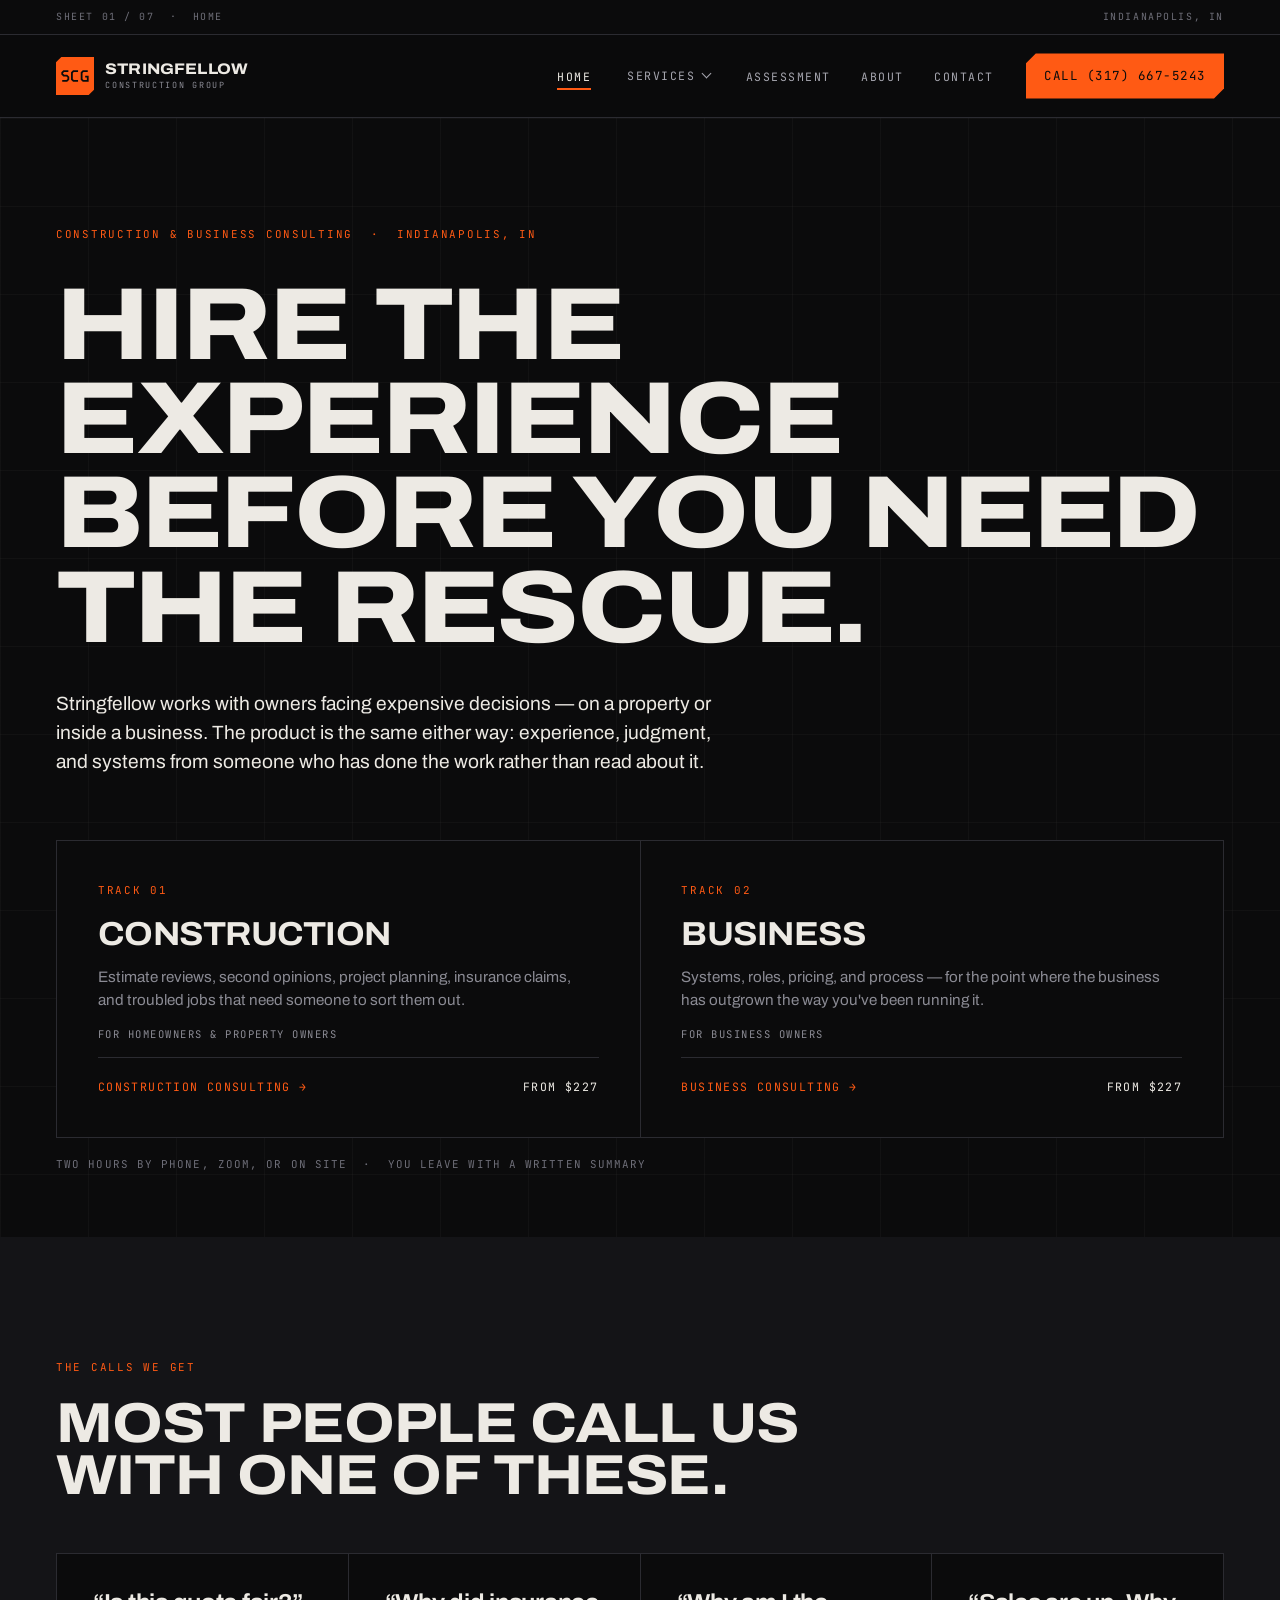
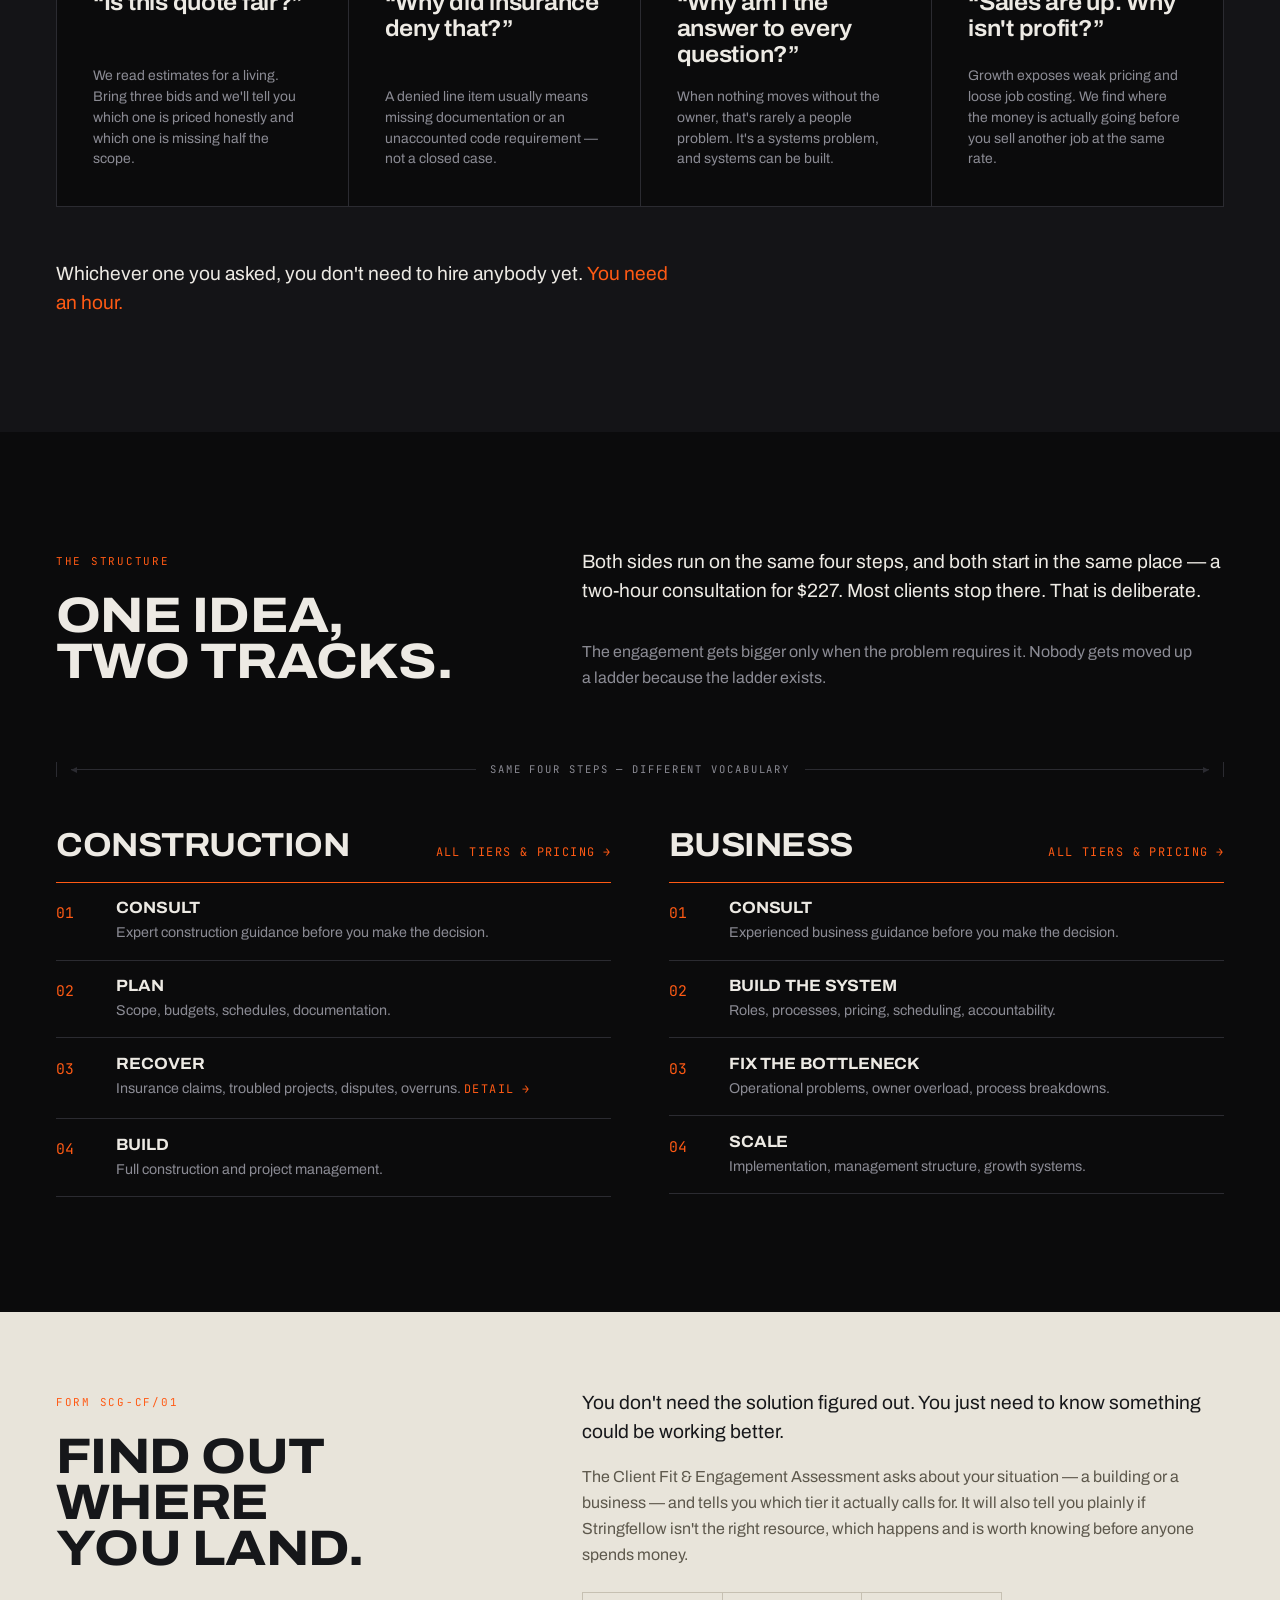
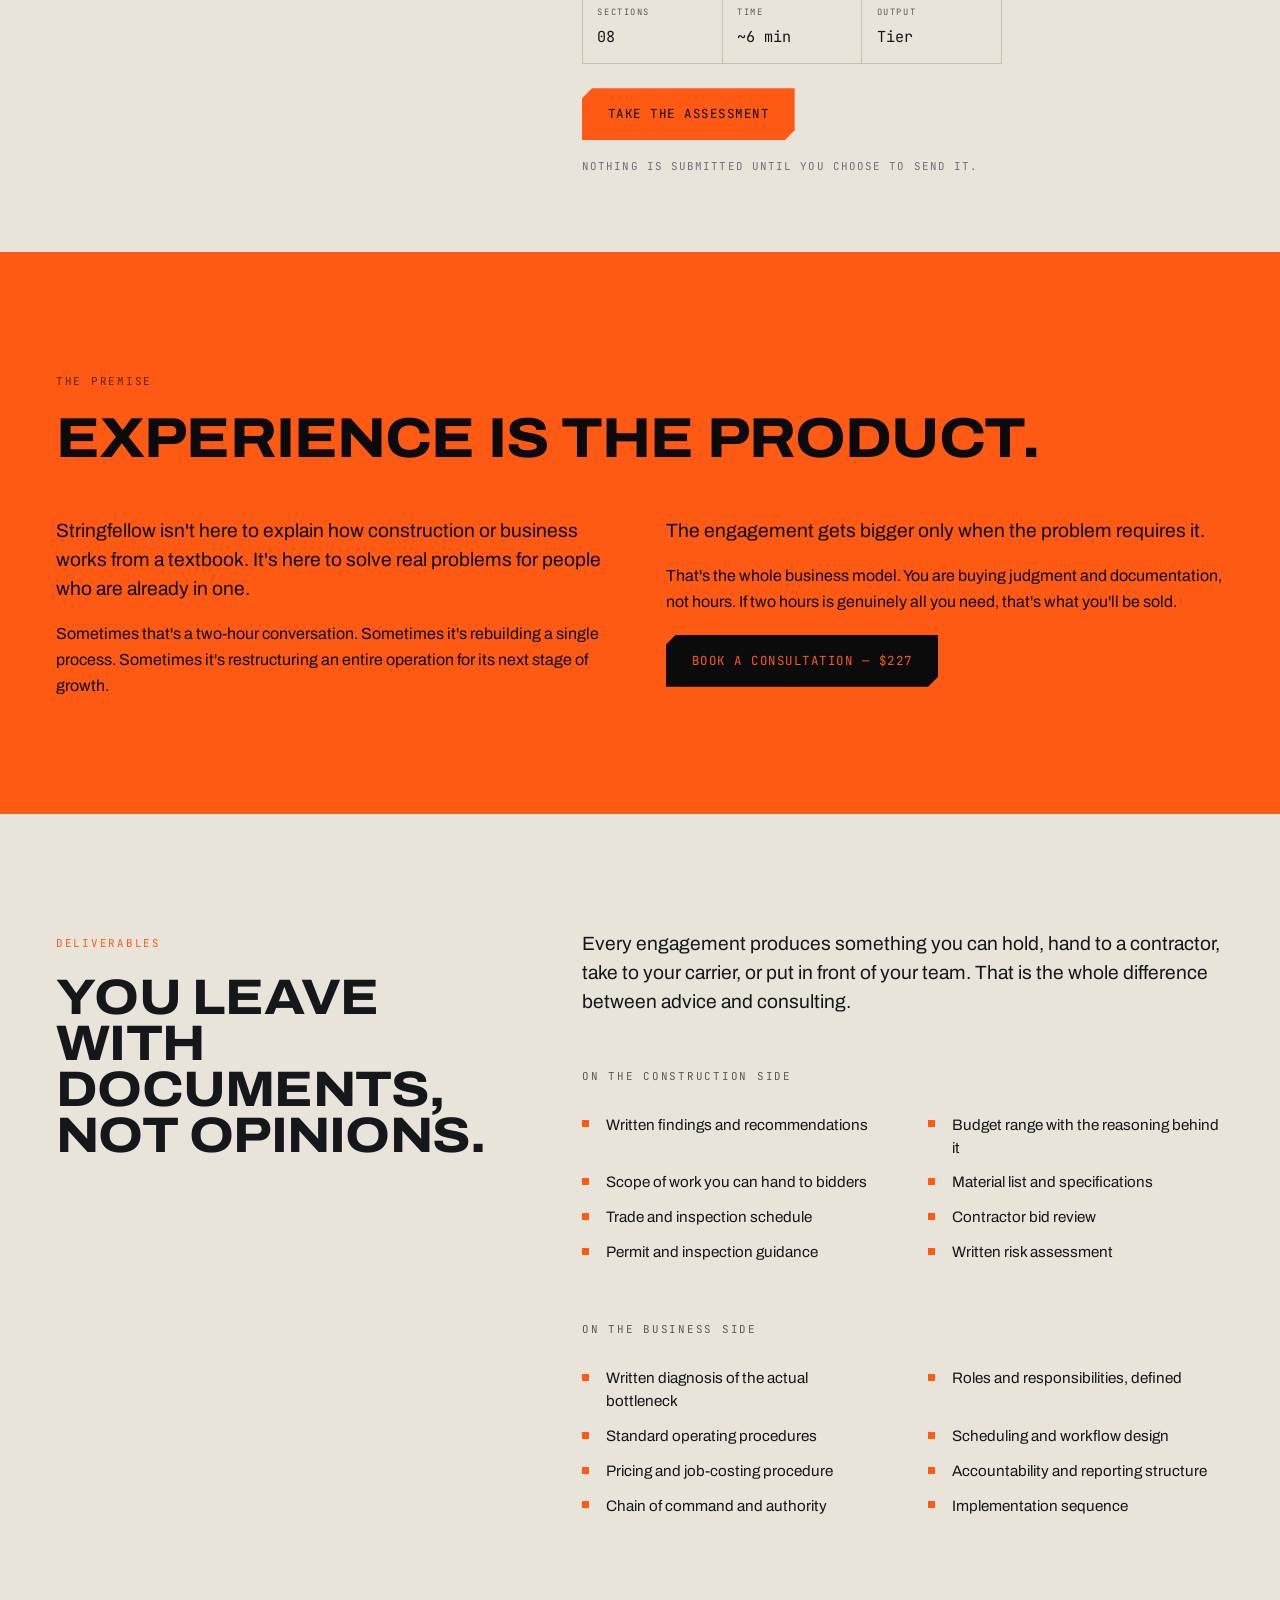
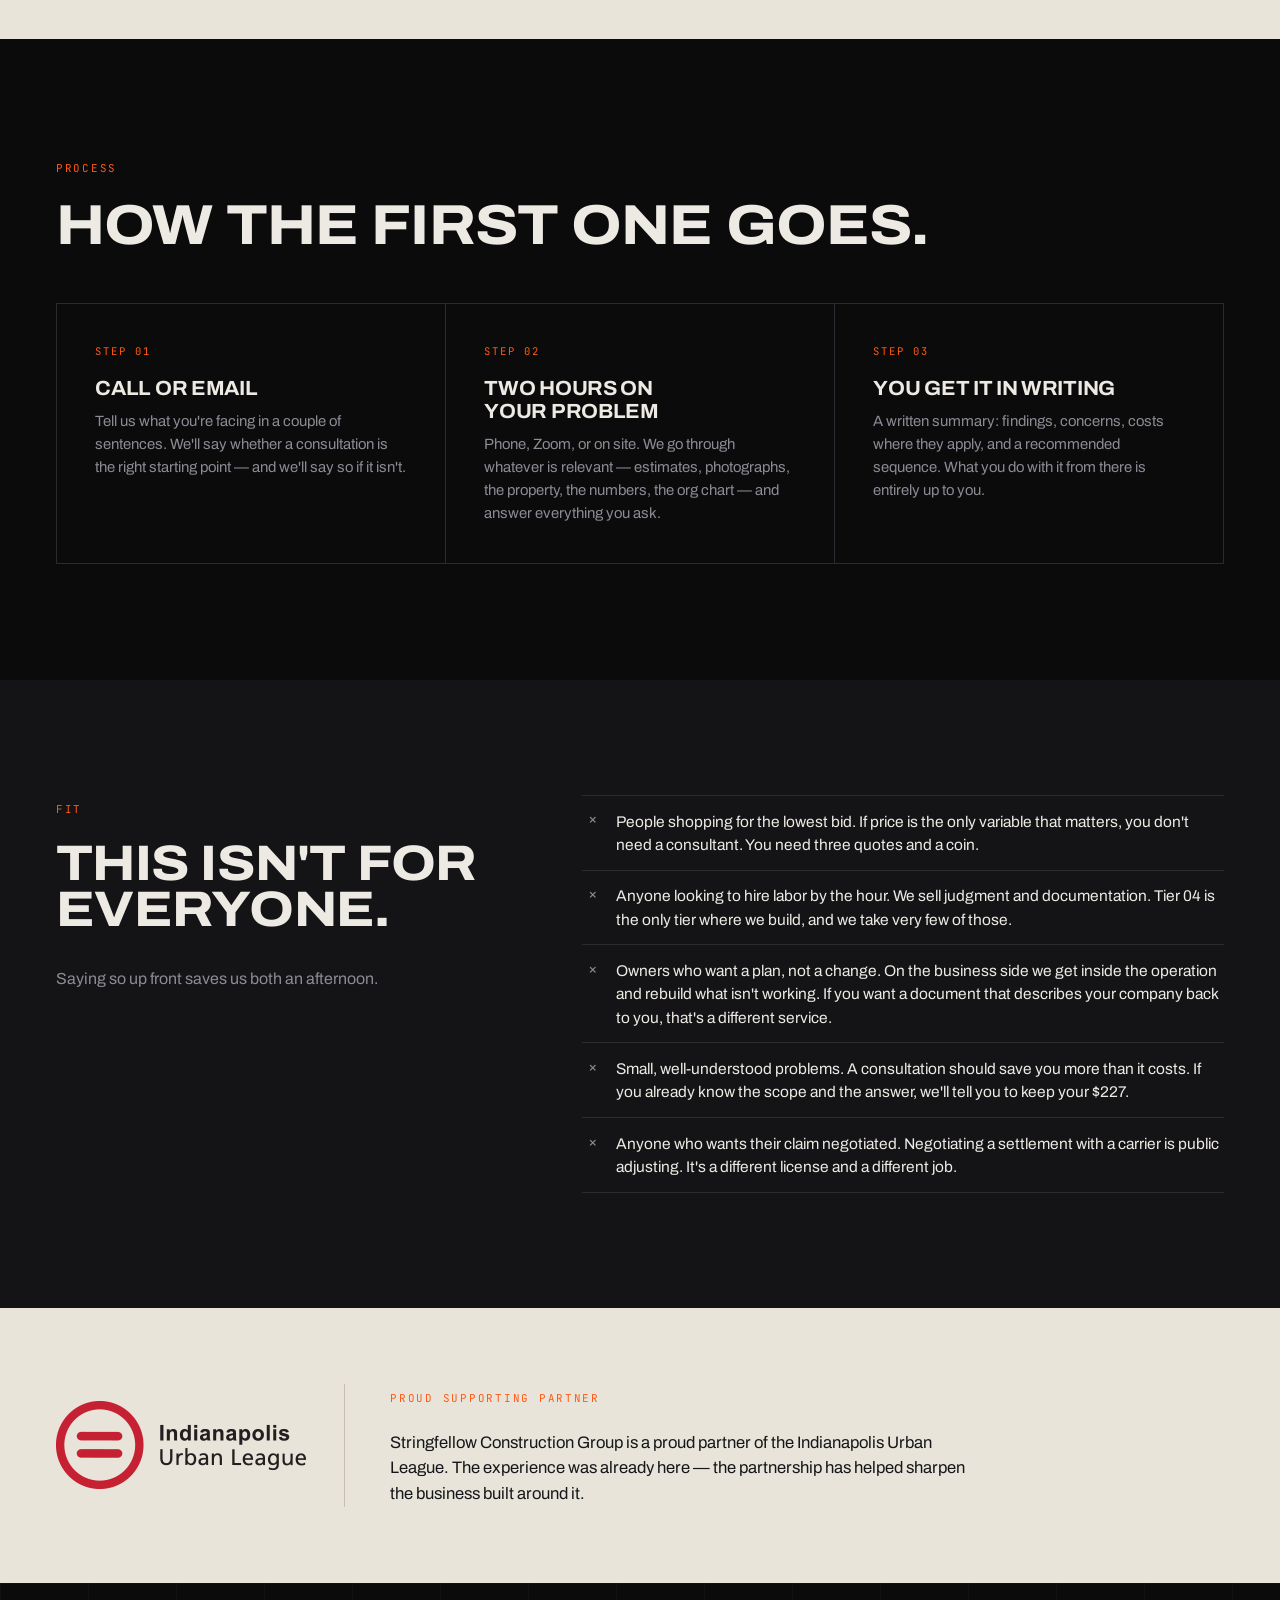
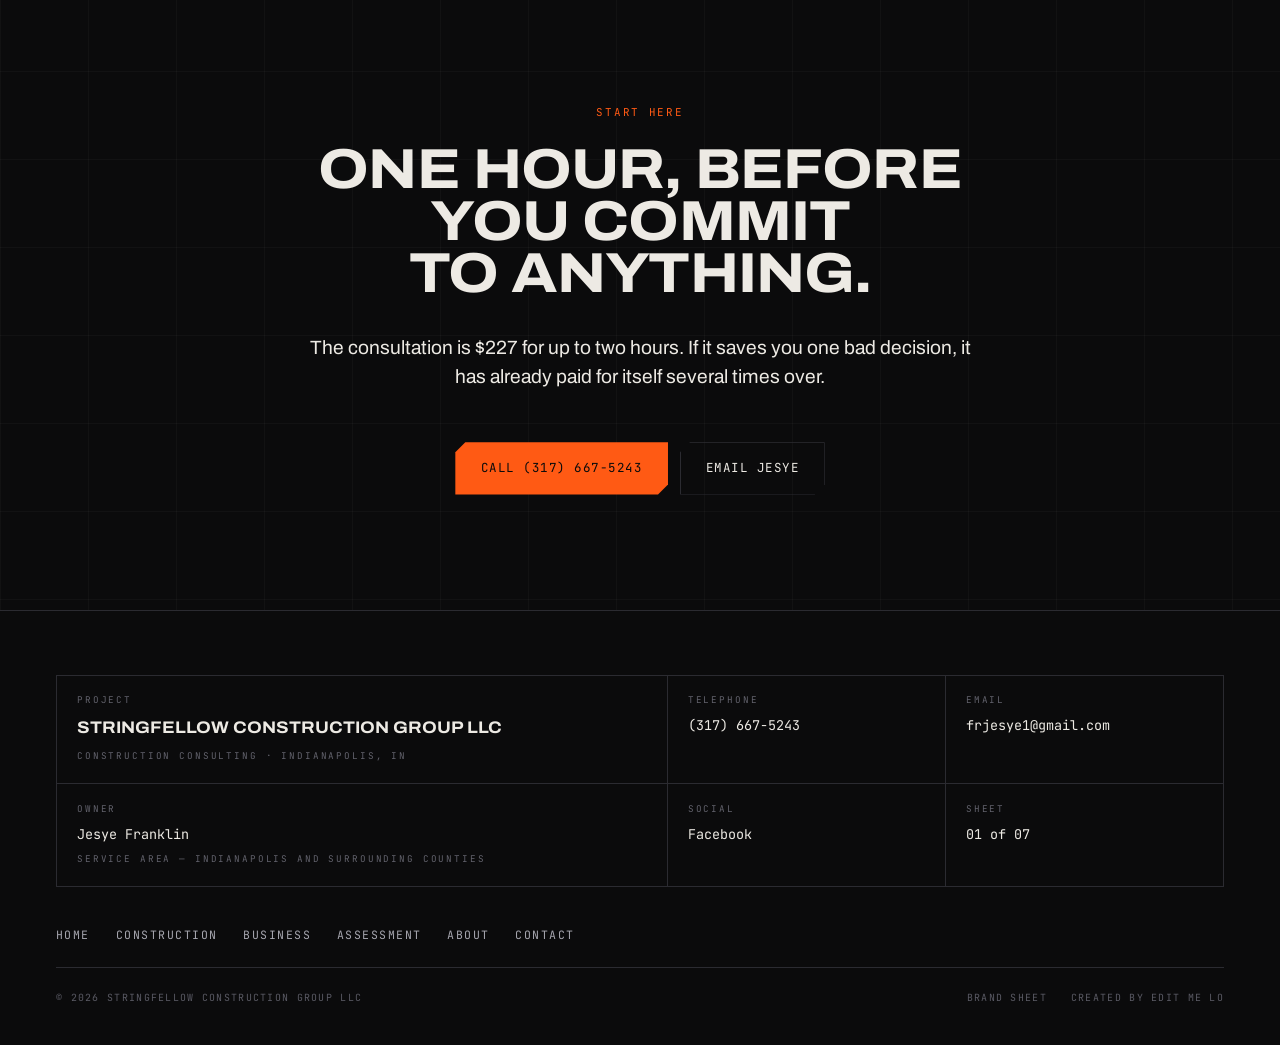
==== commit ba7df95c: "Add the Client Fit & Engagement Assessment Jesye's eight-section assessment, as a page and as a prom" ====
--- a/index.html
+++ b/index.html
@@ -71,6 +71,7 @@
             </div>
           </div>
         </li>
+        <li><a class="nav__link" href="/assessment">Assessment</a></li>
         <li><a class="nav__link" href="/about">About</a></li>
         <li><a class="nav__link" href="/contact">Contact</a></li>
       </ul>
@@ -253,6 +254,39 @@
     </div>
   </section>
 
+  <!-- ============ ASSESSMENT ============ -->
+  <section class="band band--bone band--tight">
+    <div class="wrap">
+      <div class="cols cols--aside">
+        <div>
+          <p class="label label--amber">Form SCG-CF/01</p>
+          <h2 class="d2 mt-1">Find out where you land.</h2>
+        </div>
+        <div class="stack">
+          <p class="lede">
+            You don't need the solution figured out. You just need to know something
+            could be working better.
+          </p>
+          <p class="body-muted">
+            The Client Fit &amp; Engagement Assessment asks about your situation — a
+            building or a business — and tells you which tier it actually calls for.
+            It will also tell you plainly if Stringfellow isn't the right resource,
+            which happens and is worth knowing before anyone spends money.
+          </p>
+          <div class="ap__facts" style="max-width:420px">
+            <div class="ap__fact"><span class="ap__fk">Sections</span><span class="ap__fv">08</span></div>
+            <div class="ap__fact"><span class="ap__fk">Time</span><span class="ap__fv">~6 min</span></div>
+            <div class="ap__fact"><span class="ap__fk">Output</span><span class="ap__fv">Tier</span></div>
+          </div>
+          <div class="btn-row">
+            <a class="btn btn--primary" href="/assessment">Take the assessment</a>
+          </div>
+          <p class="hero__note">Nothing is submitted until you choose to send it.</p>
+        </div>
+      </div>
+    </div>
+  </section>
+
   <!-- ============ THE THESIS ============ -->
   <section class="band band--amber">
     <div class="wrap">
@@ -444,8 +478,9 @@
 
     <nav class="foot__nav" aria-label="Footer">
       <a class="foot__link" href="/">Home</a>
-      <a class="foot__link" href="/services">Services</a>
-      <a class="foot__link" href="/insurance-recovery">Insurance Recovery</a>
+      <a class="foot__link" href="/services">Construction</a>
+      <a class="foot__link" href="/business">Business</a>
+      <a class="foot__link" href="/assessment">Assessment</a>
       <a class="foot__link" href="/about">About</a>
       <a class="foot__link" href="/contact">Contact</a>
     </nav>
--- a/assets/css/site.css
+++ b/assets/css/site.css
@@ -1514,6 +1514,123 @@
   color: var(--amber);
 }
 
+/* ---------- 19b. Assessment prompt ---------- */
+/* Injected by site.js three seconds in. Dismissal is remembered, so it
+   asks once and then leaves people alone. */
+
+.ap {
+  position: fixed;
+  inset: 0;
+  z-index: 200;
+  display: grid;
+  place-items: end center;
+  padding: var(--gutter);
+  background: rgba(11, 11, 12, .82);
+  backdrop-filter: blur(6px);
+  -webkit-backdrop-filter: blur(6px);
+  opacity: 0;
+  visibility: hidden;
+  transition: opacity .32s var(--ease), visibility .32s;
+}
+
+@media (min-width: 700px) { .ap { place-items: center; } }
+
+.ap[data-open='true'] { opacity: 1; visibility: visible; }
+
+.ap__panel {
+  --chamfer-ap: 18px;
+  position: relative;
+  width: 100%;
+  max-width: 540px;
+  background: var(--ink-2);
+  border: 1px solid var(--line);
+  padding: clamp(28px, 4vw, 44px);
+  transform: translateY(16px);
+  transition: transform .38s var(--ease);
+  clip-path: polygon(
+    var(--chamfer-ap) 0, 100% 0,
+    100% calc(100% - var(--chamfer-ap)), calc(100% - var(--chamfer-ap)) 100%,
+    0 100%, 0 var(--chamfer-ap)
+  );
+}
+
+.ap[data-open='true'] .ap__panel { transform: none; }
+
+.ap__close {
+  position: absolute;
+  top: 10px;
+  right: 10px;
+  width: 40px;
+  height: 40px;
+  display: grid;
+  place-items: center;
+  background: transparent;
+  border: 0;
+  cursor: pointer;
+  color: var(--fg-muted);
+  font-family: var(--mono);
+  font-size: 1.05rem;
+  line-height: 1;
+  transition: color .2s var(--ease);
+}
+.ap__close:hover { color: var(--amber); }
+
+.ap__meta {
+  display: flex;
+  align-items: center;
+  gap: .8rem;
+  margin-bottom: 1.2rem;
+}
+.ap__meta .ap__bar { width: 26px; height: 2px; background: var(--amber); flex: none; }
+
+.ap__h { margin-bottom: .9rem; }
+
+.ap__d { color: var(--fg-muted); font-size: .96rem; line-height: 1.55; }
+
+/* Surface-aware, because this block is reused on the bone band on the home page */
+.ap__facts {
+  display: flex;
+  gap: 1px;
+  background: var(--rule);
+  border: 1px solid var(--rule);
+  margin: 1.5rem 0;
+}
+.ap__fact {
+  flex: 1 1 0;
+  background: var(--surface);
+  padding: .8rem .9rem;
+  min-width: 0;
+}
+.ap__fk {
+  display: block;
+  font-family: var(--mono);
+  font-size: .55rem;
+  letter-spacing: .18em;
+  text-transform: uppercase;
+  color: var(--fg-muted);
+  margin-bottom: .3rem;
+}
+.ap__fv {
+  font-family: var(--mono);
+  font-size: .95rem;
+  font-weight: 500;
+  font-variant-numeric: tabular-nums;
+}
+
+.ap__note {
+  margin-top: 1.1rem;
+  font-family: var(--mono);
+  font-size: .6rem;
+  letter-spacing: .13em;
+  text-transform: uppercase;
+  color: #63636D;
+}
+
+@media (prefers-reduced-motion: reduce) {
+  .ap, .ap__panel { transition: none; }
+  .ap__panel { transform: none; }
+}
+
 /* ---------- 20. Motion ---------- */
 
 .reveal {
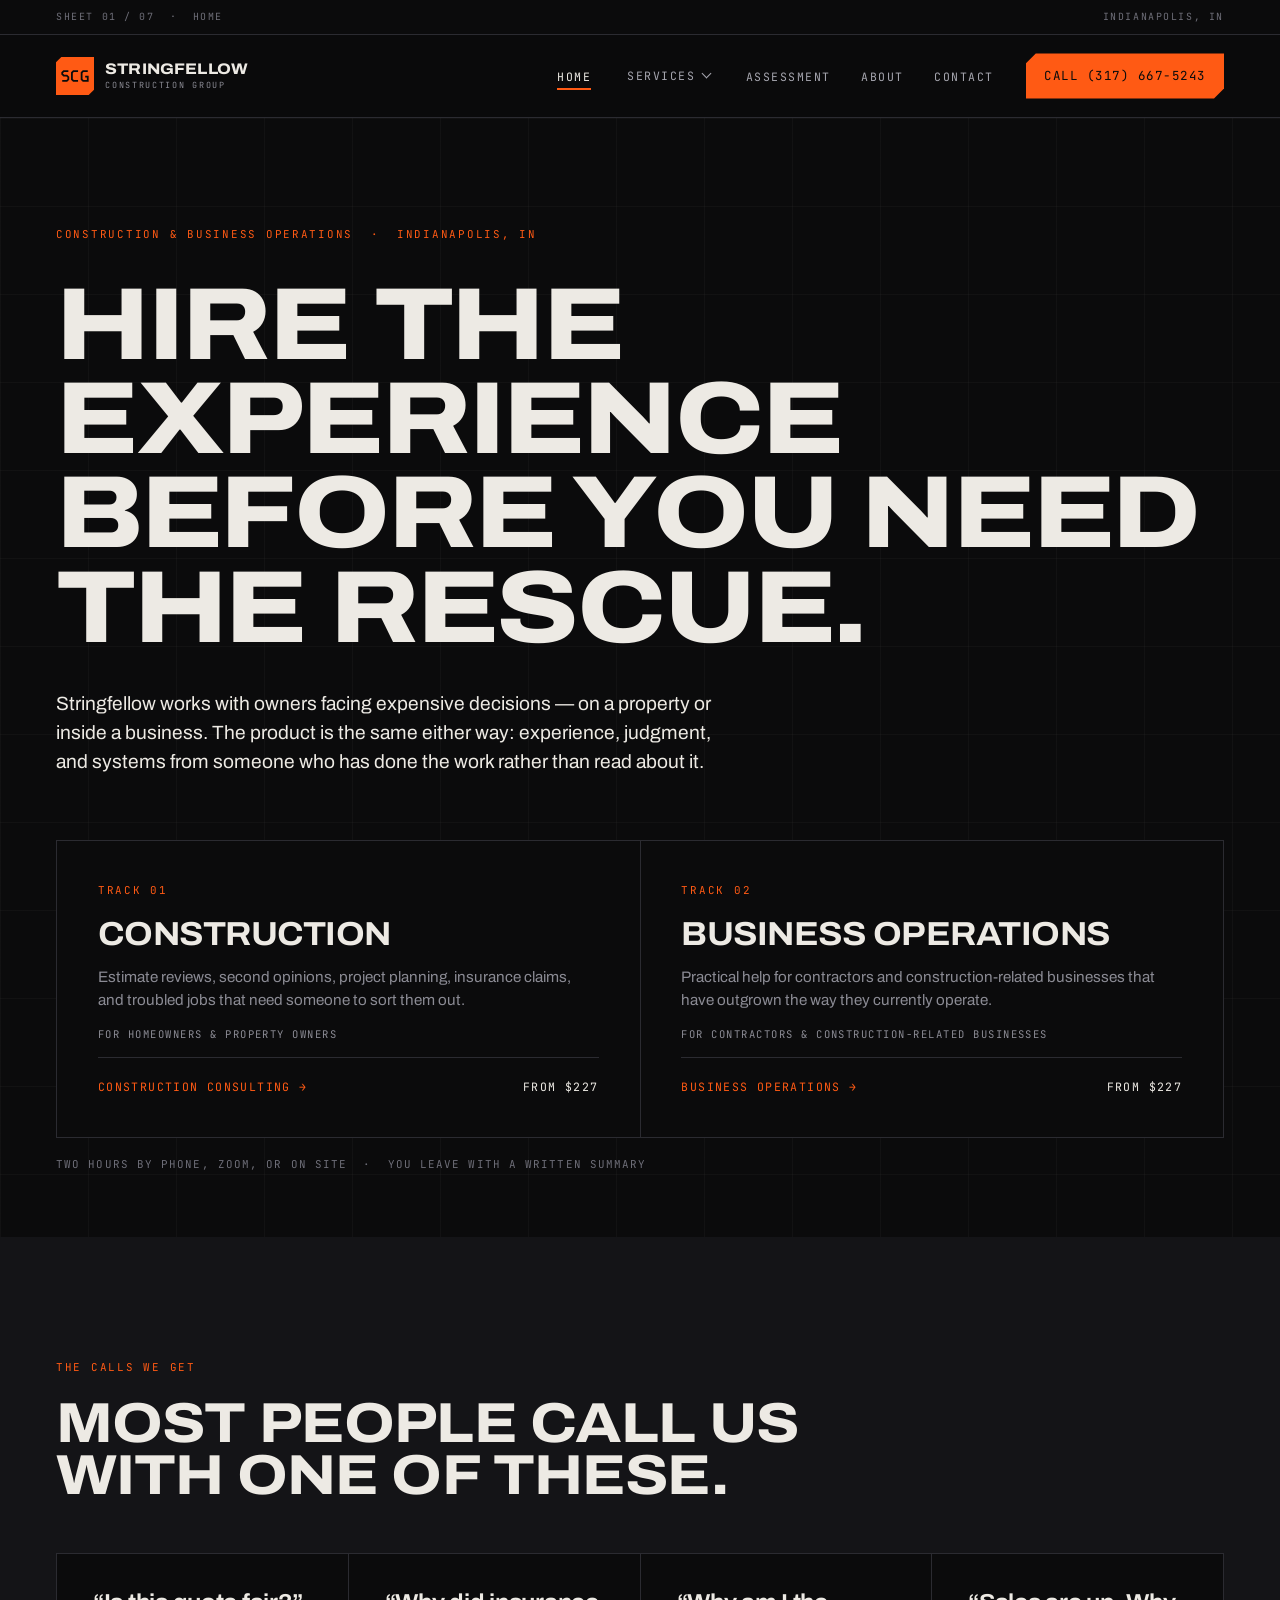
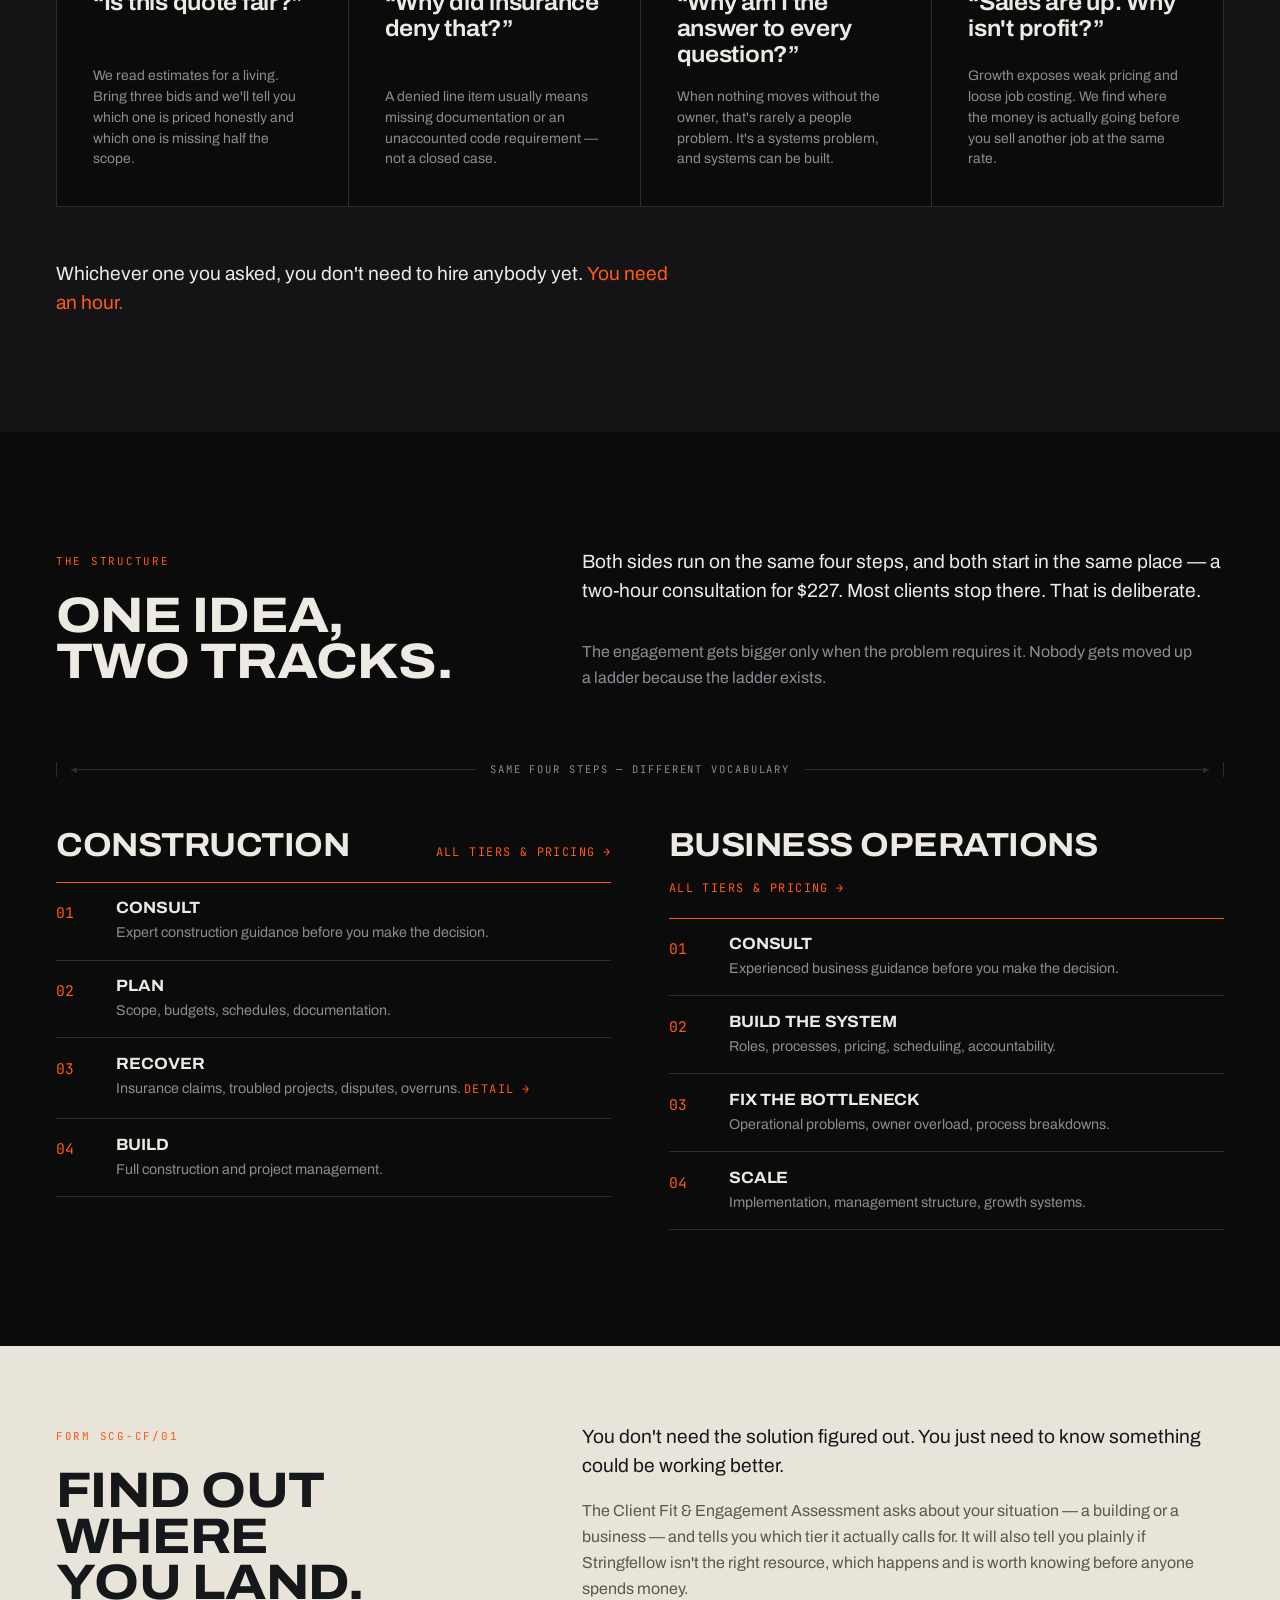
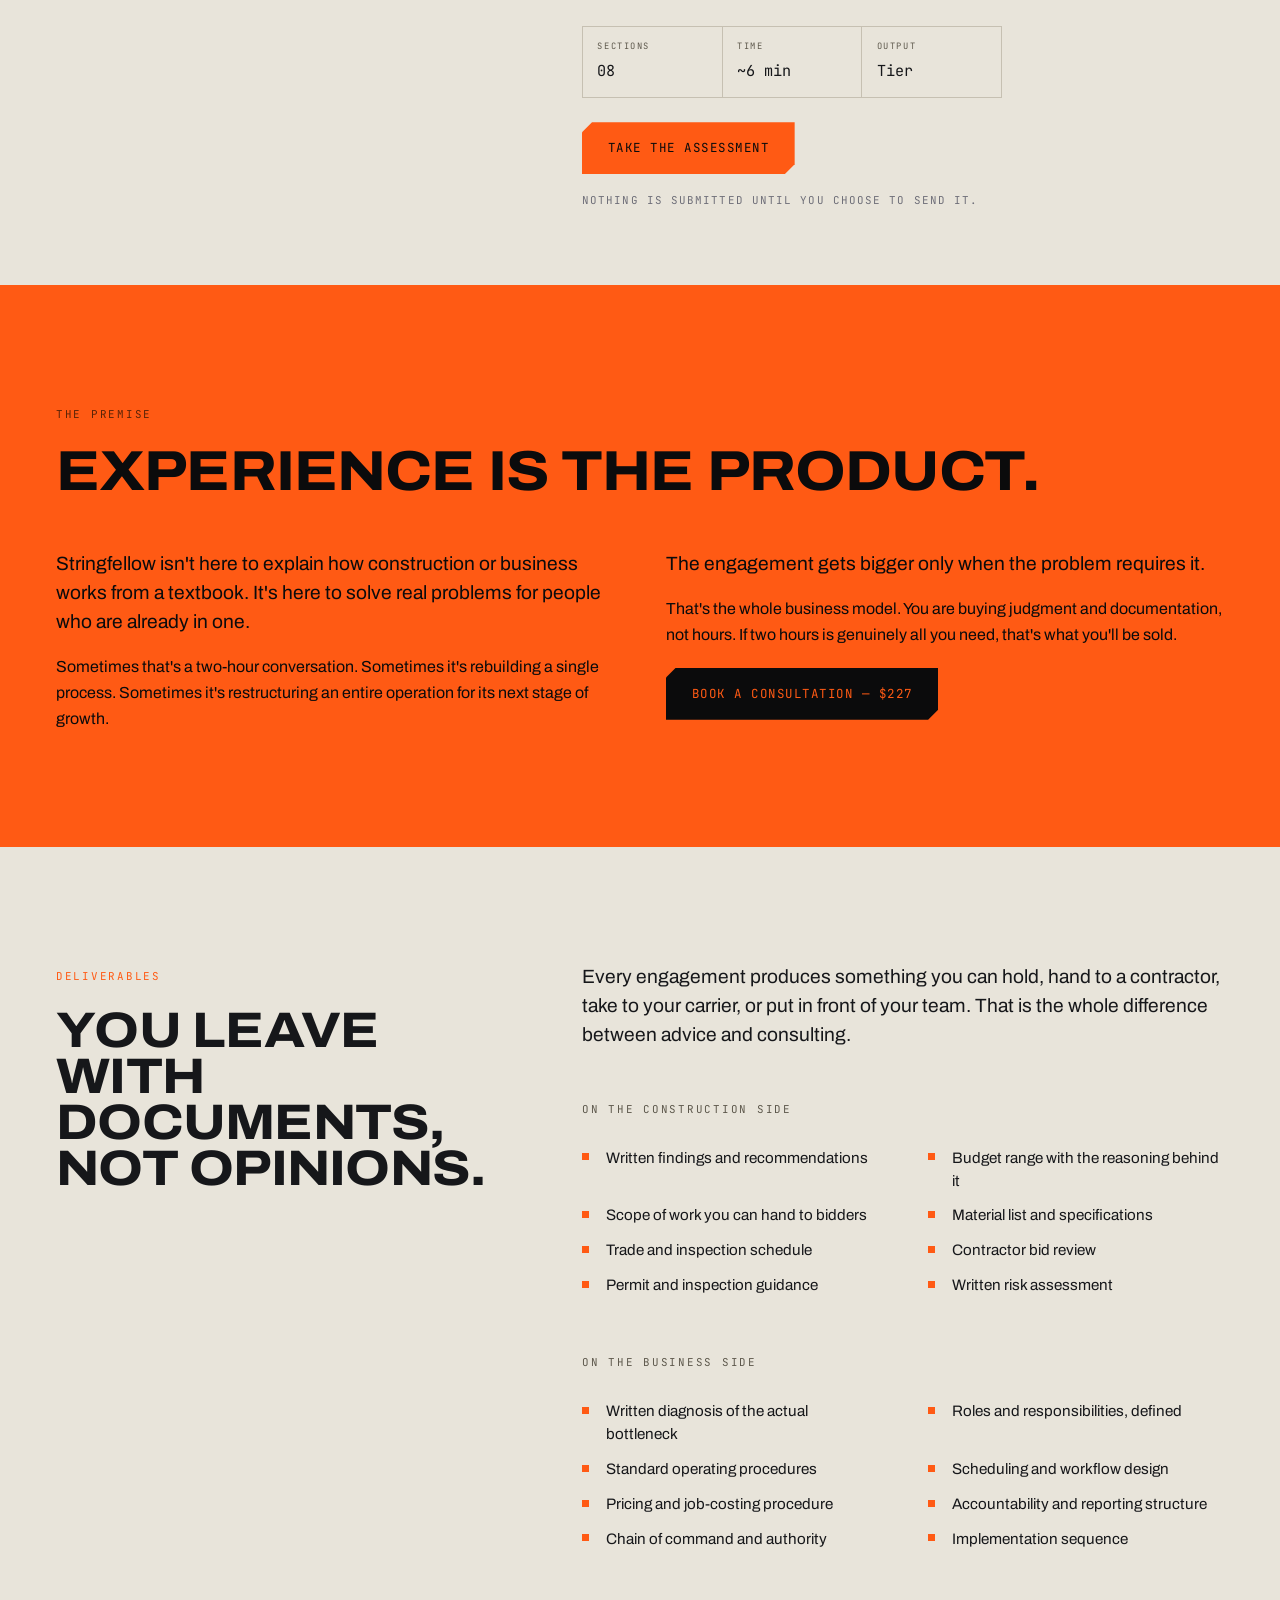
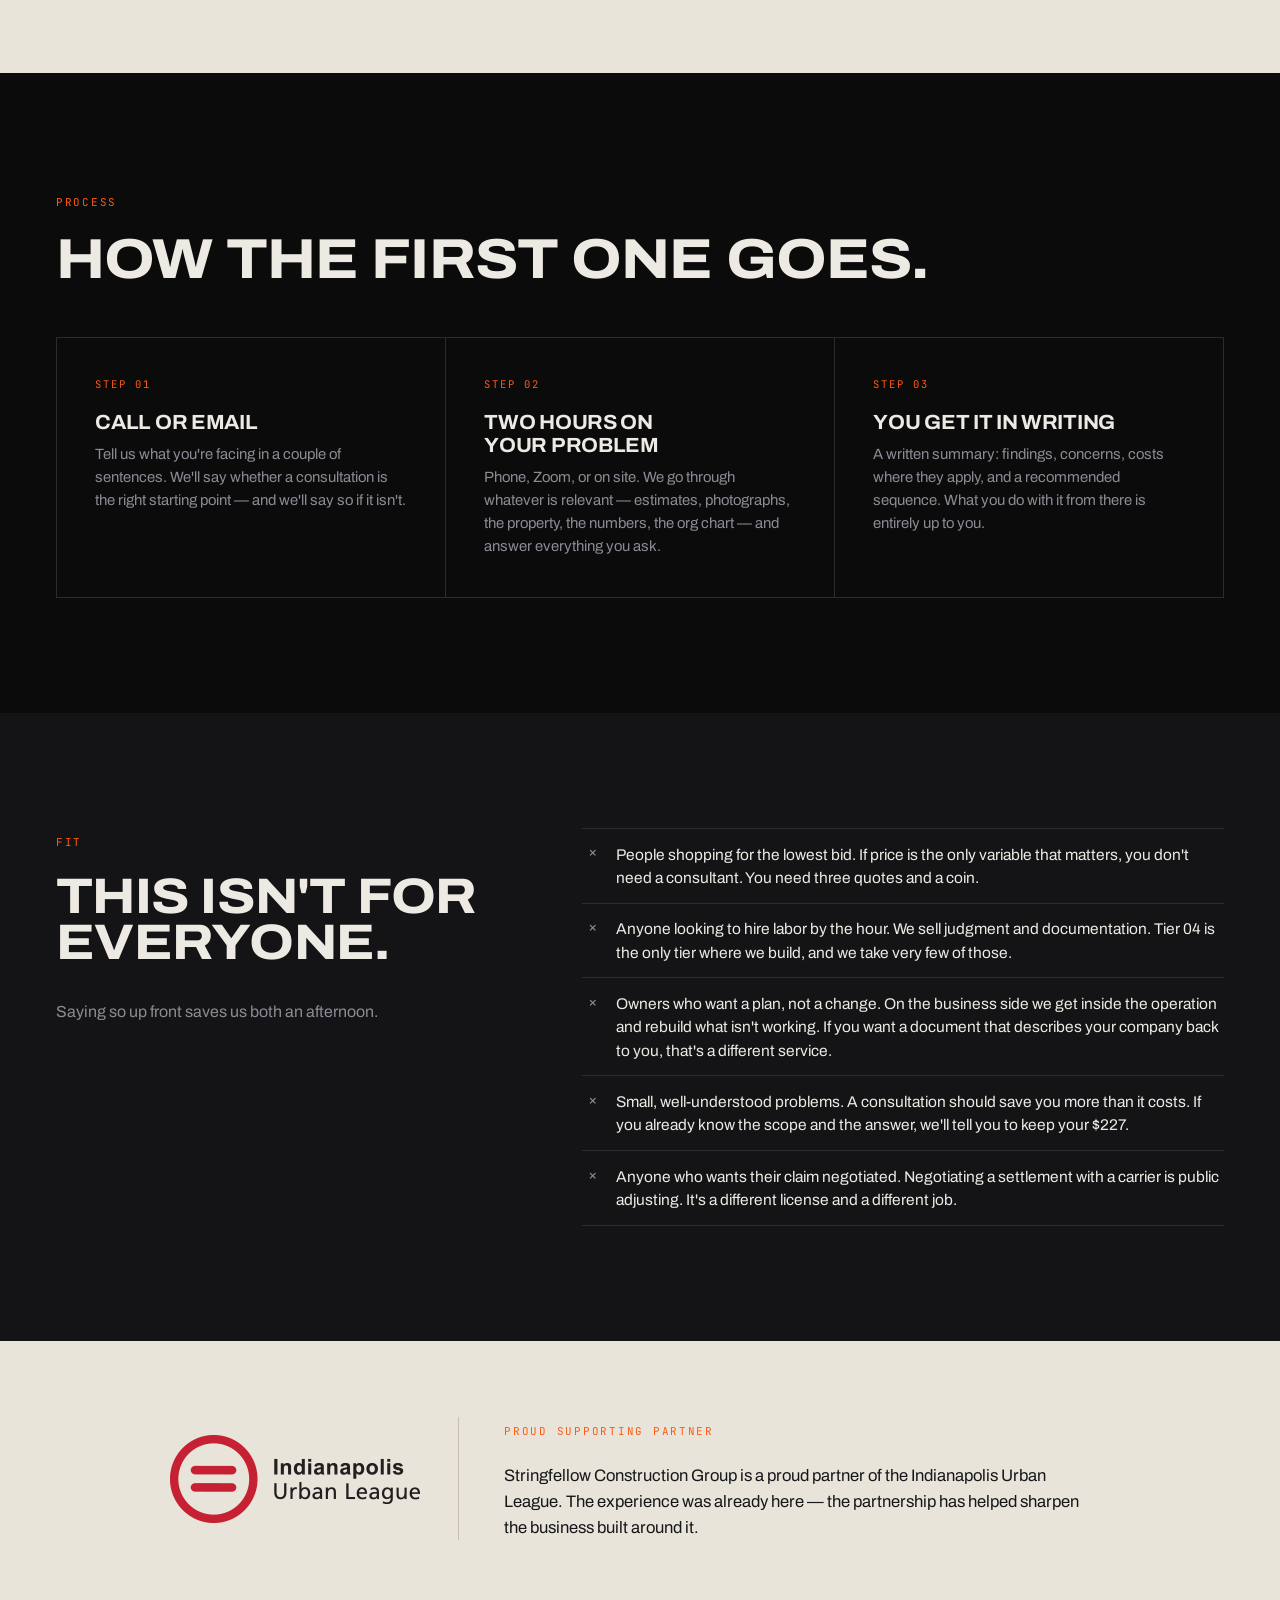
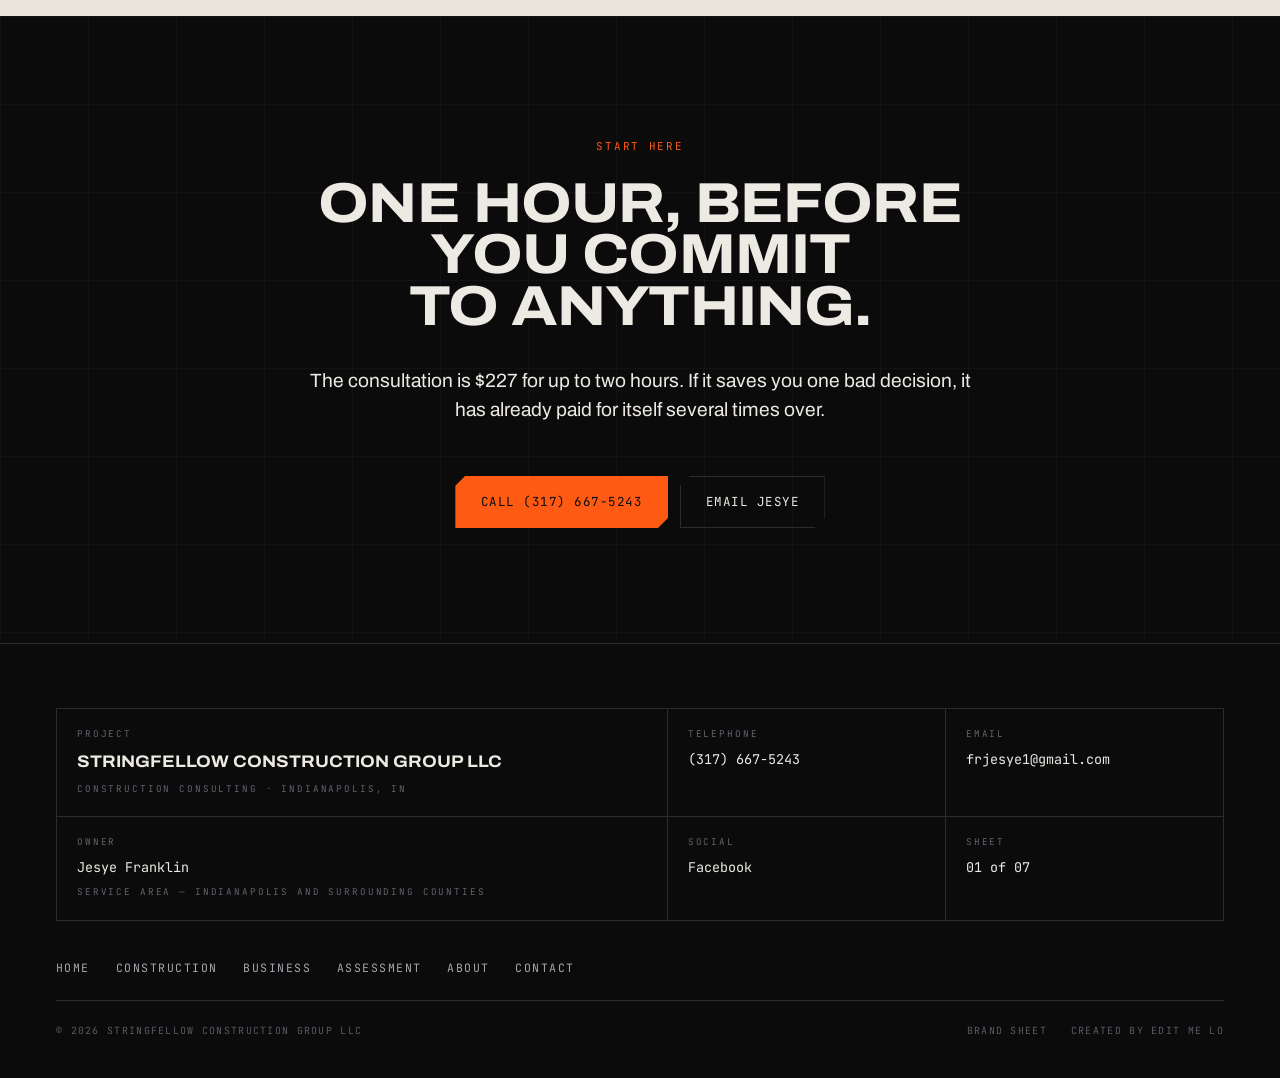
==== commit e7482c18: "Rename Business Consulting to Business Operations, narrow the audience - "Business Consulting" becom" ====
--- a/index.html
+++ b/index.html
@@ -3,15 +3,15 @@
 <head>
 <meta charset="utf-8">
 <meta name="viewport" content="width=device-width, initial-scale=1">
-<title>Stringfellow Construction Group LLC — Construction &amp; Business Consulting, Indianapolis</title>
-<meta name="description" content="Construction and business consulting in Indianapolis. Estimate reviews, project planning, insurance claims and recovery for property owners; systems, bottlenecks and growth structure for business owners. Consultations from $227.">
+<title>Stringfellow Construction Group LLC — Construction &amp; Business Operations, Indianapolis</title>
+<meta name="description" content="Construction consulting and business operations in Indianapolis. Estimate reviews, project planning, insurance claims and recovery for property owners; estimating, pricing, workflow and systems for contractors. Consultations from $227.">
 <link rel="icon" href="/favicon.svg" type="image/svg+xml">
 <link rel="preconnect" href="https://fonts.googleapis.com">
 <link rel="preconnect" href="https://fonts.gstatic.com" crossorigin>
 <link href="https://fonts.googleapis.com/css2?family=Archivo:wdth,wght@62..125,100..900&family=JetBrains+Mono:wght@400;500;700&display=swap" rel="stylesheet">
 <link rel="stylesheet" href="/assets/css/site.css">
 <meta property="og:title" content="Stringfellow Construction Group LLC">
-<meta property="og:description" content="Hire the experience before you need the rescue. Construction consulting for property owners and business consulting for owners, from Stringfellow in Indianapolis.">
+<meta property="og:description" content="Hire the experience before you need the rescue. Construction consulting for property owners and business operations for contractors, from Stringfellow in Indianapolis.">
 <meta property="og:type" content="website">
 </head>
 <body>
@@ -65,7 +65,7 @@
             <div class="nav__group">
               <p class="nav__grouph">Business</p>
               <ul>
-                <li><a class="nav__sub" href="/business">Business Consulting</a></li>
+                <li><a class="nav__sub" href="/business">Business Operations</a></li>
                 <li><a class="nav__sub" href="/business/services">Services &amp; Pricing</a></li>
               </ul>
             </div>
@@ -84,7 +84,7 @@
   <!-- ============ HERO ============ -->
   <section class="hero gridded">
     <div class="wrap">
-      <p class="label label--amber hero__eyebrow">Construction &amp; Business Consulting &nbsp;·&nbsp; <span style="white-space:nowrap">Indianapolis, IN</span></p>
+      <p class="label label--amber hero__eyebrow">Construction &amp; Business Operations &nbsp;·&nbsp; <span style="white-space:nowrap">Indianapolis, IN</span></p>
 
       <h1 class="d1 hero__h1">
         <span class="ln"><span>Hire the</span></span>
@@ -117,14 +117,14 @@
 
         <a class="door" href="/business">
           <span class="label label--amber">Track 02</span>
-          <span class="d3 door__t">Business</span>
+          <span class="d3 door__t">Business Operations</span>
           <span class="door__d">
-            Systems, roles, pricing, and process — for the point where the business has
-            outgrown the way you've been running it.
+            Practical help for contractors and construction-related businesses that have
+            outgrown the way they currently operate.
           </span>
-          <span class="door__who">For business owners</span>
+          <span class="door__who">For contractors &amp; construction-related businesses</span>
           <span class="door__go">
-            <span>Business consulting <span aria-hidden="true">→</span></span>
+            <span>Business operations <span aria-hidden="true">→</span></span>
             <span class="door__from">From $227</span>
           </span>
         </a>
@@ -225,7 +225,7 @@
 
         <div class="reveal">
           <div class="ladder__head">
-            <h3 class="d3">Business</h3>
+            <h3 class="d3">Business Operations</h3>
             <a class="tlink" href="/business/services">All tiers &amp; pricing <span aria-hidden="true">→</span></a>
           </div>
           <div class="rung">
--- a/assets/css/site.css
+++ b/assets/css/site.css
@@ -1169,20 +1169,29 @@
   display: inline-block;
   font-family: var(--display);
   font-variation-settings: 'wdth' 112, 'wght' 750;
-  font-size: clamp(2rem, 5.6vw, 3.9rem);
+  /* Sized against the card, not the viewport. A viewport-relative size asks for
+     ~62px inside a ~280px column at desktop, which is what forced the phone
+     number to break mid-digit. cqi resolves against .spec, which .cols makes a
+     size container. */
+  font-size: clamp(1.35rem, 8.5cqi, 2.6rem);
   line-height: 1;
   letter-spacing: -.02em;
   font-variant-numeric: tabular-nums;
   text-decoration: none;
   transition: color .22s var(--ease);
-  word-break: break-word;
+  /* A phone number never breaks. Not between the digits, not at the hyphen. */
+  white-space: nowrap;
+  word-break: normal;
 }
 .bignum:hover { color: var(--amber); }
 
+/* Addresses and page names are allowed to wrap — they have to. */
 .bigmail {
   font-size: clamp(1.05rem, 2.4vw, 1.7rem);
   font-variation-settings: 'wdth' 104, 'wght' 600;
   text-transform: none;
+  white-space: normal;
+  overflow-wrap: anywhere;
 }
 
 /* ---------- 15. Steps ---------- */
@@ -1332,10 +1341,15 @@
 /* ---------- 17b. Urban League partner strip ---------- */
 /* Sits on the bone surface — the mark is dark artwork and would vanish on ink. */
 
+/* Centred as a group rather than stretched across the band — the strip is a
+   credit, not a content section, and it reads as an aside when it sits inside
+   the measure rather than spanning it. */
 .partner {
   display: grid;
   gap: clamp(20px, 3vw, 40px);
   align-items: center;
+  max-width: 940px;
+  margin-inline: auto;
 }
 
 @media (min-width: 800px) {
@@ -1350,6 +1364,12 @@
   width: 250px;
   max-width: 100%;
   height: auto;
+  /* Stacked below 800px, so the mark centres over the text it credits */
+  margin-inline: auto;
+}
+
+@media (min-width: 800px) {
+  .partner__mark { margin-inline: 0; }
 }
 
 .partner__txt {
